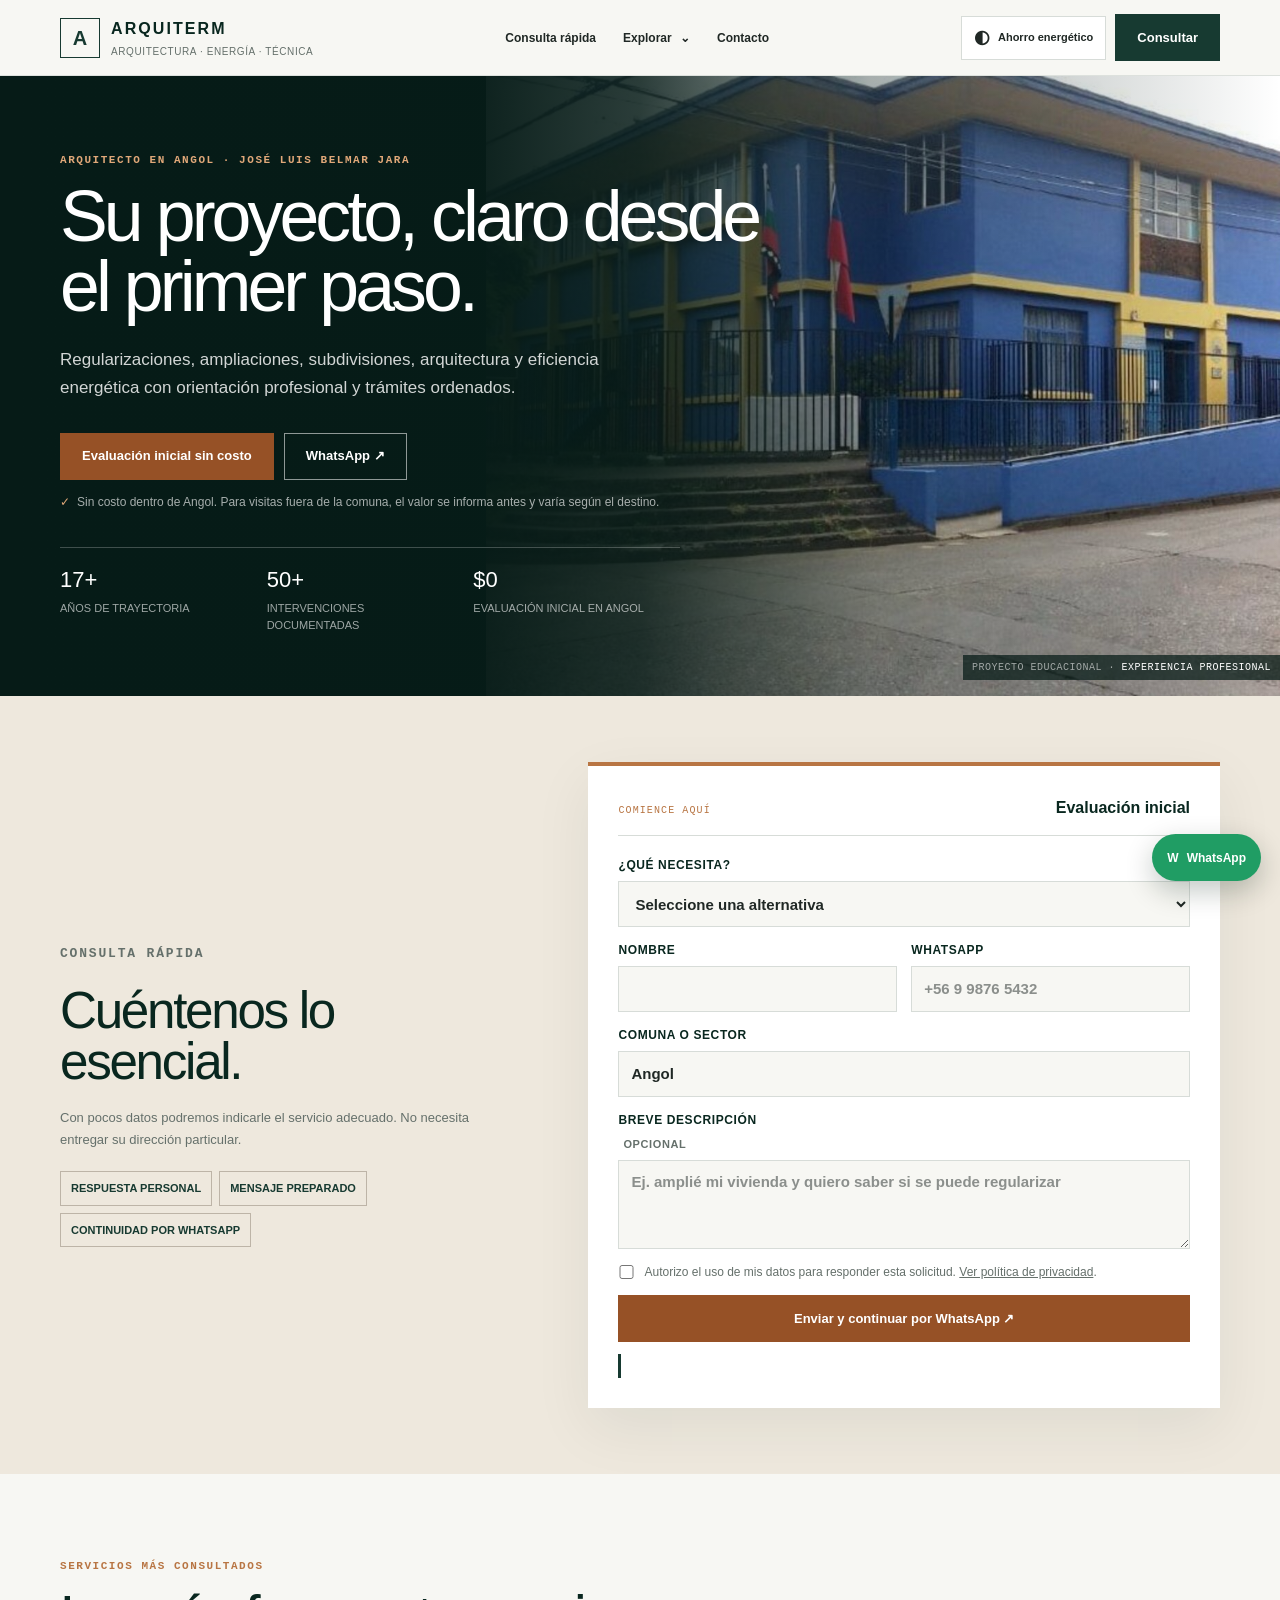
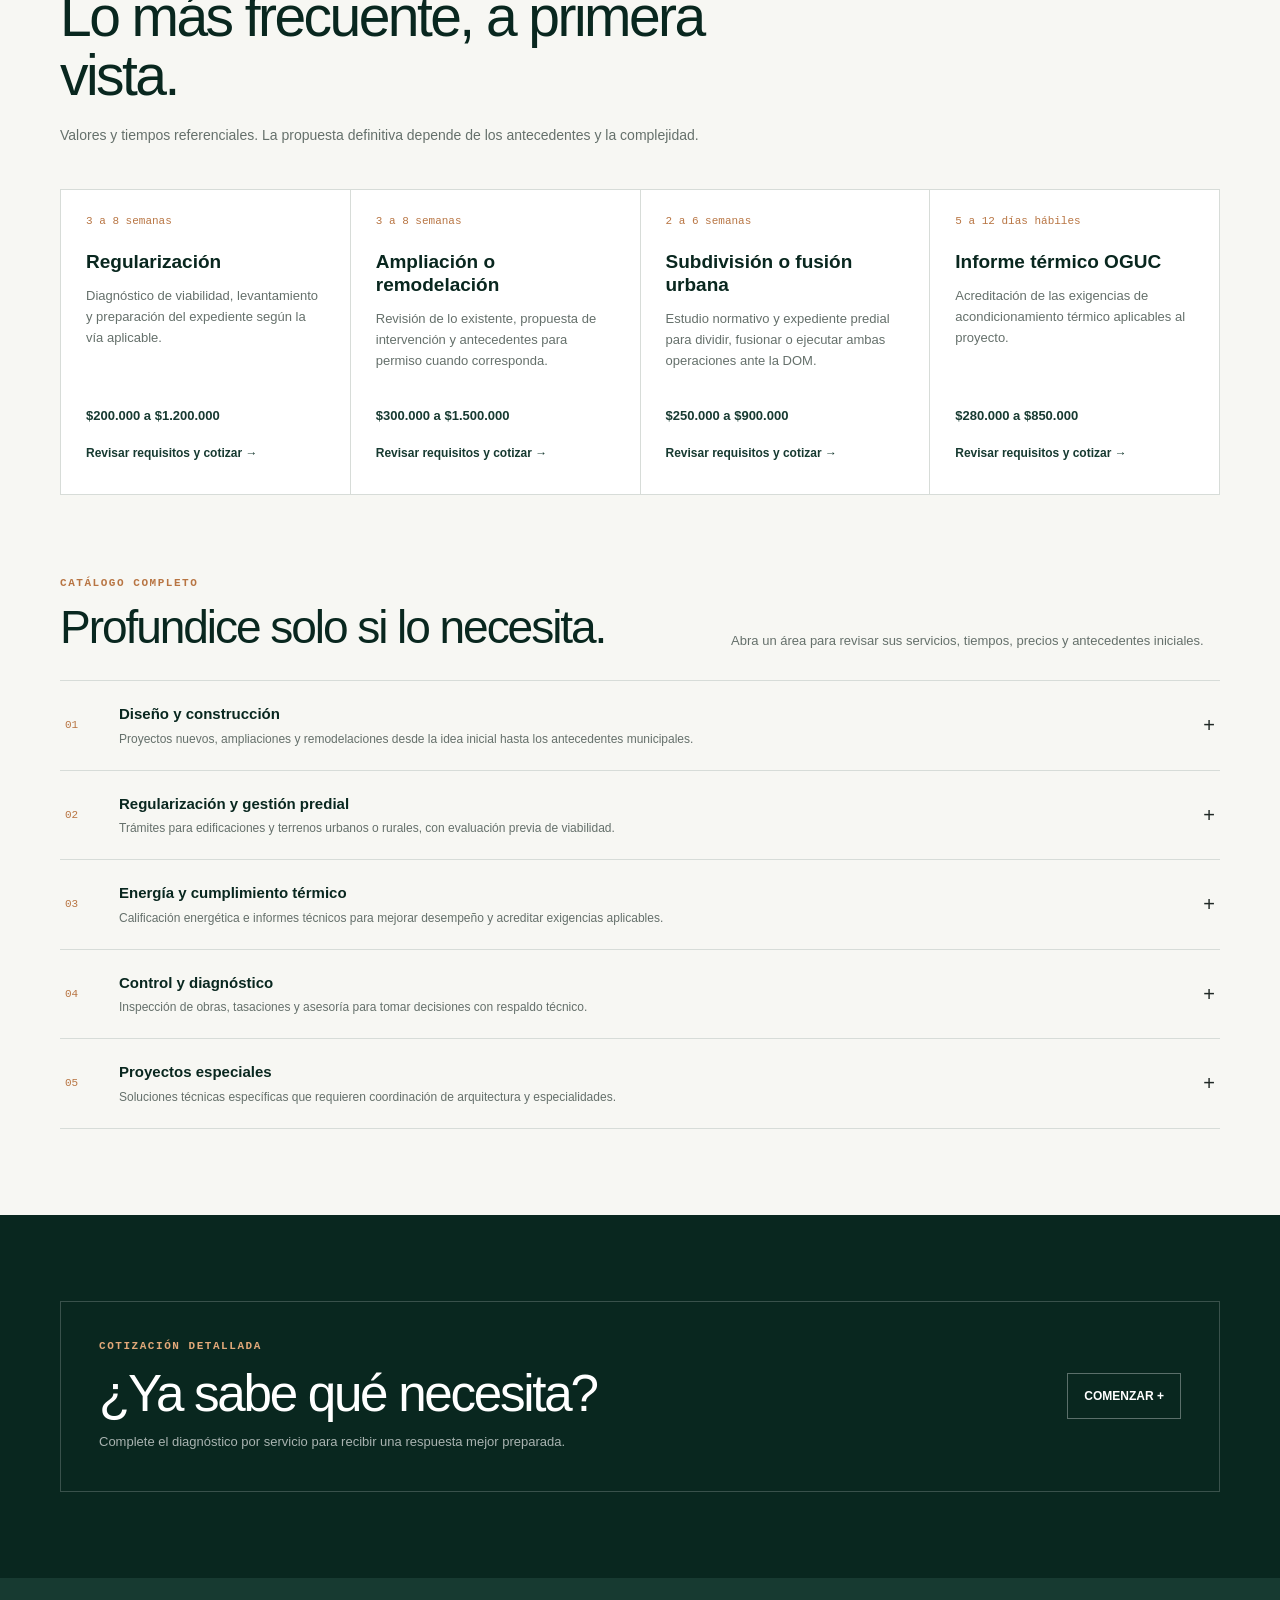
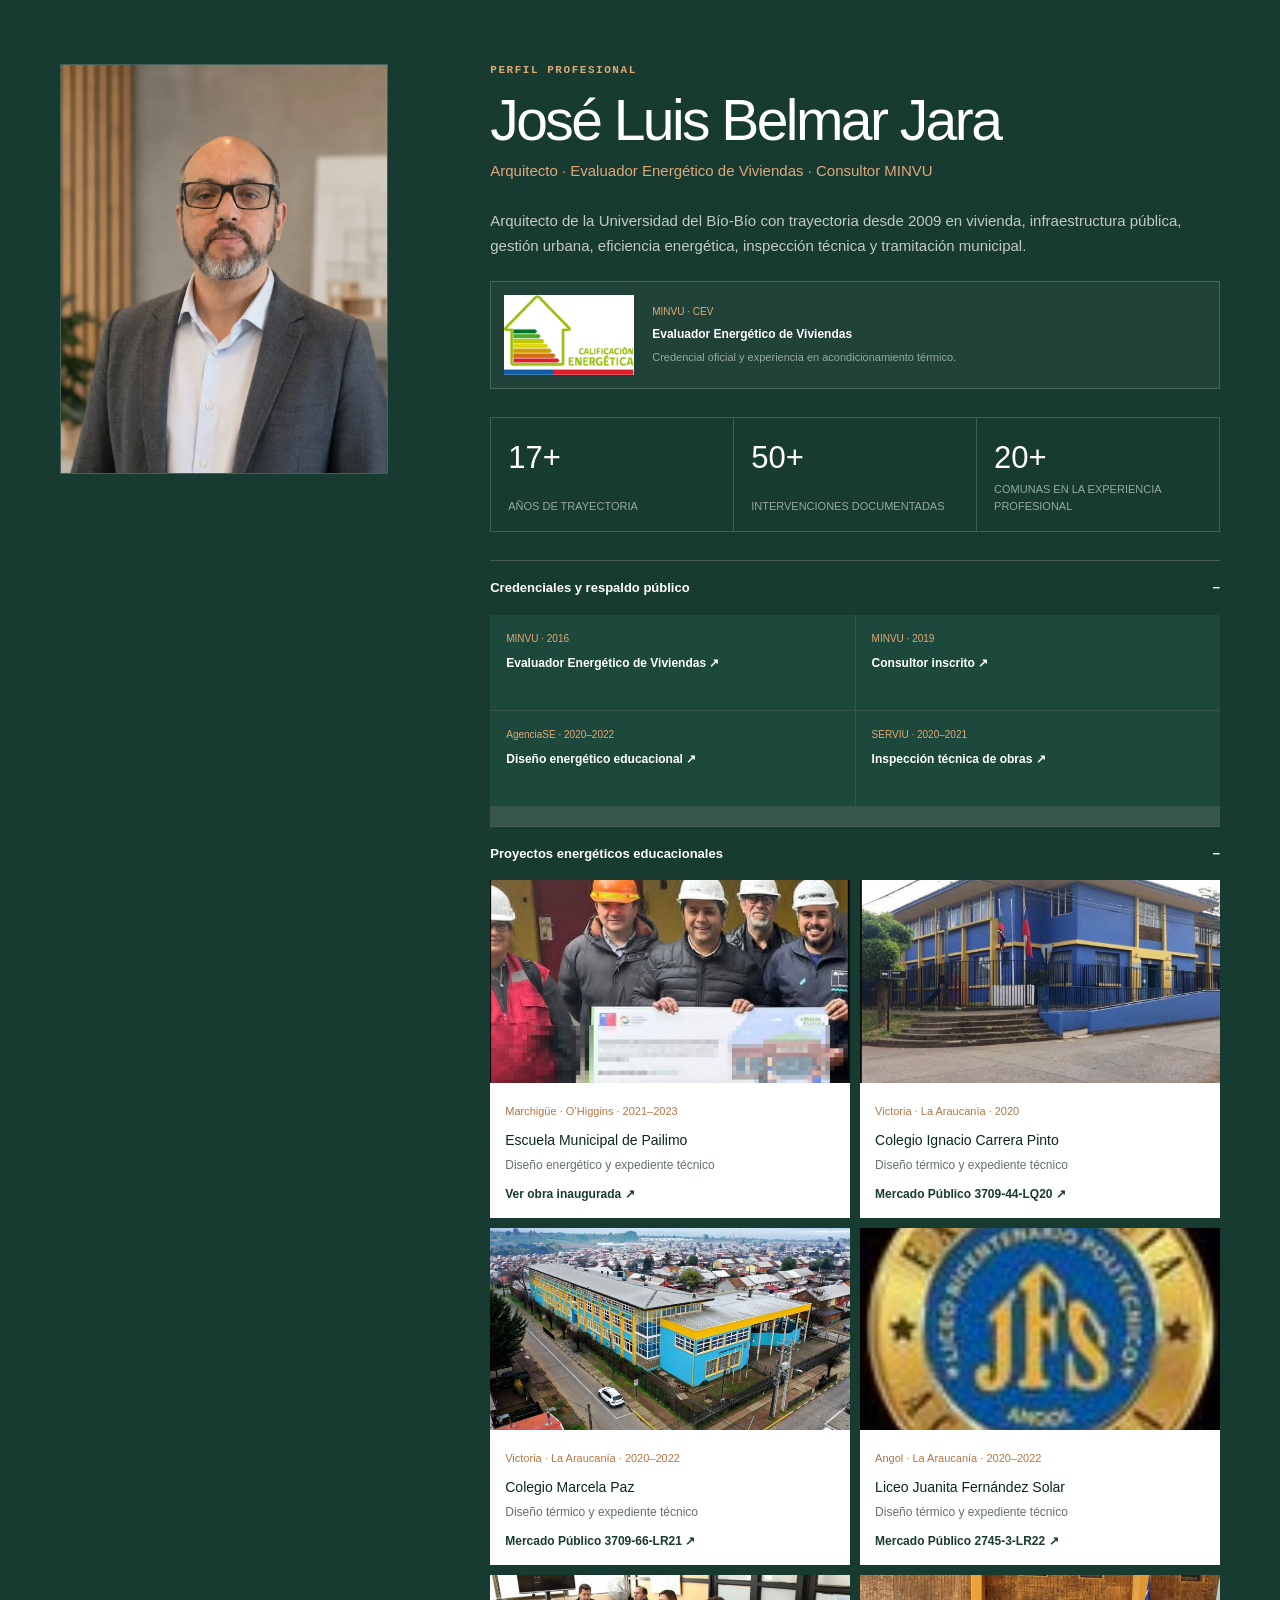
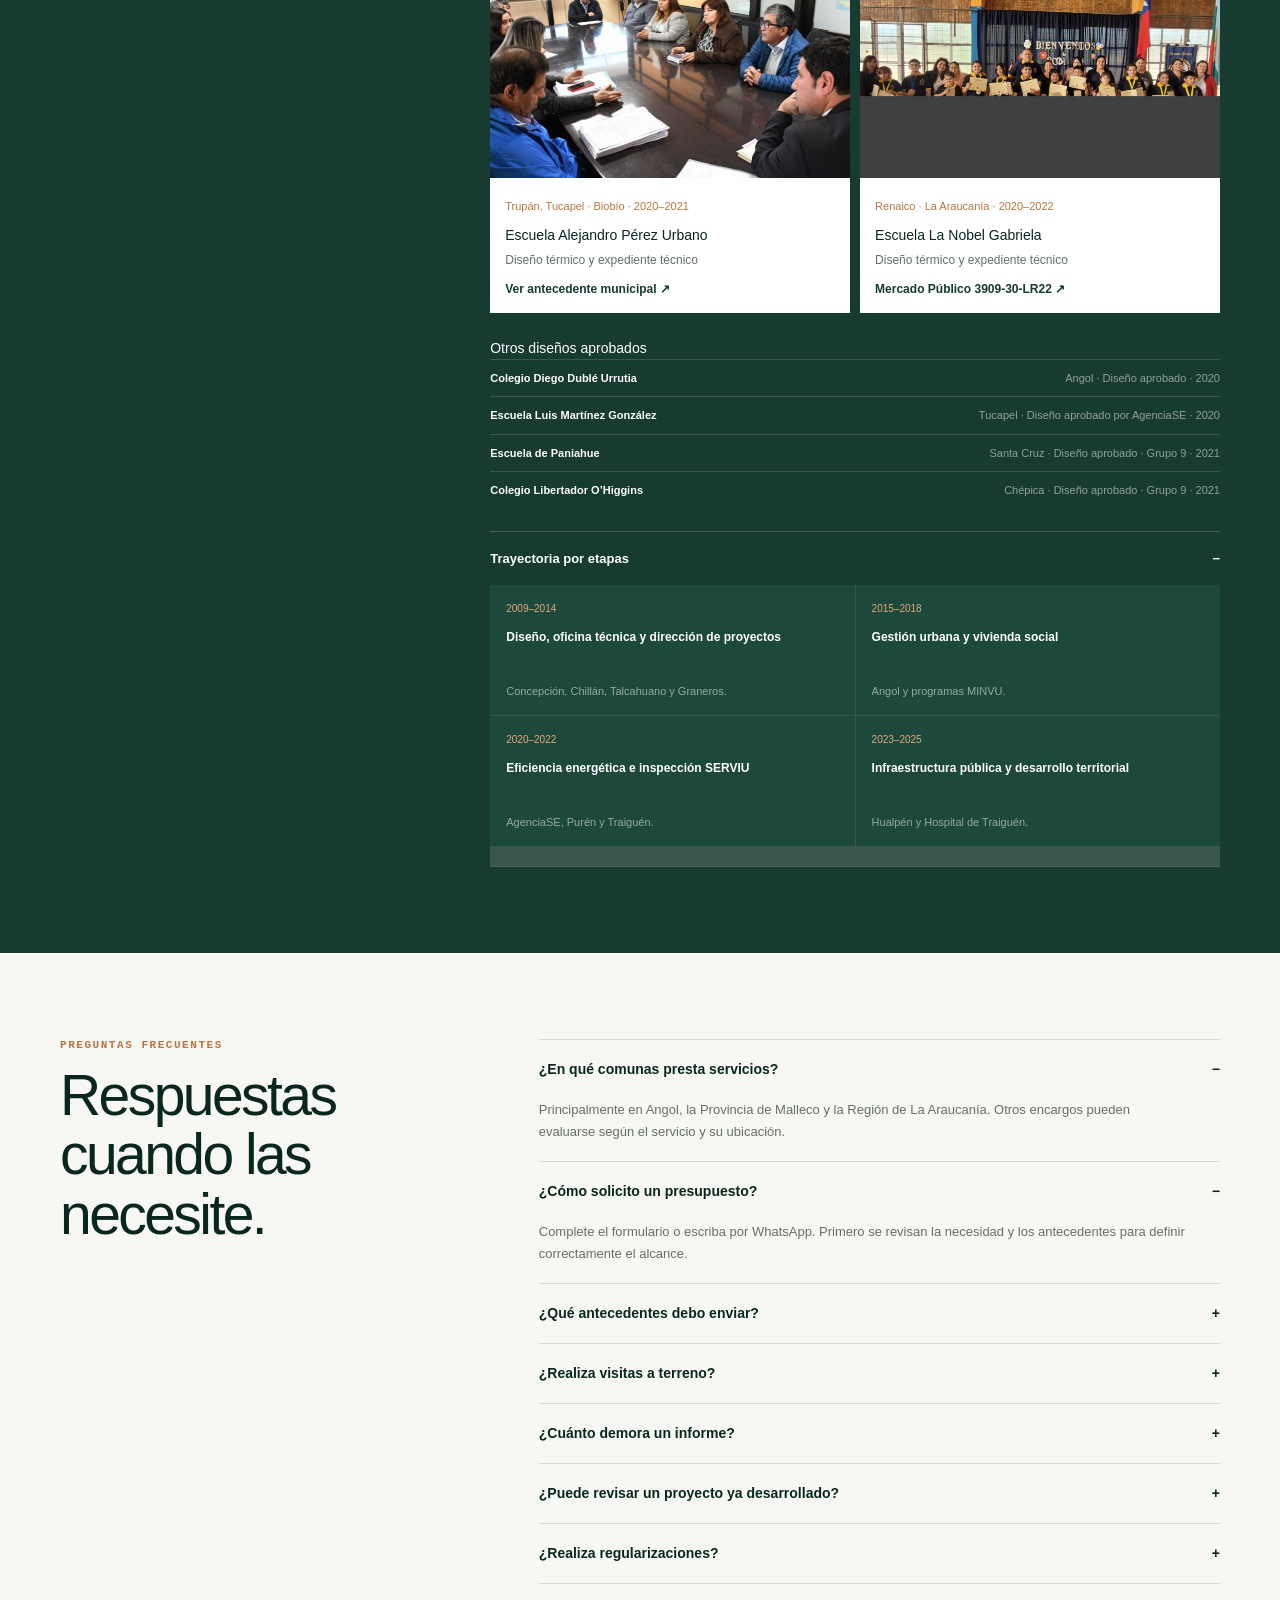
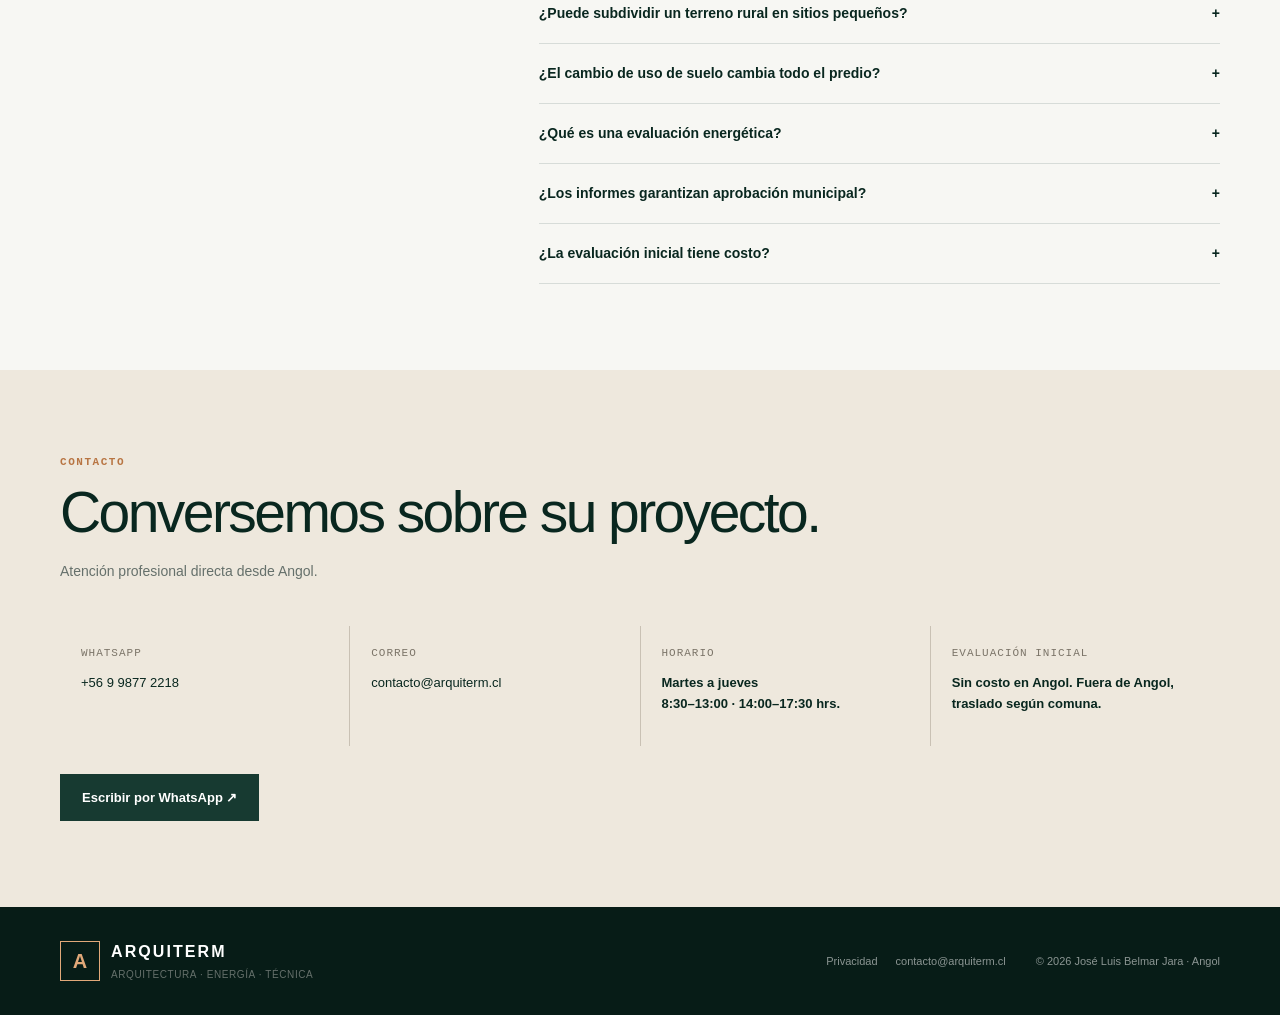
==== index.html @ e3097f20 "Subir nueva página Arquiterm" ====
<!DOCTYPE html>
<!DOCTYPE html>


<html data-theme="light" lang="es"><head><meta content="text/html; charset=utf-8" http-equiv="Content-Type"/><meta content="width=device-width, initial-scale=1" name="viewport"/><link href="assets/styles.css" rel="stylesheet"/><title>Arquiterm | Arquitecto en Angol — José Luis Belmar</title><meta content="Arquitecto en Angol para regularizaciones, ampliaciones, subdivisiones, arquitectura y eficiencia energética. Evaluación inicial sin costo en Angol." name="description"/><meta content="index, follow" name="robots"/><meta content="Arquiterm | Arquitectura, energía y técnica" property="og:title"/><meta content="Arquitectura, regularizaciones, evaluación energética e informes técnicos desde Angol." property="og:description"/><meta content="Arquiterm" property="og:site_name"/><meta content="website" property="og:type"/><meta content="es_CL" property="og:locale"/><meta content="summary_large_image" name="twitter:card"/><meta content="Arquiterm | Arquitecto en Angol" name="twitter:title"/><meta content="Orientación profesional para regularizaciones, ampliaciones, subdivisiones y proyectos de arquitectura." name="twitter:description"/><link href="assets/favicon.svg" rel="shortcut icon"/><link href="assets/favicon.svg" rel="icon"/><script type="application/ld+json">{"@context":"https://schema.org","@type":"ProfessionalService","name":"Arquiterm","telephone":"+56998772218","email":"contacto@arquiterm.cl","founder":{"@type":"Person","name":"José Luis Belmar Jara","jobTitle":"Arquitecto"},"address":{"@type":"PostalAddress","addressLocality":"Angol","addressRegion":"La Araucanía","addressCountry":"CL"},"areaServed":["Angol","Provincia de Malleco","Región de La Araucanía"],"openingHoursSpecification":[{"@type":"OpeningHoursSpecification","dayOfWeek":["Tuesday","Wednesday","Thursday"],"opens":"08:30","closes":"13:00"},{"@type":"OpeningHoursSpecification","dayOfWeek":["Tuesday","Wednesday","Thursday"],"opens":"14:00","closes":"17:30"}],"priceRange":"$$"}</script>












<meta content="#09271f" name="theme-color"/><meta content="strict-origin-when-cross-origin" name="referrer"/><script>try{const saved=localStorage.getItem("arquiterm-theme");const system=window.matchMedia("(prefers-color-scheme: dark)").matches;document.documentElement.dataset.theme=saved==="dark"||(!saved&&system)?"dark":"light"}catch{document.documentElement.dataset.theme="light"}</script></head><body class=""><main><a class="skip-link" href="#contenido">Saltar al contenido</a><header class="header"><a aria-label="Arquiterm, inicio" class="brand" href="#inicio"><b>A</b><span><strong>ARQUITERM</strong><small>Arquitectura · Energía · Técnica</small></span></a><button aria-expanded="false" aria-label="Abrir menú" class="menu" type="button"><i></i><i></i><i></i></button><nav aria-label="Navegación principal" class=""><a href="#consulta-rapida">Consulta rápida</a><details class="nav-dropdown"><summary>Explorar <span>⌄</span></summary><div><a href="#servicios">Servicios</a><a href="#diagnostico">Cotización detallada</a><a href="#experiencia">Experiencia</a><a href="#preguntas">Preguntas frecuentes</a></div></details><a href="#contacto">Contacto</a></nav><div class="header-actions"><button aria-pressed="false" class="theme-toggle" title="Cambiar modo de visualización" type="button"><span aria-hidden="true">◐</span><span>Ahorro energético</span></button><a class="btn header-btn" href="#consulta-rapida">Consultar</a></div></header><section class="hero" id="inicio"><div aria-hidden="true" class="hero-bg"></div><div aria-hidden="true" class="hero-shade"></div><div class="wrap hero-content" id="contenido"><p class="tag light">Arquitecto en Angol · José Luis Belmar Jara</p><h1>Su proyecto, claro desde el primer paso.</h1><p class="hero-lead">Regularizaciones, ampliaciones, subdivisiones, arquitectura y eficiencia energética con orientación profesional y trámites ordenados.</p><div class="actions"><a class="btn accent" href="#consulta-rapida">Evaluación inicial sin costo</a><a class="btn ghost" href="https://wa.me/56998772218?text=Hola%20Jos%C3%A9%20Luis%2C%20quisiera%20consultar%20por%20Arquiterm." rel="noopener noreferrer" target="_blank">WhatsApp ↗</a></div><p class="hero-reassurance">Sin costo dentro de Angol. Para visitas fuera de la comuna, el valor se informa antes y varía según el destino.</p><div class="hero-data"><div><strong>17+</strong><span>años de trayectoria</span></div><div><strong>50+</strong><span>intervenciones documentadas</span></div><div><strong>$0</strong><span>evaluación inicial en Angol</span></div></div></div><p class="hero-image-note">Proyecto educacional · <span>experiencia profesional</span></p></section><section class="quick-contact" id="consulta-rapida"><div class="wrap quick-contact-grid"><div class="quick-contact-copy"><p class="tag">Consulta rápida</p><h2>Cuéntenos lo esencial.</h2><p>Con pocos datos podremos indicarle el servicio adecuado. No necesita entregar su dirección particular.</p><ul><li>Respuesta personal</li><li>Mensaje preparado</li><li>Continuidad por WhatsApp</li></ul></div><form class="quick-form"><div class="quick-form-head"><small>COMIENCE AQUÍ</small><strong>Evaluación inicial</strong></div><label>¿Qué necesita?<select name="quickNeed" required=""><option disabled="" selected="" value="">Seleccione una alternativa</option><option>Regularizar o ampliar una vivienda</option><option>Subdividir, fusionar o lotear un terreno</option><option>Diseñar o modificar una construcción</option><option>Evaluación energética o informe térmico</option><option>Inspección técnica o tasación</option><option>No sé qué servicio necesito</option></select></label><div class="quick-fields"><label>Nombre<input autocomplete="name" name="quickName" required=""/></label><label>WhatsApp<input autocomplete="tel" inputmode="tel" name="quickPhone" placeholder="+56 9 9876 5432" required="" type="tel"/></label></div><label>Comuna o sector<input name="quickCity" required="" value="Angol"/></label><label>Breve descripción <em>Opcional</em><textarea name="quickDetails" placeholder="Ej. amplié mi vivienda y quiero saber si se puede regularizar" rows="3"></textarea></label><label aria-hidden="true" class="honeypot">Sitio web<input autocomplete="off" name="quickWebsite" tabindex="-1"/></label><label class="consent"><input name="consent" required="" type="checkbox" value="yes"/><span>Autorizo el uso de mis datos para responder esta solicitud. <a href="privacidad.html">Ver política de privacidad</a>.</span></label><button class="btn accent" type="submit">Enviar y continuar por WhatsApp ↗</button><p aria-live="polite" class="form-status" id="quickFormStatus"></p></form></div></section><section class="section wrap" id="servicios"><div class="heading"><p class="tag">Servicios más consultados</p><h2>Lo más frecuente, a primera vista.</h2><p>Valores y tiempos referenciales. La propuesta definitiva depende de los antecedentes y la complejidad.</p></div><div class="popular-grid"><article><small>3 a 8 semanas</small><h3>Regularización</h3><p>Diagnóstico de viabilidad, levantamiento y preparación del expediente según la vía aplicable.</p><strong>$200.000 a $1.200.000</strong><button class="quote-service" data-area="tramites" data-service="regularizacion" type="button">Revisar requisitos y cotizar →</button></article><article><small>3 a 8 semanas</small><h3>Ampliación o remodelación</h3><p>Revisión de lo existente, propuesta de intervención y antecedentes para permiso cuando corresponda.</p><strong>$300.000 a $1.500.000</strong><button class="quote-service" data-area="arquitectura" data-service="ampliacion" type="button">Revisar requisitos y cotizar →</button></article><article><small>2 a 6 semanas</small><h3>Subdivisión o fusión urbana</h3><p>Estudio normativo y expediente predial para dividir, fusionar o ejecutar ambas operaciones ante la DOM.</p><strong>$250.000 a $900.000</strong><button class="quote-service" data-area="tramites" data-service="predial_urbano" type="button">Revisar requisitos y cotizar →</button></article><article><small>5 a 12 días hábiles</small><h3>Informe térmico OGUC</h3><p>Acreditación de las exigencias de acondicionamiento térmico aplicables al proyecto.</p><strong>$280.000 a $850.000</strong><button class="quote-service" data-area="energia" data-service="informe_termico" type="button">Revisar requisitos y cotizar →</button></article></div><div class="all-services-head"><div><p class="tag">Catálogo completo</p><h2>Profundice solo si lo necesita.</h2></div><p>Abra un área para revisar sus servicios, tiempos, precios y antecedentes iniciales.</p></div><div class="service-accordion"><details><summary><span>01</span><div><strong>Diseño y construcción</strong><small>Proyectos nuevos, ampliaciones y remodelaciones desde la idea inicial hasta los antecedentes municipales.</small></div><b>+</b></summary><div class="service-detail-grid"><article><h3>Proyecto de arquitectura</h3><p>Diseño y expediente técnico para obra nueva, desde la factibilidad hasta el ingreso municipal.</p><dl><div><dt>Preparación</dt><dd>4 a 10 semanas</dd></div><div><dt>Honorario</dt><dd>$1.200.000 a $4.500.000</dd></div></dl><details><summary>Antecedentes principales</summary><ul><li>Dirección o rol de avalúo</li><li>Certificado de Informaciones Previas (si lo tiene)</li><li>Título o antecedente de dominio</li><li>Levantamiento topográfico cuando corresponda</li><li>Programa de recintos y superficie esperada</li></ul></details><button class="quote-service" data-area="arquitectura" data-service="proyecto_arquitectura" type="button">Cotizar este servicio →</button></article><article><h3>Ampliación o remodelación</h3><p>Revisión de lo existente, propuesta de intervención y antecedentes para permiso cuando corresponda.</p><dl><div><dt>Preparación</dt><dd>3 a 8 semanas</dd></div><div><dt>Honorario</dt><dd>$300.000 a $1.500.000</dd></div></dl><details><summary>Antecedentes principales</summary><ul><li>Permiso y recepción final existentes, si los hay</li><li>Planos anteriores</li><li>Certificado de Informaciones Previas</li><li>Rol de avalúo</li><li>Fotografías interiores y exteriores</li></ul></details><button class="quote-service" data-area="arquitectura" data-service="ampliacion" type="button">Cotizar este servicio →</button></article></div></details><details><summary><span>02</span><div><strong>Regularización y gestión predial</strong><small>Trámites para edificaciones y terrenos urbanos o rurales, con evaluación previa de viabilidad.</small></div><b>+</b></summary><div class="service-detail-grid"><article><h3>Regularización</h3><p>Diagnóstico de viabilidad, levantamiento y preparación del expediente según la vía aplicable.</p><dl><div><dt>Preparación</dt><dd>3 a 8 semanas</dd></div><div><dt>Honorario</dt><dd>$200.000 a $1.200.000</dd></div></dl><details><summary>Antecedentes principales</summary><ul><li>Escritura o título de dominio</li><li>Certificado de avalúo fiscal detallado</li><li>Rol y dirección de la propiedad</li><li>CIP y antecedentes municipales existentes</li><li>Permisos o recepciones anteriores</li></ul></details><button class="quote-service" data-area="tramites" data-service="regularizacion" type="button">Cotizar este servicio →</button></article><article><h3>Subdivisión o fusión urbana</h3><p>Estudio normativo y expediente predial para dividir, fusionar o ejecutar ambas operaciones ante la DOM.</p><dl><div><dt>Preparación</dt><dd>2 a 6 semanas</dd></div><div><dt>Honorario</dt><dd>$250.000 a $900.000</dd></div></dl><details><summary>Antecedentes principales</summary><ul><li>Escritura e inscripción de dominio vigente</li><li>Certificado de Informaciones Previas</li><li>Certificado de avalúo fiscal</li><li>Plano de loteo o subdivisión anterior</li><li>Levantamiento topográfico georreferenciado</li></ul></details><button class="quote-service" data-area="tramites" data-service="predial_urbano" type="button">Cotizar este servicio →</button></article><article><h3>Subdivisión o fusión rural</h3><p>Preparación y coordinación de antecedentes prediales rurales, incluida certificación SAG cuando corresponda.</p><dl><div><dt>Preparación</dt><dd>3 a 8 semanas</dd></div><div><dt>Honorario</dt><dd>$350.000 a $1.500.000</dd></div></dl><details><summary>Antecedentes principales</summary><ul><li>Inscripción de dominio vigente y escritura</li><li>Certificado de avalúo fiscal</li><li>Certificado de ruralidad o CIP</li><li>Plano predial inscrito o anterior</li><li>Levantamiento topográfico georreferenciado</li></ul></details><button class="quote-service" data-area="tramites" data-service="predial_rural" type="button">Cotizar este servicio →</button></article><article><h3>Loteo urbano o desarrollo predial rural</h3><p>Factibilidad y proyecto para dividir suelo cuando se requieren urbanizaciones, cesiones o pronunciamientos sectoriales.</p><dl><div><dt>Preparación</dt><dd>6 a 16 semanas</dd></div><div><dt>Honorario</dt><dd>$1.200.000 a $6.000.000</dd></div></dl><details><summary>Antecedentes principales</summary><ul><li>Título e inscripción de dominio</li><li>CIP o certificado de ruralidad</li><li>Levantamiento topográfico georreferenciado</li><li>Plano y cabida del predio</li><li>Factibilidades sanitaria y eléctrica</li></ul></details><button class="quote-service" data-area="tramites" data-service="loteo" type="button">Cotizar este servicio →</button></article><article><h3>Cambio de uso de suelo / IFC rural</h3><p>Expediente para solicitar el Informe de Factibilidad para Construcciones ajenas a la agricultura en área rural.</p><dl><div><dt>Preparación</dt><dd>4 a 10 semanas</dd></div><div><dt>Honorario</dt><dd>$600.000 a $2.500.000</dd></div></dl><details><summary>Antecedentes principales</summary><ul><li>Título e inscripción de dominio vigente</li><li>CIP rural o certificado de zonificación</li><li>Certificado de avalúo y rol</li><li>Plano georreferenciado del predio</li><li>Anteproyecto de arquitectura y emplazamiento</li></ul></details><button class="quote-service" data-area="tramites" data-service="ifc" type="button">Cotizar este servicio →</button></article></div></details><details><summary><span>03</span><div><strong>Energía y cumplimiento térmico</strong><small>Calificación energética e informes técnicos para mejorar desempeño y acreditar exigencias aplicables.</small></div><b>+</b></summary><div class="service-detail-grid"><article><h3>Calificación energética de vivienda (CEV)</h3><p>Precalificación o calificación oficial del desempeño energético de una vivienda.</p><dl><div><dt>Preparación</dt><dd>5 a 12 días hábiles</dd></div><div><dt>Honorario</dt><dd>$250.000 a $650.000</dd></div></dl><details><summary>Antecedentes principales</summary><ul><li>Solicitud y declaración del mandante</li><li>Permiso de edificación o CIP, según etapa</li><li>Recepción final para calificación, cuando corresponda</li><li>Planos de emplazamiento, plantas, cortes y elevaciones</li><li>Especificaciones técnicas y materialidades</li></ul></details><button class="quote-service" data-area="energia" data-service="cev" type="button">Cotizar este servicio →</button></article><article><h3>Informe térmico OGUC</h3><p>Acreditación de las exigencias de acondicionamiento térmico aplicables al proyecto.</p><dl><div><dt>Preparación</dt><dd>5 a 12 días hábiles</dd></div><div><dt>Honorario</dt><dd>$280.000 a $850.000</dd></div></dl><details><summary>Antecedentes principales</summary><ul><li>Ubicación exacta y emplazamiento</li><li>Plantas, cortes y elevaciones</li><li>Especificaciones técnicas</li><li>Escantillones y detalles de envolvente</li><li>Cuadro de ventanas y puertas</li></ul></details><button class="quote-service" data-area="energia" data-service="informe_termico" type="button">Cotizar este servicio →</button></article></div></details><details><summary><span>04</span><div><strong>Control y diagnóstico</strong><small>Inspección de obras, tasaciones y asesoría para tomar decisiones con respaldo técnico.</small></div><b>+</b></summary><div class="service-detail-grid"><article><h3>Inspección técnica de obra</h3><p>Control independiente de calidad, avance y concordancia con planos y especificaciones.</p><dl><div><dt>Preparación</dt><dd>Inicio en 3 a 7 días; seguimiento durante la obra</dd></div><div><dt>Honorario</dt><dd>$90.000 a $180.000 por visita</dd></div></dl><details><summary>Antecedentes principales</summary><ul><li>Permiso y planos aprobados</li><li>Especificaciones técnicas</li><li>Contrato y presupuesto de obra</li><li>Carta Gantt o programación</li><li>Proyectos de especialidades</li></ul></details><button class="quote-service" data-area="control" data-service="ito" type="button">Cotizar este servicio →</button></article><article><h3>Tasación inmobiliaria</h3><p>Opinión de valor fundada en características físicas, legales, urbanas y referencias de mercado.</p><dl><div><dt>Preparación</dt><dd>4 a 8 días hábiles</dd></div><div><dt>Honorario</dt><dd>$140.000 a $350.000</dd></div></dl><details><summary>Antecedentes principales</summary><ul><li>Dirección y rol de avalúo</li><li>Título o escritura disponible</li><li>Certificado de avalúo fiscal</li><li>Plano o croquis con superficies</li><li>Permiso y recepción final</li></ul></details><button class="quote-service" data-area="control" data-service="tasacion" type="button">Cotizar este servicio →</button></article><article><h3>Asesoría técnica</h3><p>Revisión profesional antes de comprar, construir, reparar o tomar una decisión técnica.</p><dl><div><dt>Preparación</dt><dd>2 a 7 días hábiles</dd></div><div><dt>Honorario</dt><dd>$80.000 a $280.000</dd></div></dl><details><summary>Antecedentes principales</summary><ul><li>Descripción clara del problema</li><li>Dirección o sector</li><li>Fotografías y videos</li><li>Planos o croquis disponibles</li><li>Documentos municipales relacionados</li></ul></details><button class="quote-service" data-area="control" data-service="asesoria" type="button">Cotizar este servicio →</button></article></div></details><details><summary><span>05</span><div><strong>Proyectos especiales</strong><small>Soluciones técnicas específicas que requieren coordinación de arquitectura y especialidades.</small></div><b>+</b></summary><div class="service-detail-grid"><article><h3>Proyecto de sala de basura para edificios</h3><p>Diseño, memoria y coordinación del sistema de acumulación y extracción de residuos del edificio.</p><dl><div><dt>Preparación</dt><dd>1 a 4 semanas</dd></div><div><dt>Honorario</dt><dd>$300.000 a $1.200.000</dd></div></dl><details><summary>Antecedentes principales</summary><ul><li>Planos de arquitectura del edificio</li><li>Cantidad de pisos y departamentos o locales</li><li>Emplazamiento y acceso del camión recolector</li><li>Sistema existente, si se trata de adecuación</li><li>Frecuencia municipal de retiro</li></ul></details><button class="quote-service" data-area="especiales" data-service="sala_basura" type="button">Cotizar este servicio →</button></article></div></details></div></section><section class="section quote"><div class="wrap"><details class="smart-disclosure" id="diagnostico"><summary><div><p class="tag light">Cotización detallada</p><h2>¿Ya sabe qué necesita?</h2><span>Complete el diagnóstico por servicio para recibir una respuesta mejor preparada.</span></div><b>Comenzar +</b></summary><form class="smart-form"><div class="form-choice"><label>Área<select id="serviceArea" name="serviceArea"><option value="arquitectura">Diseño y construcción</option><option selected="" value="tramites">Regularización y gestión predial</option><option value="energia">Energía y cumplimiento térmico</option><option value="control">Control y diagnóstico</option><option value="especiales">Proyectos especiales</option></select></label><label>Servicio<select id="serviceType" name="serviceType"><option selected="" value="regularizacion">Regularización</option><option value="predial_urbano">Subdivisión o fusión urbana</option><option value="predial_rural">Subdivisión o fusión rural</option><option value="loteo">Loteo urbano o desarrollo predial rural</option><option value="ifc">Cambio de uso de suelo / IFC rural</option></select></label></div><div class="guide-summary"><div><small>PREPARACIÓN PROFESIONAL</small><strong>3 a 8 semanas</strong></div><div><small>REVISIÓN EXTERNA</small><strong>Ley 20.898: hasta 90 días hábiles en DOM; vía general: plazo normativo de 30 días</strong></div><div><small>HONORARIO REFERENCIAL</small><strong>$200.000 a $1.200.000</strong></div></div><p class="fee-note">Desde $200.000 para casos simples, de baja superficie y con antecedentes suficientes. No incluye obras correctivas, cálculo estructural, especialidades, certificados ni derechos municipales.</p><p class="smart-alert"><b>Importante:</b> La regularización no puede garantizarse antes de revisar uso de suelo, riesgos, deslindes, superficie, antigüedad y condiciones de seguridad.</p><div class="form-block"><h3>Antecedentes del proyecto</h3><div class="fields">
<label>Año aproximado de construcción <em>Opcional</em><input inputmode="numeric" name="constructionDate" placeholder="Ej. 2014"/></label>
<label>Uso actual o proyectado<select name="use" required=""><option disabled="" selected="" value="">Seleccione</option><option>Vivienda</option><option>Comercio</option><option>Taller o bodega</option><option>Equipamiento</option><option>Uso mixto</option><option>Otro</option></select></label>
<label>Superficie aproximada (m²)<input min="0" name="area" placeholder="Ej. 105" required="" step="any" type="number"/></label>
<label>Superficie involucrada (m²) <em>Opcional</em><input min="0" name="scopeArea" placeholder="Ej. 35" step="any" type="number"/></label>
<label>Ubicación del proyecto<select name="locationType" required=""><option disabled="" selected="" value="">Seleccione</option><option>Angol urbano</option><option>Sector rural de Angol</option><option>Otra comuna o sector</option><option>No lo sé</option></select></label>
<label>¿Cuenta con planos, permiso o antecedentes previos?<select name="approved" required=""><option disabled="" selected="" value="">Seleccione</option><option>Sí</option><option>No</option><option>No lo sé</option><option>Solo una parte</option></select></label>
<label>Relación con el proyecto<select name="owner" required=""><option disabled="" selected="" value="">Seleccione</option><option>Propietario/a</option><option>Mandatario/a o autorizado/a</option><option>Sucesión o posesión efectiva</option><option>Profesional o empresa</option><option>Otra situación</option></select></label>
</div><label>Descripción del encargo<textarea name="description" placeholder="Qué quiere lograr, situación actual y fechas importantes." required="" rows="4"></textarea></label></div><details class="document-disclosure"><summary>Indicar documentos disponibles <span>+</span></summary><p>No necesita tenerlos todos. Marque solo los que ya posee.</p><div><label><input name="documents" type="checkbox" value="Escritura o título de dominio"/><span>Escritura o título de dominio</span></label><label><input name="documents" type="checkbox" value="Certificado de avalúo fiscal detallado"/><span>Certificado de avalúo fiscal detallado</span></label><label><input name="documents" type="checkbox" value="Rol y dirección de la propiedad"/><span>Rol y dirección de la propiedad</span></label><label><input name="documents" type="checkbox" value="CIP y antecedentes municipales existentes"/><span>CIP y antecedentes municipales existentes</span></label><label><input name="documents" type="checkbox" value="Permisos o recepciones anteriores"/><span>Permisos o recepciones anteriores</span></label><label><input name="documents" type="checkbox" value="Planos disponibles"/><span>Planos disponibles</span></label><label><input name="documents" type="checkbox" value="Fotografías de todas las fachadas e interiores"/><span>Fotografías de todas las fachadas e interiores</span></label><label><input name="documents" type="checkbox" value="Fecha aproximada de construcción"/><span>Fecha aproximada de construcción</span></label></div></details><div class="form-block"><h3>Contacto</h3><p>No solicitamos su domicilio particular. Si corresponde, basta con indicar el sector del proyecto.</p><div class="fields"><label>Nombre completo<input autocomplete="name" name="name" required=""/></label><label>WhatsApp o teléfono<input autocomplete="tel" name="phone" required="" type="tel"/></label><label>Correo electrónico <em>Opcional</em><input autocomplete="email" name="email" type="email"/></label><label>Comuna<input name="city" required="" value="Angol"/></label><label>Sector del proyecto <em>Opcional</em><input name="sector" placeholder="Ej. centro, Huequén, sector rural"/></label><label>Contacto preferido<select name="contact"><option selected="">WhatsApp</option><option>Teléfono</option><option>Correo electrónico</option></select></label></div></div><label aria-hidden="true" class="honeypot">Sitio web<input autocomplete="off" name="website" tabindex="-1"/></label><p class="attachment-note">Los archivos no se cargan en el sitio. Podrá enviar planos y fotografías directamente por WhatsApp.</p><label class="consent"><input name="consent" required="" type="checkbox" value="yes"/><span>Autorizo el almacenamiento y uso de estos datos para responder la solicitud. <a href="privacidad.html">Ver política de privacidad</a>.</span></label><div class="submit-row"><div><strong>Su mensaje se preparará en WhatsApp</strong><p>El sitio no almacena la consulta. Revise y envíe el mensaje desde WhatsApp.</p></div><button class="btn accent" type="submit">Guardar y continuar por WhatsApp ↗</button></div><p aria-live="polite" class="form-status" id="smartFormStatus"></p></form></details></div></section><section class="section about" id="experiencia"><div class="wrap about-grid"><div class="portrait"><img alt="José Luis Belmar Jara, arquitecto de Arquiterm" decoding="async" height="1200" loading="lazy" src="assets/images/jose-luis-belmar-profesional.webp" width="900"/></div><div class="about-copy"><p class="tag light">Perfil profesional</p><h2>José Luis Belmar Jara</h2><h3>Arquitecto · Evaluador Energético de Viviendas · Consultor MINVU</h3><p>Arquitecto de la Universidad del Bío-Bío con trayectoria desde 2009 en vivienda, infraestructura pública, gestión urbana, eficiencia energética, inspección técnica y tramitación municipal.</p><div class="cev-mark"><img alt="Calificación Energética de Viviendas de Chile" height="120" loading="lazy" src="assets/images/logo-cev-oficial.png" width="165"/><div><small>MINVU · CEV</small><strong>Evaluador Energético de Viviendas</strong><span>Credencial oficial y experiencia en acondicionamiento térmico.</span></div></div><div class="experience-stats"><div><strong>17+</strong><span>años de trayectoria</span></div><div><strong>50+</strong><span>intervenciones documentadas</span></div><div><strong>20+</strong><span>comunas en la experiencia profesional</span></div></div><div class="profile-disclosures"><details open=""><summary>Credenciales y respaldo público <span>+</span></summary><div class="credentials"><a href="https://www.calificacionenergetica.cl/media/Designa-evaluadores-7%C2%B0-llamado-Res.-Ex.-7860-7.12.16.pdf" rel="noopener noreferrer" target="_blank"><small>MINVU · 2016</small><b>Evaluador Energético de Viviendas ↗</b></a><a href="https://documentos.minvu.cl/regionIX/seremi/resoluciones_exentas/Documentos/RES%20EX%201281.pdf" rel="noopener noreferrer" target="_blank"><small>MINVU · 2019</small><b>Consultor inscrito ↗</b></a><a href="https://transparencia.agenciase.org/5_compras_adquisiciones/otras-compras/marzo_2022.html" rel="noopener noreferrer" target="_blank"><small>AgenciaSE · 2020–2022</small><b>Diseño energético educacional ↗</b></a><a href="https://www.mercadopublico.cl/fichaLicitacion.html?idLicitacion=712307-96-LP20" rel="noopener noreferrer" target="_blank"><small>SERVIU · 2020–2021</small><b>Inspección técnica de obras ↗</b></a></div></details><details open=""><summary>Proyectos energéticos educacionales <span>+</span></summary><div class="project-grid"><article><img alt="Visita municipal durante las obras de mejoramiento térmico de la Escuela de Pailimo" decoding="async" loading="lazy" src="assets/images/pailimo.jpg"/><div><small>Marchigüe · O’Higgins · 2021–2023</small><h3>Escuela Municipal de Pailimo</h3><p>Diseño energético y expediente técnico</p><a href="https://www.agenciase.org/2023/11/02/autoridades-y-comunidad-inauguran-obras-de-acondicionamiento-termico-en-la-escuela-de-pailimo-en-marchigue/" rel="noopener noreferrer" target="_blank">Ver obra inaugurada ↗</a></div></article><article><img alt="Fachada del Colegio Ignacio Carrera Pinto de Victoria" decoding="async" loading="lazy" src="assets/images/ignacio-carrera-pinto.jpg"/><div><small>Victoria · La Araucanía · 2020</small><h3>Colegio Ignacio Carrera Pinto</h3><p>Diseño térmico y expediente técnico</p><a href="https://www.mercadopublico.cl/fichaLicitacion.html?idLicitacion=3709-44-LQ20" rel="noopener noreferrer" target="_blank">Mercado Público 3709-44-LQ20 ↗</a></div></article><article><img alt="Vista aérea del Colegio Marcela Paz de Victoria" decoding="async" loading="lazy" src="assets/images/marcela-paz.jpg"/><div><small>Victoria · La Araucanía · 2020–2022</small><h3>Colegio Marcela Paz</h3><p>Diseño térmico y expediente técnico</p><a href="https://www.mercadopublico.cl/fichaLicitacion.html?idLicitacion=3709-66-LR21" rel="noopener noreferrer" target="_blank">Mercado Público 3709-66-LR21 ↗</a></div></article><article><img alt="Identidad institucional del Liceo Bicentenario Politécnico Juanita Fernández Solar de Angol" decoding="async" loading="lazy" src="assets/images/juanita-fernandez-solar.jpg"/><div><small>Angol · La Araucanía · 2020–2022</small><h3>Liceo Juanita Fernández Solar</h3><p>Diseño térmico y expediente técnico</p><a href="https://www.mercadopublico.cl/fichaLicitacion.html?idLicitacion=2745-3-LR22" rel="noopener noreferrer" target="_blank">Mercado Público 2745-3-LR22 ↗</a></div></article><article><img alt="Reunión institucional vinculada a la Escuela Alejandro Pérez Urbano de Trupán" decoding="async" loading="lazy" src="assets/images/alejandro-perez-urbano.jpg"/><div><small>Trupán, Tucapel · Biobío · 2020–2021</small><h3>Escuela Alejandro Pérez Urbano</h3><p>Diseño térmico y expediente técnico</p><a href="https://www.municipalidadtucapel.cl/filesglob/1623690546.pdf" rel="noopener noreferrer" target="_blank">Ver antecedente municipal ↗</a></div></article><article><img alt="Comunidad educativa de la Escuela La Nobel Gabriela de Renaico" decoding="async" loading="lazy" src="assets/images/la-nobel-gabriela.jpg"/><div><small>Renaico · La Araucanía · 2020–2022</small><h3>Escuela La Nobel Gabriela</h3><p>Diseño térmico y expediente técnico</p><a href="https://www.mercadopublico.cl/fichaLicitacion.html?idLicitacion=3909-30-LR22" rel="noopener noreferrer" target="_blank">Mercado Público 3909-30-LR22 ↗</a></div></article></div><div class="approved-list"><h3>Otros diseños aprobados</h3><p><b>Colegio Diego Dublé Urrutia</b><span>Angol · Diseño aprobado · 2020</span></p><p><b>Escuela Luis Martínez González</b><span>Tucapel · Diseño aprobado por AgenciaSE · 2020</span></p><p><b>Escuela de Paniahue</b><span>Santa Cruz · Diseño aprobado · Grupo 9 · 2021</span></p><p><b>Colegio Libertador O’Higgins</b><span>Chépica · Diseño aprobado · Grupo 9 · 2021</span></p></div></details><details open=""><summary>Trayectoria por etapas <span>+</span></summary><div class="timeline"><article><small>2009–2014</small><b>Diseño, oficina técnica y dirección de proyectos</b><p>Concepción, Chillán, Talcahuano y Graneros.</p></article><article><small>2015–2018</small><b>Gestión urbana y vivienda social</b><p>Angol y programas MINVU.</p></article><article><small>2020–2022</small><b>Eficiencia energética e inspección SERVIU</b><p>AgenciaSE, Purén y Traiguén.</p></article><article><small>2023–2025</small><b>Infraestructura pública y desarrollo territorial</b><p>Hualpén y Hospital de Traiguén.</p></article></div></details></div></div></div></section><section class="section wrap faq" id="preguntas"><div class="heading"><p class="tag">Preguntas frecuentes</p><h2>Respuestas cuando las necesite.</h2></div><div><details open=""><summary>¿En qué comunas presta servicios?<span>+</span></summary><p>Principalmente en Angol, la Provincia de Malleco y la Región de La Araucanía. Otros encargos pueden evaluarse según el servicio y su ubicación.</p></details><details open=""><summary>¿Cómo solicito un presupuesto?<span>+</span></summary><p>Complete el formulario o escriba por WhatsApp. Primero se revisan la necesidad y los antecedentes para definir correctamente el alcance.</p></details><details><summary>¿Qué antecedentes debo enviar?<span>+</span></summary><p>En general: ubicación, fotografías, planos disponibles, superficies, antecedentes municipales y una explicación de lo que necesita.</p></details><details><summary>¿Realiza visitas a terreno?<span>+</span></summary><p>Sí, cuando el servicio lo requiere. La disponibilidad, el alcance y el costo se definen previamente.</p></details><details><summary>¿Cuánto demora un informe?<span>+</span></summary><p>Depende de la complejidad, la calidad de los antecedentes y el alcance. El plazo se informa en la propuesta económica.</p></details><details><summary>¿Puede revisar un proyecto ya desarrollado?<span>+</span></summary><p>Sí. Se pueden revisar antecedentes existentes, detectar brechas y proponer ajustes dentro del alcance contratado.</p></details><details><summary>¿Realiza regularizaciones?<span>+</span></summary><p>Sí, previa revisión. La viabilidad depende de la situación real de la propiedad y de la normativa aplicable.</p></details><details><summary>¿Puede subdividir un terreno rural en sitios pequeños?<span>+</span></summary><p>Como regla general, una subdivisión rural certificada por el SAG debe generar lotes de al menos 0,5 hectáreas físicas y conservar el destino rural. Las excepciones y proyectos con urbanización requieren una evaluación específica.</p></details><details><summary>¿El cambio de uso de suelo cambia todo el predio?<span>+</span></summary><p>El trámite IFC evalúa construcciones ajenas a la agricultura en suelo rural; no cambia automáticamente la calidad agrícola del resto del predio ni crea nuevos lotes.</p></details><details><summary>¿Qué es una evaluación energética?<span>+</span></summary><p>Es un análisis del diseño, la envolvente, la orientación, el clima y los sistemas de una vivienda para conocer y eventualmente mejorar su comportamiento energético.</p></details><details><summary>¿Los informes garantizan aprobación municipal?<span>+</span></summary><p>No. Ningún profesional puede garantizar anticipadamente la aprobación de una institución pública; depende de la revisión del organismo competente.</p></details><details><summary>¿La evaluación inicial tiene costo?<span>+</span></summary><p>En Angol, la evaluación inicial es sin costo. Si el encargo requiere salir de Angol, el valor de la visita se informa previamente y varía según la comuna.</p></details></div></section><section class="section contact" id="contacto"><div class="wrap"><div class="heading"><p class="tag">Contacto</p><h2>Conversemos sobre su proyecto.</h2><p>Atención profesional directa desde Angol.</p></div><div class="contact-grid"><article><small>WHATSAPP</small><a href="tel:+56998772218">+56 9 9877 2218</a></article><article><small>CORREO</small><a href="mailto:contacto@arquiterm.cl">contacto@arquiterm.cl</a></article><article><small>HORARIO</small><strong>Martes a jueves<br/>8:30–13:00 · 14:00–17:30 hrs.</strong></article><article><small>EVALUACIÓN INICIAL</small><strong>Sin costo en Angol. Fuera de Angol, traslado según comuna.</strong></article></div><a class="btn dark-btn" href="https://wa.me/56998772218?text=Hola%20Jos%C3%A9%20Luis%2C%20quisiera%20hacer%20una%20consulta." rel="noopener noreferrer" target="_blank">Escribir por WhatsApp ↗</a></div></section><footer><div class="wrap"><a class="brand" href="#inicio"><b>A</b><span><strong>ARQUITERM</strong><small>Arquitectura · Energía · Técnica</small></span></a><div><a href="privacidad.html">Privacidad</a><a href="mailto:contacto@arquiterm.cl">contacto@arquiterm.cl</a></div><p>© 2026 José Luis Belmar Jara · Angol</p></div></footer><a aria-label="Contactar por WhatsApp" class="wa-float" href="https://wa.me/56998772218?text=Hola%20Jos%C3%A9%20Luis%2C%20quisiera%20consultar%20por%20Arquiterm." rel="noopener noreferrer" target="_blank">W <span>WhatsApp</span></a><nav aria-label="Acciones de contacto" class="mobile-contact-bar"><a href="#consulta-rapida">Consulta rápida</a><a href="https://wa.me/56998772218?text=Hola%20Jos%C3%A9%20Luis%2C%20quisiera%20consultar%20por%20Arquiterm." rel="noopener noreferrer" target="_blank">WhatsApp</a></nav></main><script defer="" src="assets/script.js"></script></body></html>
---- assets/styles.css ----
/*! tailwindcss v4.2.1 | MIT License | https://tailwindcss.com */
@layer theme{:root,:host{--font-sans:ui-sans-serif, system-ui, sans-serif, "Apple Color Emoji", "Segoe UI Emoji", "Segoe UI Symbol", "Noto Color Emoji";--font-mono:ui-monospace, SFMono-Regular, Menlo, Monaco, Consolas, "Liberation Mono", "Courier New", monospace;--spacing:.25rem;--default-font-family:var(--font-sans);--default-mono-font-family:var(--font-mono)}}@layer base{*,:after,:before,::backdrop{box-sizing:border-box;border:0 solid;margin:0;padding:0}::file-selector-button{box-sizing:border-box;border:0 solid;margin:0;padding:0}html,:host{-webkit-text-size-adjust:100%;tab-size:4;line-height:1.5;font-family:var(--default-font-family,ui-sans-serif, system-ui, sans-serif, "Apple Color Emoji", "Segoe UI Emoji", "Segoe UI Symbol", "Noto Color Emoji");font-feature-settings:var(--default-font-feature-settings,normal);font-variation-settings:var(--default-font-variation-settings,normal);-webkit-tap-highlight-color:transparent}hr{height:0;color:inherit;border-top-width:1px}abbr:where([title]){-webkit-text-decoration:underline dotted;text-decoration:underline dotted}h1,h2,h3,h4,h5,h6{font-size:inherit;font-weight:inherit}a{color:inherit;-webkit-text-decoration:inherit;-webkit-text-decoration:inherit;-webkit-text-decoration:inherit;-webkit-text-decoration:inherit;text-decoration:inherit}b,strong{font-weight:bolder}code,kbd,samp,pre{font-family:var(--default-mono-font-family,ui-monospace, SFMono-Regular, Menlo, Monaco, Consolas, "Liberation Mono", "Courier New", monospace);font-feature-settings:var(--default-mono-font-feature-settings,normal);font-variation-settings:var(--default-mono-font-variation-settings,normal);font-size:1em}small{font-size:80%}sub,sup{vertical-align:baseline;font-size:75%;line-height:0;position:relative}sub{bottom:-.25em}sup{top:-.5em}table{text-indent:0;border-color:inherit;border-collapse:collapse}:-moz-focusring{outline:auto}progress{vertical-align:baseline}summary{display:list-item}ol,ul,menu{list-style:none}img,svg,video,canvas,audio,iframe,embed,object{vertical-align:middle;display:block}img,video{max-width:100%;height:auto}button,input,select,optgroup,textarea{font:inherit;font-feature-settings:inherit;font-variation-settings:inherit;letter-spacing:inherit;color:inherit;opacity:1;background-color:#0000;border-radius:0}::file-selector-button{font:inherit;font-feature-settings:inherit;font-variation-settings:inherit;letter-spacing:inherit;color:inherit;opacity:1;background-color:#0000;border-radius:0}:where(select:is([multiple],[size])) optgroup{font-weight:bolder}:where(select:is([multiple],[size])) optgroup option{padding-inline-start:20px}::file-selector-button{margin-inline-end:4px}::placeholder{opacity:1}@supports (not ((-webkit-appearance:-apple-pay-button))) or (contain-intrinsic-size:1px){::placeholder{color:currentColor}@supports (color:color-mix(in lab, red, red)){::placeholder{color:color-mix(in oklab, currentcolor 50%, transparent)}}}textarea{resize:vertical}::-webkit-search-decoration{-webkit-appearance:none}::-webkit-date-and-time-value{min-height:1lh;text-align:inherit}::-webkit-datetime-edit{display:inline-flex}::-webkit-datetime-edit-fields-wrapper{padding:0}::-webkit-datetime-edit{padding-block:0}::-webkit-datetime-edit-year-field{padding-block:0}::-webkit-datetime-edit-month-field{padding-block:0}::-webkit-datetime-edit-day-field{padding-block:0}::-webkit-datetime-edit-hour-field{padding-block:0}::-webkit-datetime-edit-minute-field{padding-block:0}::-webkit-datetime-edit-second-field{padding-block:0}::-webkit-datetime-edit-millisecond-field{padding-block:0}::-webkit-datetime-edit-meridiem-field{padding-block:0}::-webkit-calendar-picker-indicator{line-height:1}:-moz-ui-invalid{box-shadow:none}button,input:where([type=button],[type=reset],[type=submit]){appearance:button}::file-selector-button{appearance:button}::-webkit-inner-spin-button{height:auto}::-webkit-outer-spin-button{height:auto}[hidden]:where(:not([hidden=until-found])){display:none!important}}@layer components;@layer utilities{.visible{visibility:visible}.relative{position:relative}.start{inset-inline-start:var(--spacing)}.table{display:table}}:root{--lightningcss-light:initial;--lightningcss-dark: ;color-scheme:light;--forest:#173a31;--deep:#09271f;--wood:#b87543;--wood-action:#965126;--focus:#8a461f;--ink:#202825;--muted:#65706b;--line:#d7dcd8;--paper:#f7f7f3;--sand:#eee8dd;--white:#fff;--success:#e7f2eb;--error:#faece8}*{box-sizing:border-box}html{scroll-behavior:smooth;scroll-padding-top:82px}body{background:var(--paper);color:var(--ink);font-family:var(--font-geist-sans),Arial,sans-serif;-webkit-font-smoothing:antialiased;margin:0}a{color:inherit;text-decoration:none}button,input,select,textarea{font:inherit}button{color:inherit}.wrap{width:min(1160px,100% - 48px);margin:auto}.section{padding:86px 0}.tag{color:var(--wood);font:700 10px var(--font-geist-mono),monospace;letter-spacing:.14em;text-transform:uppercase;margin:0 0 15px}.light{color:#e1a879}.skip-link{z-index:100;color:#111;background:#fff;padding:12px;position:fixed;top:8px;left:8px;transform:translateY(-150%)}.skip-link:focus{transform:none}.header{z-index:60;-webkit-backdrop-filter:blur(14px);backdrop-filter:blur(14px);background:#f7f7f3f2;border-bottom:1px solid #173a311c;grid-template-columns:auto 1fr auto;align-items:center;min-height:76px;padding:8px max(24px,50vw - 580px);display:grid;position:sticky;top:0}.brand{align-items:center;gap:11px;min-width:max-content;display:flex}.brand>b{border:1px solid var(--forest);width:40px;height:40px;color:var(--forest);place-items:center;font-size:20px;display:grid}.brand>span{flex-direction:column;display:flex}.brand strong{color:var(--deep);letter-spacing:.13em;font-size:16px}.brand small{color:var(--muted);letter-spacing:.06em;text-transform:uppercase;margin-top:3px;font-size:8px}.header nav{justify-content:center;align-items:center;gap:27px;display:flex}.header nav>a,.nav-dropdown>summary{cursor:pointer;font-size:12px;font-weight:650}.header nav>a:hover,.nav-dropdown>summary:hover{color:var(--wood)}.nav-dropdown{position:relative}.nav-dropdown>summary{list-style:none}.nav-dropdown>summary::-webkit-details-marker{display:none}.nav-dropdown>summary span{margin-left:5px}.nav-dropdown>div{border:1px solid var(--line);background:var(--white);width:220px;padding:8px;display:grid;position:absolute;top:30px;left:50%;transform:translate(-50%);box-shadow:0 18px 45px #112a2126}.nav-dropdown>div a{border-bottom:1px solid var(--line);padding:12px;font-size:11px}.nav-dropdown>div a:last-child{border:0}.header-actions{align-items:center;gap:9px;display:flex}.theme-toggle{border:1px solid var(--line);background:var(--white);cursor:pointer;align-items:center;gap:8px;min-height:44px;padding:0 12px;font-size:9px;font-weight:700;display:flex}.theme-toggle>span:first-child{font-size:18px}.menu{background:0 0;border:0;display:none}.menu i{background:var(--deep);width:21px;height:2px;margin:4px;display:block}.btn{cursor:pointer;border:1px solid #0000;justify-content:center;align-items:center;min-height:47px;padding:0 21px;font-size:12px;font-weight:700;transition:all .18s;display:inline-flex}.btn:hover{transform:translateY(-2px)}.header-btn,.dark-btn{background:var(--forest);color:#fff}.accent{background:var(--wood-action);color:#fff}.ghost{color:#fff;border-color:#ffffff8c}.hero{background:var(--deep);color:#fff;min-height:620px;position:relative;overflow:hidden}.hero-bg,.hero-shade{position:absolute;inset:0}.hero-bg{background:url("./images/ignacio-carrera-pinto.jpg") 50%/cover no-repeat;left:38%}.hero-shade{background:linear-gradient(90deg,#061b17 0%,#061b17f8 37%,#061b17d9 50%,#061b175a 68%,#0000 100%)}.hero-content{flex-direction:column;justify-content:center;min-height:620px;padding:55px 0 40px;display:flex;position:relative}.hero h1{letter-spacing:-.055em;max-width:700px;margin:0;font-size:clamp(49px,5.6vw,78px);font-weight:420;line-height:.98}.hero-lead{color:#ffffffd1;max-width:610px;margin:25px 0 0;font-size:17px;line-height:1.65}.actions{flex-wrap:wrap;gap:10px;margin-top:30px;display:flex}.hero-reassurance{color:#ffffffa4;max-width:620px;margin:13px 0 0;font-size:11px;line-height:1.55}.hero-reassurance:before{color:#e1a879;content:"✓";margin-right:7px}.hero-data{border-top:1px solid #ffffff3a;width:min(620px,100%);margin-top:36px;display:flex}.hero-data>div{flex-direction:column;flex:1;gap:4px;padding:15px 15px 0 0;display:flex}.hero-data strong{font-size:22px;font-weight:500}.hero-data span{color:#ffffff9c;text-transform:uppercase;font-size:9px}.hero-image-note{color:#ffffff91;font:8px var(--font-geist-mono);letter-spacing:.05em;text-transform:uppercase;background:#061b17b8;margin:0;padding:7px 9px;position:absolute;bottom:16px;right:0}.hero-image-note span{color:#fff}.quick-contact{background:var(--sand);padding:66px 0}.quick-contact-grid{grid-template-columns:.82fr 1.18fr;align-items:center;gap:clamp(42px,7vw,90px);display:grid}.quick-contact-copy h2{max-width:480px;color:var(--deep);letter-spacing:-.045em;margin:0;font-size:clamp(37px,4vw,54px);font-weight:430;line-height:1}.quick-contact-copy>p{color:var(--muted);margin:20px 0;font-size:13px;line-height:1.7}.quick-contact-copy ul{flex-wrap:wrap;gap:7px;margin:0;padding:0;list-style:none;display:flex}.quick-contact-copy li{color:var(--forest);text-transform:uppercase;border:1px solid #bdb4a7;padding:8px 10px;font-size:8px;font-weight:750}.quick-form{border-top:4px solid var(--wood);background:var(--white);padding:30px;box-shadow:0 20px 55px #102f2712}.quick-form-head{border-bottom:1px solid var(--line);justify-content:space-between;align-items:baseline;gap:15px;margin-bottom:20px;padding-bottom:15px;display:flex}.quick-form-head small{color:var(--wood);font:8px var(--font-geist-mono);letter-spacing:.11em}.quick-form-head strong{color:var(--deep);font-size:16px;font-weight:560}.quick-fields,.fields{grid-template-columns:1fr 1fr;gap:14px;display:grid}.quick-form label,.smart-form label{color:var(--deep);letter-spacing:.05em;text-transform:uppercase;flex-direction:column;gap:7px;margin-bottom:14px;font-size:9px;font-weight:700;display:flex}.quick-form label em,.smart-form label em{color:var(--muted);margin-left:5px;font-size:8px;font-style:normal}.quick-form input,.quick-form select,.quick-form textarea,.smart-form input,.smart-form select,.smart-form textarea{border:1px solid var(--line);background:var(--paper);width:100%;min-height:46px;color:var(--ink);letter-spacing:0;text-transform:none;outline:none;padding:10px 12px;font-size:12px}.quick-form textarea,.smart-form textarea{resize:vertical;min-height:82px}.quick-form input:focus,.quick-form select:focus,.quick-form textarea:focus,.smart-form input:focus,.smart-form select:focus,.smart-form textarea:focus{border-color:var(--forest);box-shadow:0 0 0 3px #173a3118}.quick-form>.btn{border:0;width:100%}.honeypot{width:1px!important;height:1px!important;position:absolute!important;left:-10000px!important;overflow:hidden!important}.consent{text-transform:none!important;grid-template-columns:17px 1fr!important;gap:9px!important;display:grid!important}.consent input{accent-color:var(--forest);min-height:0!important;margin:2px 0!important}.consent span{color:var(--muted);letter-spacing:0;font-size:9px;font-weight:500;line-height:1.5}.consent a{text-decoration:underline}.form-status{border-left:3px solid var(--forest);margin:13px 0 0;padding:12px;font-size:10px;line-height:1.5}.success{background:var(--success);color:var(--deep)}.error{background:var(--error);color:#702d24;border-color:#a54b3d}.heading{max-width:760px;margin-bottom:42px}.heading h2,.all-services-head h2,.smart-disclosure>summary h2,.about h2{color:var(--deep);letter-spacing:-.045em;margin:0;font-size:clamp(37px,4.5vw,57px);font-weight:430;line-height:1.04}.heading>p:last-child{max-width:660px;color:var(--muted);margin:18px 0 0;font-size:14px;line-height:1.7}.popular-grid{border-top:1px solid var(--line);border-left:1px solid var(--line);grid-template-columns:repeat(4,1fr);display:grid}.popular-grid article{border-right:1px solid var(--line);border-bottom:1px solid var(--line);background:var(--white);flex-direction:column;min-height:305px;padding:25px;display:flex}.popular-grid small{color:var(--wood);font:9px var(--font-geist-mono)}.popular-grid h3{color:var(--deep);margin:24px 0 12px;font-size:19px;font-weight:560;line-height:1.2}.popular-grid p{color:var(--muted);margin:0;font-size:11px;line-height:1.6}.popular-grid strong{color:var(--forest);margin-top:auto;padding-top:20px;font-size:12px}.popular-grid button,.service-detail-grid button{color:var(--forest);cursor:pointer;text-align:left;background:0 0;border:0;padding:12px 0 0;font-size:10px;font-weight:750}.all-services-head{grid-template-columns:1fr .8fr;align-items:end;gap:60px;margin:82px 0 28px;display:grid}.all-services-head h2{font-size:clamp(32px,3.6vw,47px)}.all-services-head>p{color:var(--muted);margin:0;font-size:12px;line-height:1.7}.service-accordion{border-top:1px solid var(--line)}.service-accordion>details{border-bottom:1px solid var(--line)}.service-accordion>details>summary{cursor:pointer;grid-template-columns:36px 1fr auto;align-items:center;gap:18px;padding:22px 5px;list-style:none;display:grid}.service-accordion>details>summary::-webkit-details-marker{display:none}.service-accordion>details>summary>span{color:var(--wood);font:9px var(--font-geist-mono)}.service-accordion>details>summary div{flex-direction:column;gap:4px;display:flex}.service-accordion>details>summary strong{color:var(--deep);font-size:15px}.service-accordion>details>summary small{color:var(--muted);font-size:10px}.service-accordion>details>summary>b{font-size:20px;font-weight:400;transition:all .18s}.service-accordion>details[open]>summary>b{transform:rotate(45deg)}.service-detail-grid{background:var(--line);grid-template-columns:repeat(2,1fr);gap:1px;padding:0 0 25px 54px;display:grid}.service-detail-grid>article{background:var(--white);padding:23px}.service-detail-grid h3{color:var(--deep);margin:0 0 9px;font-size:16px}.service-detail-grid p{color:var(--muted);margin:0;font-size:10px;line-height:1.55}.service-detail-grid dl{border-top:1px solid var(--line);grid-template-columns:1fr 1fr;margin:17px 0 0;display:grid}.service-detail-grid dl>div{padding:12px 8px 0 0}.service-detail-grid dt{color:var(--muted);text-transform:uppercase;font-size:8px}.service-detail-grid dd{color:var(--forest);margin:5px 0 0;font-size:10px;font-weight:700}.service-detail-grid details{margin-top:16px}.service-detail-grid details summary{color:var(--deep);cursor:pointer;font-size:9px;font-weight:700}.service-detail-grid ul{color:var(--muted);margin:10px 0 0;padding-left:17px;font-size:9px;line-height:1.6}.quote{background:var(--deep);color:#fff}.smart-disclosure{border:1px solid #ffffff32}.smart-disclosure>summary{cursor:pointer;justify-content:space-between;align-items:center;gap:35px;padding:38px;list-style:none;display:flex}.smart-disclosure>summary::-webkit-details-marker{display:none}.smart-disclosure>summary h2{color:#fff;font-size:clamp(35px,4vw,52px)}.smart-disclosure>summary span{color:#ffffffa6;max-width:660px;margin-top:12px;font-size:12px;line-height:1.6;display:block}.smart-disclosure>summary>b{text-transform:uppercase;border:1px solid #fff5;min-width:max-content;padding:13px 16px;font-size:10px}.smart-disclosure[open]>summary{border-bottom:1px solid #ffffff32}.smart-form{background:var(--white);color:var(--ink);padding:35px}.form-choice{grid-template-columns:1fr 1fr;gap:14px;display:grid}.guide-summary{border-top:1px solid var(--line);border-left:1px solid var(--line);grid-template-columns:1fr 1fr 1fr;margin:10px 0 0;display:grid}.guide-summary>div{border-right:1px solid var(--line);border-bottom:1px solid var(--line);background:var(--paper);min-height:92px;padding:17px}.guide-summary small{color:var(--muted);font:8px var(--font-geist-mono);letter-spacing:.06em;margin-bottom:10px;display:block}.guide-summary strong{color:var(--forest);font-size:12px;line-height:1.45}.fee-note{color:var(--muted);margin:12px 0 0;font-size:10px;line-height:1.55}.smart-alert{border-left:3px solid var(--wood);background:var(--sand);color:var(--muted);margin:15px 0 0;padding:14px;font-size:10px;line-height:1.6}.form-block{border-top:1px solid var(--line);margin-top:32px;padding-top:26px}.form-block h3{color:var(--deep);margin:0 0 16px;font-size:20px;font-weight:550}.form-block>p{color:var(--muted);margin:-8px 0 18px;font-size:10px}.document-disclosure{border:1px solid var(--line);background:var(--paper);margin-top:25px;padding:18px}.document-disclosure>summary{cursor:pointer;color:var(--deep);justify-content:space-between;font-size:11px;font-weight:700;display:flex}.document-disclosure>p{color:var(--muted);font-size:10px}.document-disclosure>div{grid-template-columns:1fr 1fr;gap:0 20px;display:grid}.document-disclosure label{border-top:1px solid var(--line);text-transform:none;grid-template-columns:17px 1fr;gap:8px;margin:0;padding:10px 0;display:grid}.document-disclosure input{min-height:0;accent-color:var(--forest);margin:1px 0}.document-disclosure span{letter-spacing:0;font-size:9px;font-weight:500;line-height:1.4}.attachment-note{color:var(--muted);margin:18px 0;font-size:10px}.submit-row{border-top:1px solid var(--line);grid-template-columns:1fr auto;align-items:center;gap:25px;margin-top:22px;padding-top:22px;display:grid}.submit-row strong{color:var(--deep);font-size:11px}.submit-row p{color:var(--muted);margin:5px 0 0;font-size:9px}.submit-row .btn{border:0;min-width:270px}.about{background:var(--forest);color:#fff}.about-grid{grid-template-columns:.62fr 1.38fr;align-items:start;gap:clamp(50px,8vw,105px);display:grid}.portrait{aspect-ratio:4/5;border:1px solid #ffffff31;overflow:hidden}.portrait img{object-fit:cover;object-position:center top;width:100%;height:100%;display:block}.about h2{color:#fff}.about-copy>h3{color:#e1a879;margin:10px 0 25px;font-size:13px}.about-copy>p:not(.tag){color:#fffb;font-size:14px;line-height:1.7}.experience-stats{border-top:1px solid #ffffff2d;border-left:1px solid #ffffff2d;grid-template-columns:repeat(3,1fr);margin:28px 0;display:grid}.experience-stats>div{border-bottom:1px solid #ffffff2d;border-right:1px solid #ffffff2d;flex-direction:column;justify-content:space-between;min-height:105px;padding:17px;display:flex}.experience-stats strong{font-size:31px;font-weight:450}.experience-stats span{color:#ffffff8d;text-transform:uppercase;font-size:8px}.profile-disclosures{border-top:1px solid #ffffff30}.profile-disclosures>details{border-bottom:1px solid #ffffff30}.profile-disclosures>details>summary{cursor:pointer;justify-content:space-between;padding:17px 0;font-size:11px;font-weight:650;display:flex}.credentials{background:#ffffff23;grid-template-columns:1fr 1fr;gap:1px;padding:0 0 20px;display:grid}.credentials a{background:#1d483c;flex-direction:column;gap:8px;min-height:95px;padding:16px;display:flex}.credentials small{color:#e1a879;font-size:8px}.credentials b{font-size:10px;line-height:1.5}.project-grid{grid-template-columns:1fr 1fr;gap:10px;padding:0 0 20px;display:grid}.project-grid article{color:var(--ink);background:#fff;overflow:hidden}.project-grid img{aspect-ratio:16/9;object-fit:cover;width:100%;display:block}.project-grid article>div{padding:15px}.project-grid small{color:var(--wood);font-size:8px}.project-grid h3{color:var(--deep);margin:8px 0 5px;font-size:14px}.project-grid p{color:var(--muted);margin:0;font-size:9px}.project-grid a{color:var(--forest);margin-top:11px;font-size:9px;font-weight:750;display:block}.approved-list{padding:5px 0 22px}.approved-list h3{font-size:14px}.approved-list p{border-top:1px solid #ffffff25;justify-content:space-between;gap:15px;margin:0;padding:10px 0;font-size:9px;display:flex}.approved-list p span{color:#ffffff85}.timeline{background:#ffffff24;grid-template-columns:1fr 1fr;gap:1px;padding-bottom:20px;display:grid}.timeline article{background:#1d483c;flex-direction:column;min-height:130px;padding:16px;display:flex}.timeline small{color:#e1a879;font-size:8px}.timeline b{margin-top:12px;font-size:10px;line-height:1.5}.timeline p{color:#ffffff87;margin-top:auto;font-size:9px}.faq{grid-template-columns:.75fr 1.25fr;gap:70px;display:grid}.faq .heading{margin:0}.faq>div:last-child{border-top:1px solid var(--line)}.faq details{border-bottom:1px solid var(--line)}.faq summary{cursor:pointer;color:var(--deep);justify-content:space-between;gap:25px;padding:19px 0;font-size:12px;font-weight:650;list-style:none;display:flex}.faq summary::-webkit-details-marker{display:none}.faq details p{color:var(--muted);margin:0;padding:0 35px 19px 0;font-size:11px;line-height:1.65}.contact{background:var(--sand)}.contact-grid{background:#c9c1b4;grid-template-columns:repeat(4,1fr);gap:1px;margin-bottom:28px;display:grid}.contact-grid article{background:var(--sand);flex-direction:column;gap:14px;min-height:120px;padding:21px;display:flex}.contact-grid small{color:#7b7468;font:8px var(--font-geist-mono);letter-spacing:.09em}.contact-grid a,.contact-grid strong{color:var(--deep);font-size:11px;line-height:1.6}footer{color:#fff8;background:#071c17;padding:33px 0}footer>.wrap{grid-template-columns:1fr auto auto;align-items:center;gap:30px;display:grid}footer .brand>b{color:#e1a879;border-color:#e1a879}footer .brand strong{color:#fff}footer>div>div{gap:18px;display:flex}.wa-float{z-index:50;color:#fff;background:#209d64;border-radius:28px;align-items:center;gap:8px;min-height:47px;padding:7px 15px;font-size:11px;font-weight:750;display:flex;position:fixed;bottom:19px;right:19px;box-shadow:0 10px 28px #031c123d}.mobile-contact-bar{display:none}.admin-shell,.policy-shell{background:var(--paper);min-height:100vh;padding:55px max(24px,50vw - 540px)}.admin-header,.policy-header{border-bottom:1px solid var(--line);justify-content:space-between;align-items:flex-end;gap:30px;margin-bottom:35px;padding-bottom:22px;display:flex}.admin-header h1,.policy-header h1{color:var(--deep);letter-spacing:-.04em;margin:0;font-size:clamp(37px,5vw,58px);font-weight:430}.admin-header p,.policy-header p{color:var(--muted);font-size:11px}.admin-empty,.policy-content{border:1px solid var(--line);background:var(--white);max-width:760px;padding:35px}.admin-empty h1,.admin-empty h2,.policy-content h2{color:var(--deep)}.admin-empty p,.policy-content p,.policy-content li{color:var(--muted);font-size:11px;line-height:1.7}.admin-empty a,.policy-content a{color:var(--forest);font-weight:700}.metrics-grid{grid-template-columns:repeat(5,1fr);gap:8px;margin-bottom:28px;display:grid}.metric-card{border:1px solid var(--line);background:var(--white);padding:18px}.metric-card small{color:var(--muted);text-transform:uppercase;font-size:8px}.metric-card strong{color:var(--deep);margin-top:10px;font-size:26px;font-weight:500;display:block}.consultation-list{gap:13px;display:grid}.consultation-card{border:1px solid var(--line);background:var(--white);padding:25px}.consultation-top{justify-content:space-between;align-items:flex-start;gap:22px;display:flex}.consultation-top>div{grid-template-columns:auto auto;gap:7px 10px;display:grid}.consultation-top h2,.consultation-top p{grid-column:1/-1;margin:7px 0 0}.consultation-top h2{color:var(--deep);font-size:21px}.consultation-top p{color:var(--wood);font-size:10px}.consultation-top small,.consultation-top time{color:var(--muted);font-size:8px}.status-new{background:var(--success);color:var(--forest);text-transform:uppercase;padding:5px 7px;font-size:7px}.consultation-contact{border-top:1px solid var(--line);border-bottom:1px solid var(--line);flex-wrap:wrap;gap:8px 15px;margin:18px 0;padding:12px 0;display:flex}.consultation-description{line-height:1.7}.consultation-card details{margin-top:16px}.consultation-detail{background:var(--paper);margin-top:12px;padding:17px}.consultation-detail dl>div{border-top:1px solid var(--line);grid-template-columns:.7fr 1fr;padding:7px 0;font-size:9px;display:grid}.consultation-detail dd{margin:0}html[data-theme=dark]{--lightningcss-light: ;--lightningcss-dark:initial;color-scheme:dark;--forest:#58a78c;--deep:#edf5f1;--wood:#d99561;--wood-action:#965126;--focus:#efad7c;--ink:#e7efeb;--muted:#a6b5ae;--line:#2b443b;--paper:#091510;--sand:#12241e;--white:#10231c;--success:#153126;--error:#3a211d}html[data-theme=dark] .header{background:#091510f2}html[data-theme=dark] .hero{--deep:#09271f}html[data-theme=dark] .quote{background:#061b17}html[data-theme=dark] .about{background:#102f27}html[data-theme=dark] .quick-contact-copy li{border-color:#496157}html[data-theme=dark] .contact-grid{background:#2c443a}html[data-theme=dark] .contact-grid small{color:#9cafaa}html[data-theme=dark] .credentials a,html[data-theme=dark] .timeline article{background:#173a31}html[data-theme=dark] .project-grid article{color:var(--ink);background:#10231c}@media (width<=1050px){.header{grid-template-columns:1fr auto auto}.menu{display:block}.header nav{border-bottom:1px solid var(--line);background:var(--paper);flex-direction:column;align-items:stretch;gap:0;padding:8px 24px 18px;display:none;position:absolute;top:100%;left:0;right:0}.header nav.open{display:flex}.header nav>a,.nav-dropdown>summary{border-bottom:1px solid var(--line);padding:12px 0}.nav-dropdown>div{width:auto;box-shadow:none;background:0 0;border:0;padding:3px 0 3px 20px;position:static;transform:none}.popular-grid{grid-template-columns:1fr 1fr}.metrics-grid{grid-template-columns:repeat(3,1fr)}}@media (width<=760px){.wrap{width:min(100% - 34px,650px)}.section{padding:68px 0}.hero-bg{background-position:62%;left:0}.hero-shade{background:linear-gradient(#061b1710 0%,#061b1770 22%,#061b17e8 48%,#061b17fc 100%)}.hero,.hero-content{min-height:690px}.hero-content{justify-content:flex-end}.quick-contact-grid,.all-services-head,.about-grid,.faq{grid-template-columns:1fr}.quick-contact-grid{gap:35px}.all-services-head{gap:15px}.portrait{width:min(380px,100%)}.service-detail-grid{padding-left:0}.smart-disclosure>summary{flex-direction:column;align-items:flex-start}.contact-grid{grid-template-columns:1fr 1fr}footer>.wrap{grid-template-columns:1fr;gap:18px}.guide-summary{grid-template-columns:1fr 1fr}.guide-summary>div:last-child{grid-column:1/-1}.submit-row{grid-template-columns:1fr}.submit-row .btn{width:100%}.admin-header,.policy-header{flex-direction:column;align-items:flex-start}.metrics-grid{grid-template-columns:1fr 1fr}}@media (width<=540px){body{padding-bottom:60px}.wrap{width:calc(100% - 28px)}.header{min-height:66px;padding:7px 14px}.brand>b{width:37px;height:37px}.brand strong{font-size:14px}.brand small,.header-btn,.theme-toggle>span:last-child{display:none}.theme-toggle{justify-content:center;width:42px;padding:0}.hero,.hero-content{min-height:700px}.hero h1{font-size:43px}.hero-lead{font-size:14px}.actions,.actions .btn{width:100%}.hero-data>div:nth-child(2){display:none}.hero-image-note{top:12px;bottom:auto;right:0}.quick-contact{padding:52px 0}.quick-form{padding:22px 17px}.quick-fields,.fields,.form-choice,.document-disclosure>div,.popular-grid,.service-detail-grid,.project-grid,.timeline,.credentials,.contact-grid{grid-template-columns:1fr}.popular-grid article{min-height:250px}.service-detail-grid dl{grid-template-columns:1fr}.service-accordion>details>summary{grid-template-columns:27px 1fr auto;gap:10px}.service-accordion>details>summary small{display:none}.smart-disclosure>summary,.smart-form{padding:24px 18px}.guide-summary{grid-template-columns:1fr}.guide-summary>div:last-child{grid-column:auto}.experience-stats{grid-template-columns:1fr}.experience-stats>div{min-height:78px}.approved-list p{flex-direction:column;align-items:flex-start}.faq details p{padding-right:0}.wa-float{display:none}.mobile-contact-bar{z-index:55;background:#071c17;grid-template-columns:1fr 1fr;min-height:58px;padding:6px;display:grid;position:fixed;bottom:0;left:0;right:0;box-shadow:0 -8px 24px #071c1738}.mobile-contact-bar a{color:#fff;place-items:center;font-size:10px;font-weight:750;display:grid}.mobile-contact-bar a:first-child{background:var(--wood)}.mobile-contact-bar a:last-child{background:#209d64}.metrics-grid{grid-template-columns:1fr}.consultation-top{flex-direction:column}.consultation-detail dl>div{grid-template-columns:1fr}}@media (prefers-reduced-motion:reduce){html{scroll-behavior:auto}*{transition-duration:.01ms!important;animation-duration:.01ms!important}}.cev-mark{background:#ffffff0a;border:1px solid #ffffff2d;grid-template-columns:130px 1fr;align-items:center;gap:18px;margin-top:22px;padding:13px;display:grid}.cev-mark img{background:#fff;width:130px;height:auto;display:block}.cev-mark div{flex-direction:column;gap:6px;display:flex}.cev-mark small{color:#e1a879;font-size:8px}.cev-mark span{color:#ffffff8b;font-size:9px;line-height:1.5}@media (width<=540px){.cev-mark{grid-template-columns:105px 1fr}.cev-mark img{width:105px}}:where(a,button,input,select,textarea,summary):focus-visible{outline:3px solid var(--focus);outline-offset:3px}.tag{font-size:11px}.brand small{font-size:10px}.nav-dropdown>div a{font-size:13px}.theme-toggle{font-size:11px}.btn{font-size:13px}.hero-reassurance{font-size:12px}.hero-data span{font-size:11px}.hero-image-note{font-size:10px}.quick-contact-copy li{font-size:11px}.quick-form-head small{font-size:10px}.quick-form label,.smart-form label{font-size:12px}.quick-form label em,.smart-form label em{font-size:11px}.quick-form input,.quick-form select,.quick-form textarea,.smart-form input,.smart-form select,.smart-form textarea{font-size:15px}.consent span,.form-status{font-size:12px}.popular-grid small{font-size:11px}.popular-grid p,.popular-grid strong{font-size:13px}.popular-grid button,.service-detail-grid button{min-height:44px;font-size:12px}.all-services-head>p{font-size:13px}.service-accordion>details>summary{min-height:58px}.service-accordion>details>summary>span{font-size:11px}.service-accordion>details>summary small{font-size:12px}.service-detail-grid p{font-size:13px}.service-detail-grid dt{font-size:11px}.service-detail-grid dd{font-size:12px}.service-detail-grid details summary{min-height:44px;font-size:12px}.service-detail-grid ul{font-size:12px}.smart-disclosure>summary span{font-size:13px}.smart-disclosure>summary>b{font-size:12px}.guide-summary small{font-size:11px}.guide-summary strong{font-size:13px}.fee-note,.smart-alert,.form-block>p,.document-disclosure>p,.attachment-note,.submit-row p{font-size:12px}.document-disclosure>summary{align-items:center;min-height:44px;font-size:13px}.document-disclosure span{font-size:12px}.submit-row strong{font-size:13px}.about-copy>h3,.about-copy>p:not(.tag){font-size:15px}.experience-stats span{font-size:11px}.profile-disclosures>details>summary{align-items:center;min-height:50px;font-size:13px}.credentials small{font-size:10px}.credentials b{font-size:12px}.project-grid small{font-size:11px}.project-grid p,.project-grid a{font-size:12px}.approved-list p{font-size:11px}.timeline small{font-size:10px}.timeline b{font-size:12px}.timeline p{font-size:11px}.faq summary{align-items:center;min-height:52px;font-size:14px}.faq details p{font-size:13px}.contact-grid small{font-size:11px}.contact-grid a,.contact-grid strong{font-size:13px}footer a,footer p{font-size:11px}.wa-float{font-size:12px}.cev-mark small{font-size:10px}.cev-mark strong{font-size:12px}.cev-mark span{font-size:11px}.policy-content p,.policy-content li{font-size:13px}.metric-card small,.consultation-top small,.consultation-top time{font-size:10px}.status-new{font-size:9px}.consultation-contact a,.consultation-contact span,.consultation-description{font-size:12px}.consultation-detail dl>div{font-size:11px}@media (width<=540px){.mobile-contact-bar a{font-size:12px}.mobile-contact-bar a:first-child{background:var(--wood-action)}.hero-data span{font-size:10px}.hero-image-note{font-size:9px}}


/* Ajustes para la versión estática independiente */
:root {
  --font-geist-sans: Arial, Helvetica, sans-serif;
  --font-geist-mono: "Courier New", Courier, monospace;
}
.hero-bg {
  background-position: 55% center;
}
.form-status {
  margin: 12px 0 0;
  min-height: 1.4em;
  color: var(--forest);
  font-size: 12px;
  line-height: 1.5;
}
.form-status.error { color: #9a3528; }
.static-note {
  margin-top: 12px;
  color: var(--muted);
  font-size: 11px;
  line-height: 1.55;
}
.policy-page .brand { margin-bottom: 28px; }
.policy-content h2 { margin: 28px 0 8px; font-size: 20px; font-weight: 600; }
.policy-content ul { padding-left: 20px; list-style: disc; }
.policy-content li { margin: 7px 0; }
.policy-content .btn { margin-top: 22px; }
@media (max-width: 540px) {
  .hero-bg { background-position: 58% center; }
}
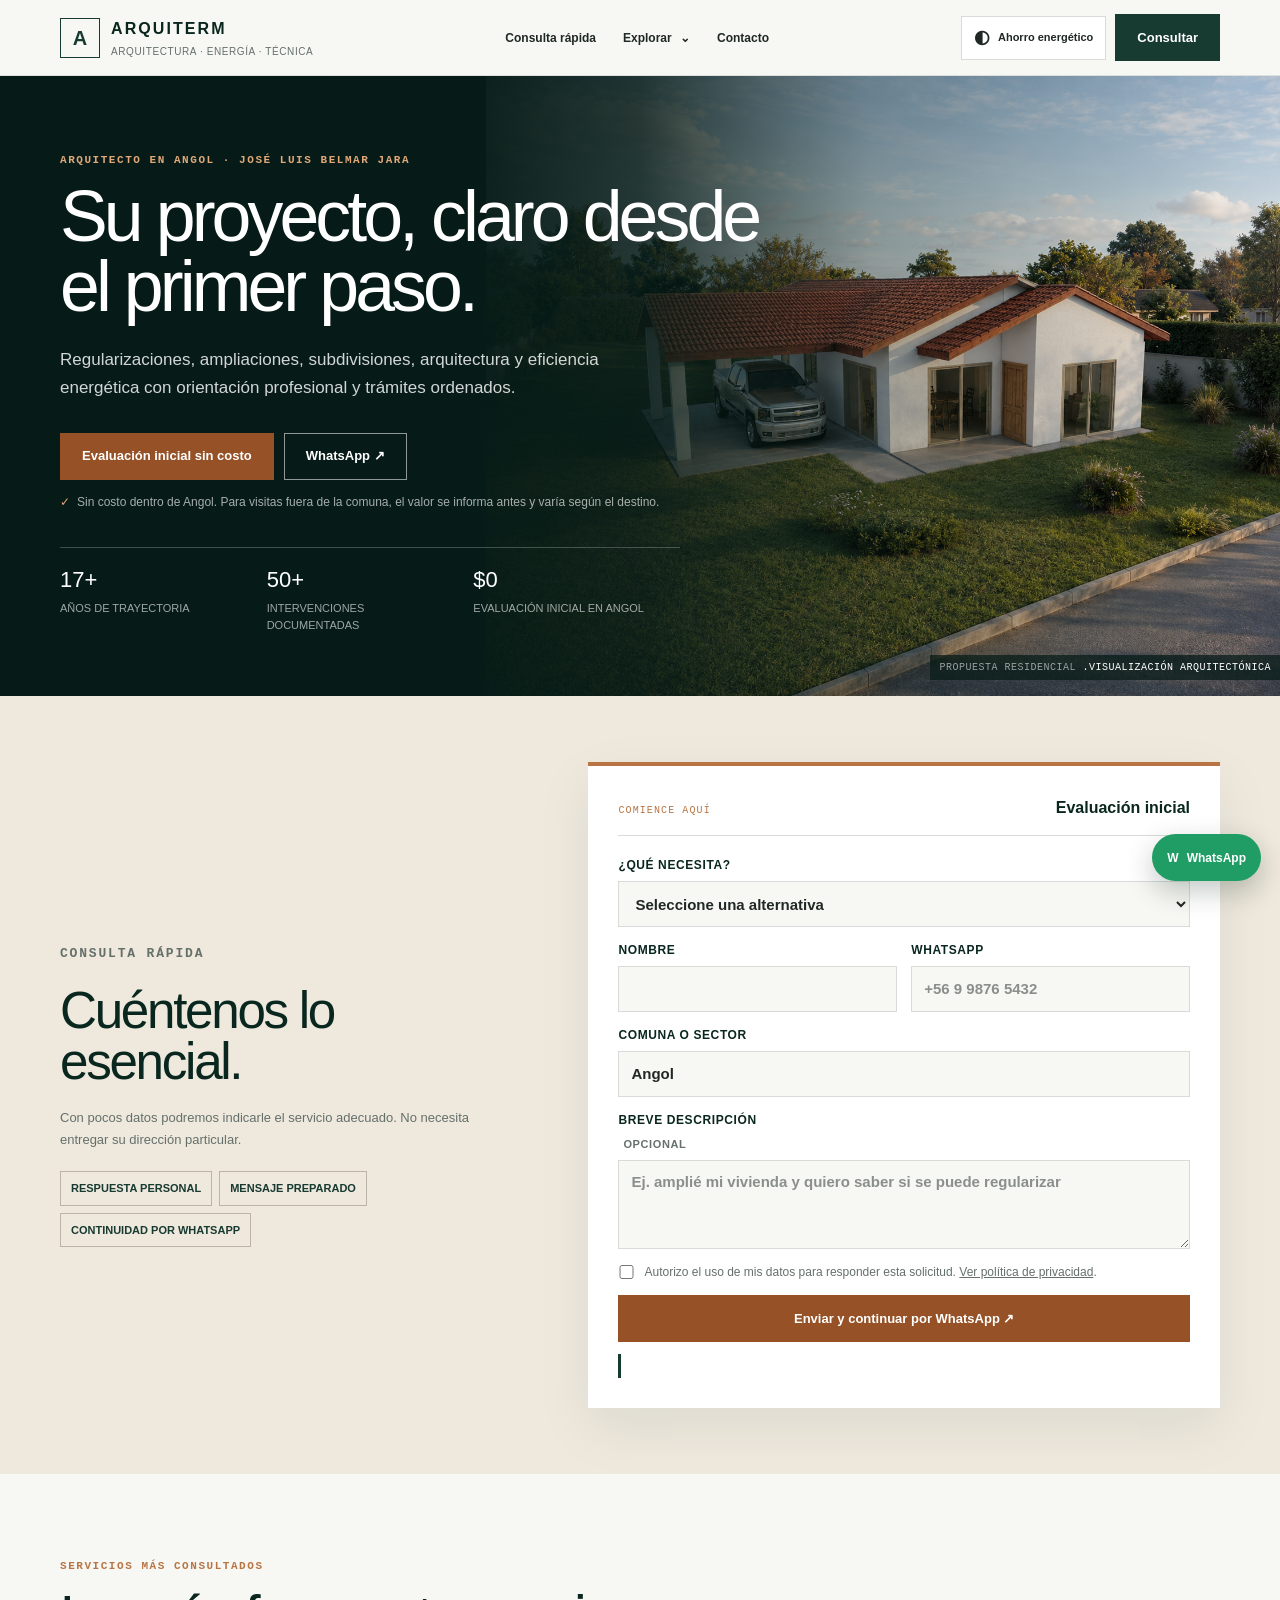
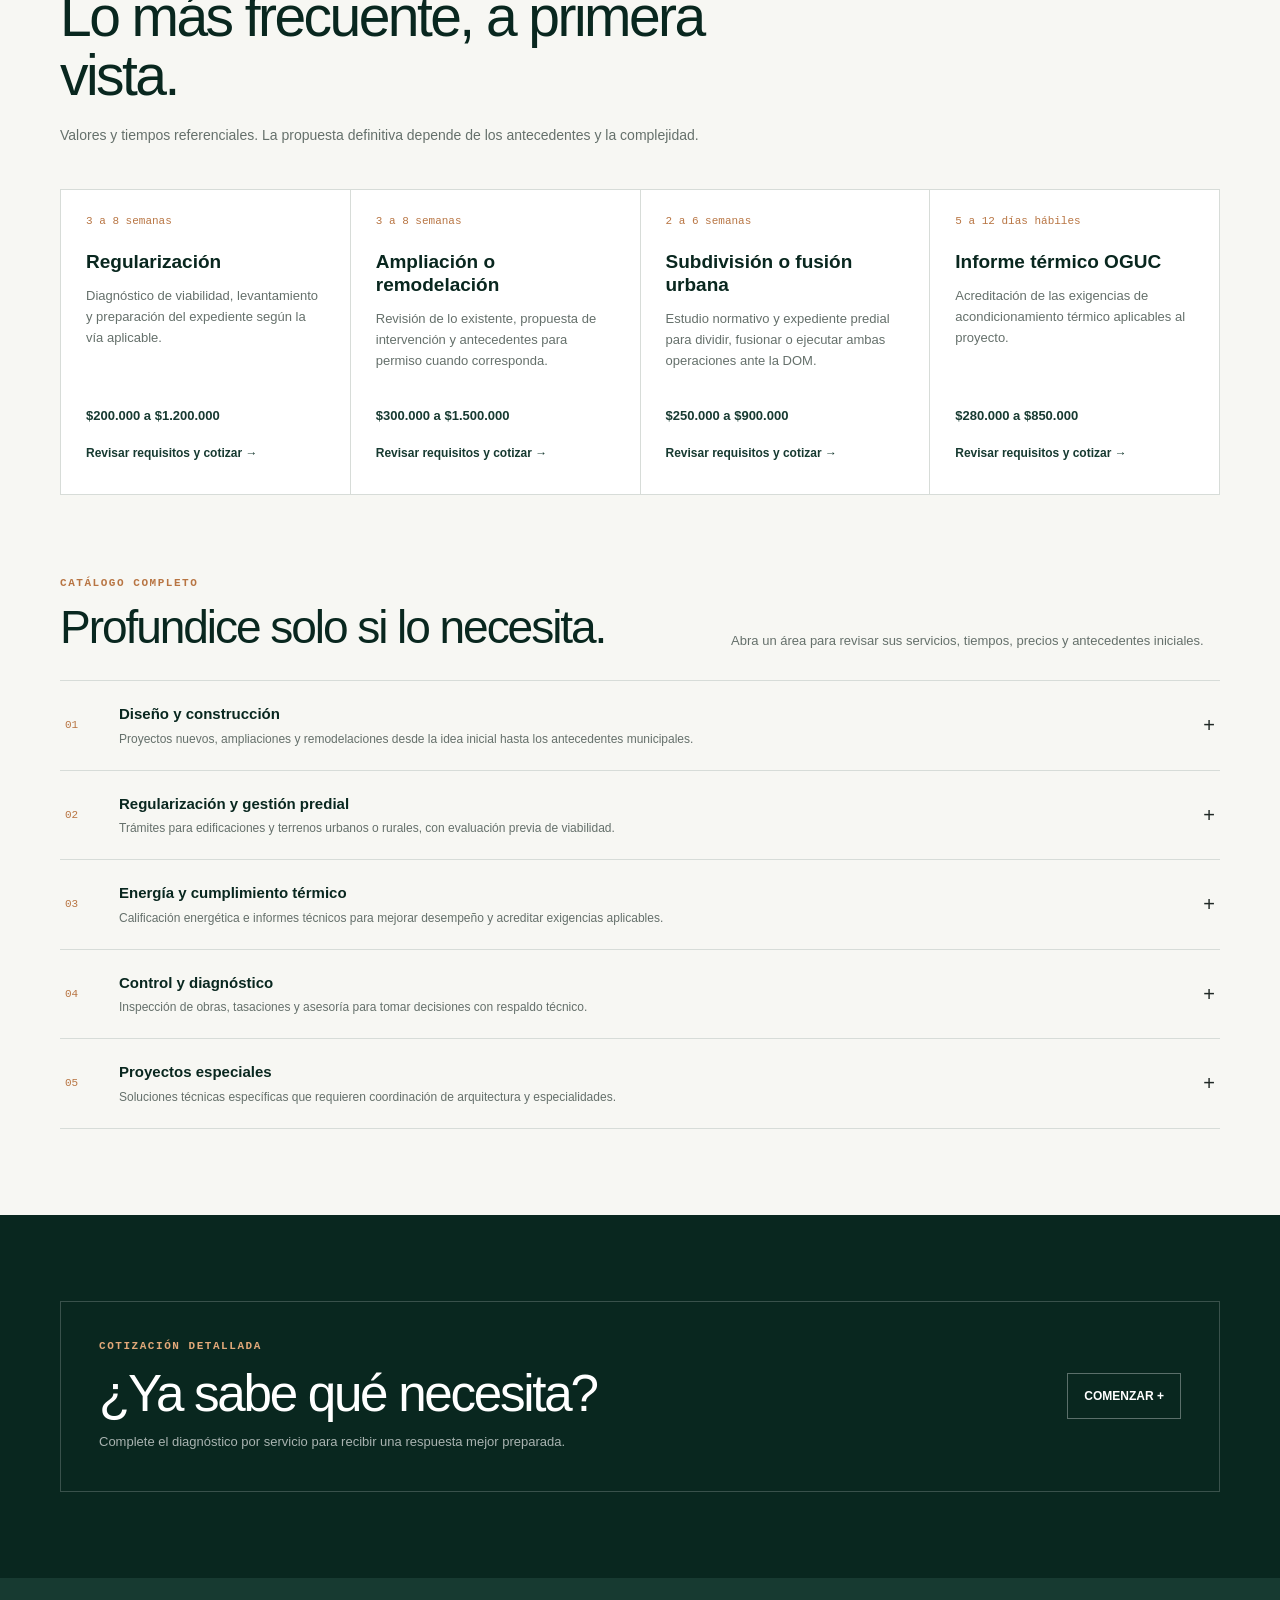
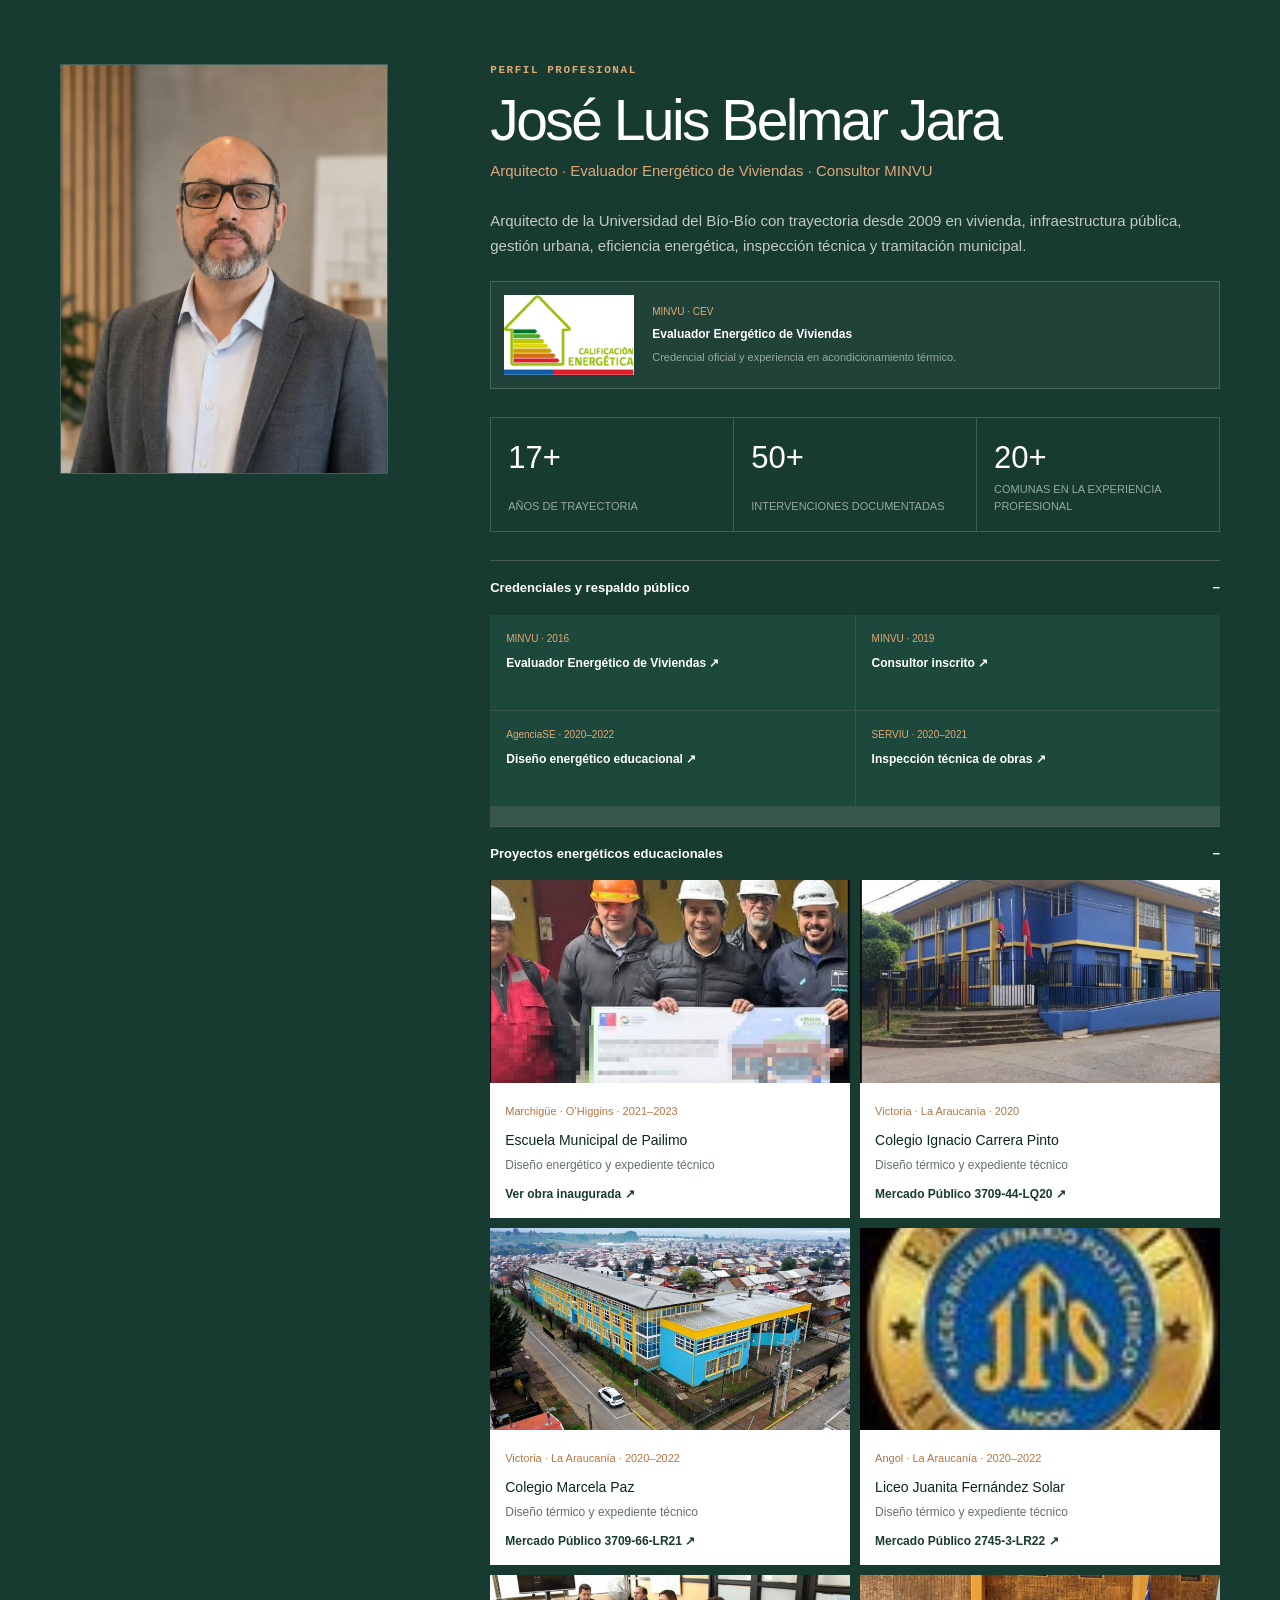
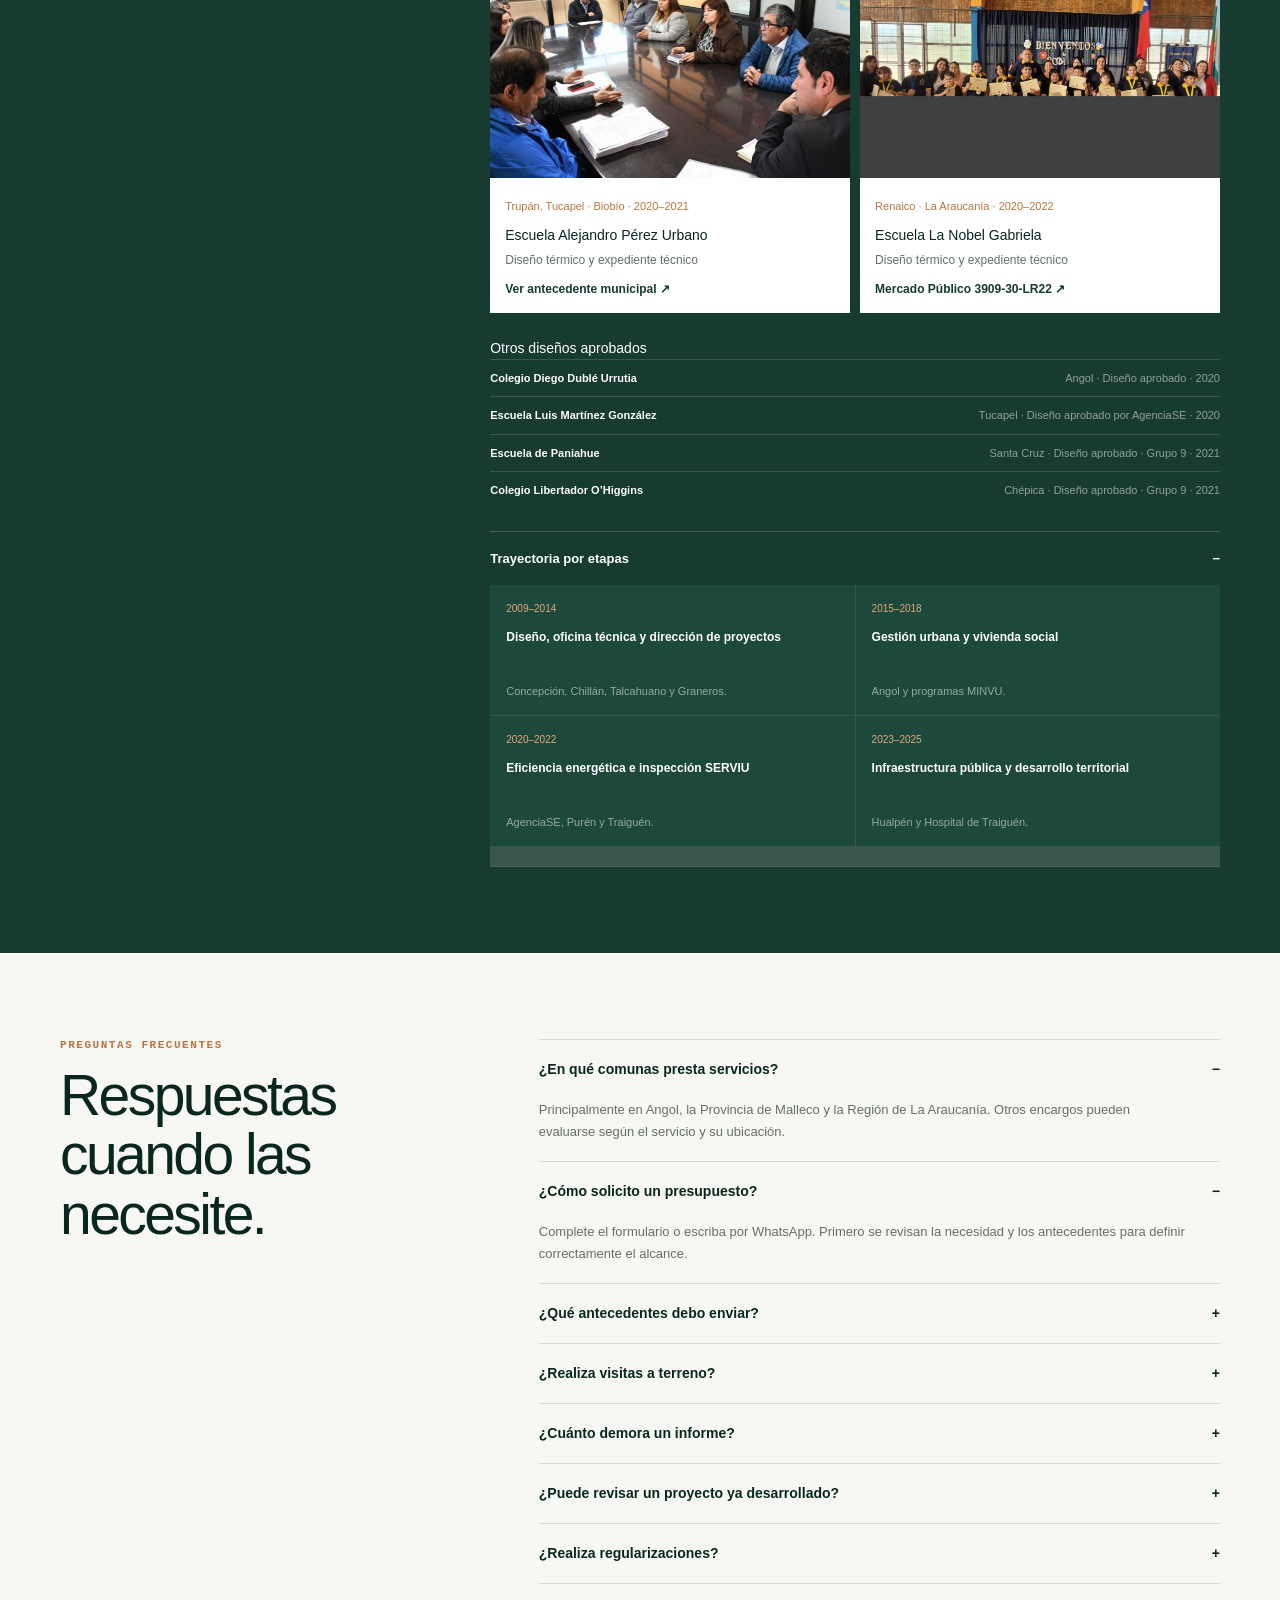
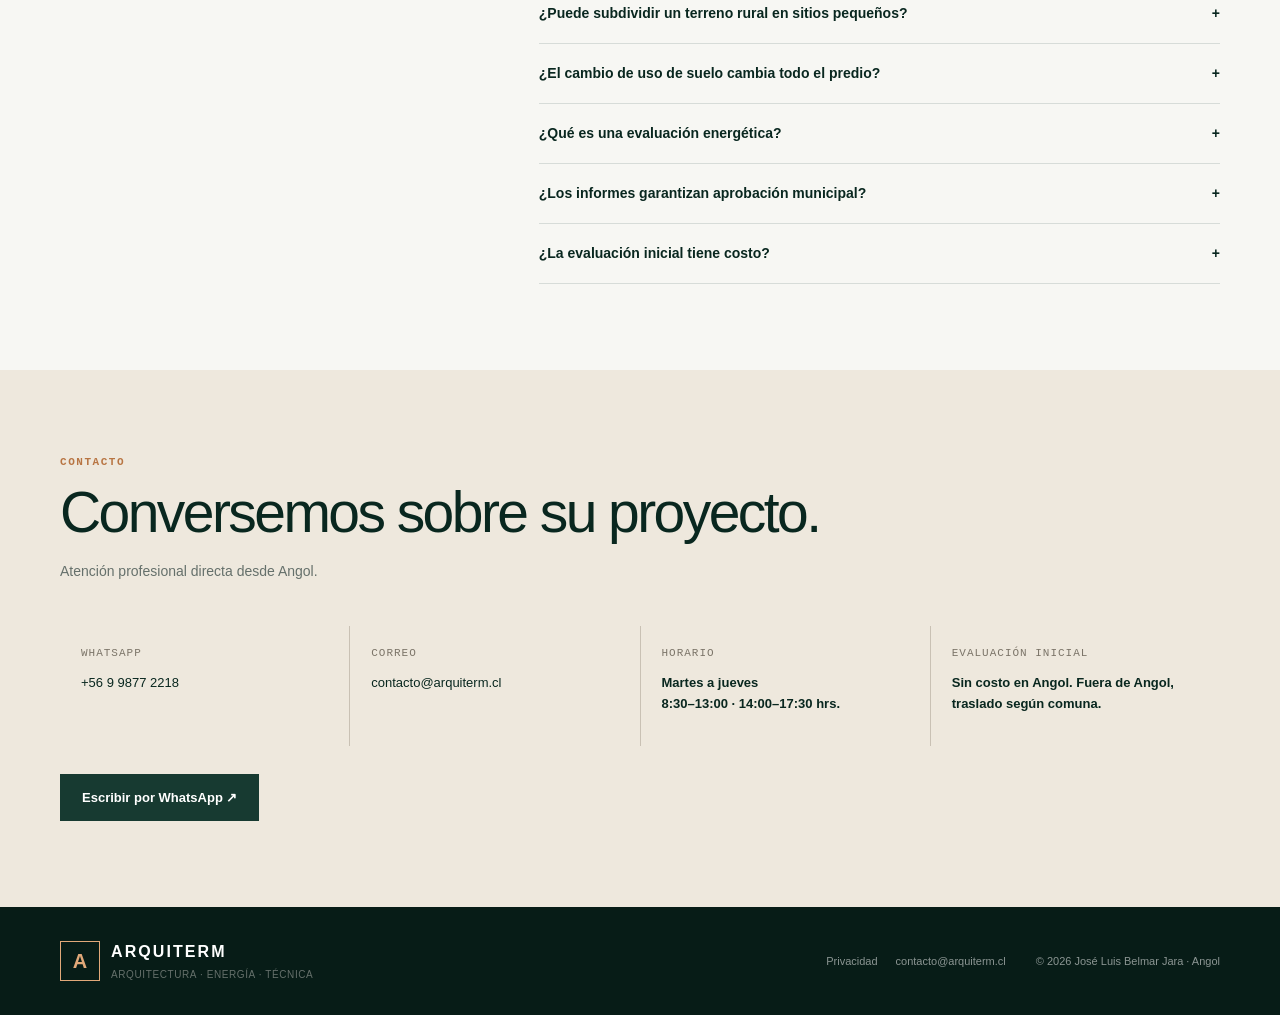
==== commit f3154955: "Actualizar descripción y limpiar HTML" ====
--- a/index.html
+++ b/index.html
@@ -1,4 +1,3 @@
-<!DOCTYPE html>
 <!DOCTYPE html>
 
 
@@ -15,7 +14,7 @@
 
 
 
-<meta content="#09271f" name="theme-color"/><meta content="strict-origin-when-cross-origin" name="referrer"/><script>try{const saved=localStorage.getItem("arquiterm-theme");const system=window.matchMedia("(prefers-color-scheme: dark)").matches;document.documentElement.dataset.theme=saved==="dark"||(!saved&&system)?"dark":"light"}catch{document.documentElement.dataset.theme="light"}</script></head><body class=""><main><a class="skip-link" href="#contenido">Saltar al contenido</a><header class="header"><a aria-label="Arquiterm, inicio" class="brand" href="#inicio"><b>A</b><span><strong>ARQUITERM</strong><small>Arquitectura · Energía · Técnica</small></span></a><button aria-expanded="false" aria-label="Abrir menú" class="menu" type="button"><i></i><i></i><i></i></button><nav aria-label="Navegación principal" class=""><a href="#consulta-rapida">Consulta rápida</a><details class="nav-dropdown"><summary>Explorar <span>⌄</span></summary><div><a href="#servicios">Servicios</a><a href="#diagnostico">Cotización detallada</a><a href="#experiencia">Experiencia</a><a href="#preguntas">Preguntas frecuentes</a></div></details><a href="#contacto">Contacto</a></nav><div class="header-actions"><button aria-pressed="false" class="theme-toggle" title="Cambiar modo de visualización" type="button"><span aria-hidden="true">◐</span><span>Ahorro energético</span></button><a class="btn header-btn" href="#consulta-rapida">Consultar</a></div></header><section class="hero" id="inicio"><div aria-hidden="true" class="hero-bg"></div><div aria-hidden="true" class="hero-shade"></div><div class="wrap hero-content" id="contenido"><p class="tag light">Arquitecto en Angol · José Luis Belmar Jara</p><h1>Su proyecto, claro desde el primer paso.</h1><p class="hero-lead">Regularizaciones, ampliaciones, subdivisiones, arquitectura y eficiencia energética con orientación profesional y trámites ordenados.</p><div class="actions"><a class="btn accent" href="#consulta-rapida">Evaluación inicial sin costo</a><a class="btn ghost" href="https://wa.me/56998772218?text=Hola%20Jos%C3%A9%20Luis%2C%20quisiera%20consultar%20por%20Arquiterm." rel="noopener noreferrer" target="_blank">WhatsApp ↗</a></div><p class="hero-reassurance">Sin costo dentro de Angol. Para visitas fuera de la comuna, el valor se informa antes y varía según el destino.</p><div class="hero-data"><div><strong>17+</strong><span>años de trayectoria</span></div><div><strong>50+</strong><span>intervenciones documentadas</span></div><div><strong>$0</strong><span>evaluación inicial en Angol</span></div></div></div><p class="hero-image-note">Proyecto educacional · <span>experiencia profesional</span></p></section><section class="quick-contact" id="consulta-rapida"><div class="wrap quick-contact-grid"><div class="quick-contact-copy"><p class="tag">Consulta rápida</p><h2>Cuéntenos lo esencial.</h2><p>Con pocos datos podremos indicarle el servicio adecuado. No necesita entregar su dirección particular.</p><ul><li>Respuesta personal</li><li>Mensaje preparado</li><li>Continuidad por WhatsApp</li></ul></div><form class="quick-form"><div class="quick-form-head"><small>COMIENCE AQUÍ</small><strong>Evaluación inicial</strong></div><label>¿Qué necesita?<select name="quickNeed" required=""><option disabled="" selected="" value="">Seleccione una alternativa</option><option>Regularizar o ampliar una vivienda</option><option>Subdividir, fusionar o lotear un terreno</option><option>Diseñar o modificar una construcción</option><option>Evaluación energética o informe térmico</option><option>Inspección técnica o tasación</option><option>No sé qué servicio necesito</option></select></label><div class="quick-fields"><label>Nombre<input autocomplete="name" name="quickName" required=""/></label><label>WhatsApp<input autocomplete="tel" inputmode="tel" name="quickPhone" placeholder="+56 9 9876 5432" required="" type="tel"/></label></div><label>Comuna o sector<input name="quickCity" required="" value="Angol"/></label><label>Breve descripción <em>Opcional</em><textarea name="quickDetails" placeholder="Ej. amplié mi vivienda y quiero saber si se puede regularizar" rows="3"></textarea></label><label aria-hidden="true" class="honeypot">Sitio web<input autocomplete="off" name="quickWebsite" tabindex="-1"/></label><label class="consent"><input name="consent" required="" type="checkbox" value="yes"/><span>Autorizo el uso de mis datos para responder esta solicitud. <a href="privacidad.html">Ver política de privacidad</a>.</span></label><button class="btn accent" type="submit">Enviar y continuar por WhatsApp ↗</button><p aria-live="polite" class="form-status" id="quickFormStatus"></p></form></div></section><section class="section wrap" id="servicios"><div class="heading"><p class="tag">Servicios más consultados</p><h2>Lo más frecuente, a primera vista.</h2><p>Valores y tiempos referenciales. La propuesta definitiva depende de los antecedentes y la complejidad.</p></div><div class="popular-grid"><article><small>3 a 8 semanas</small><h3>Regularización</h3><p>Diagnóstico de viabilidad, levantamiento y preparación del expediente según la vía aplicable.</p><strong>$200.000 a $1.200.000</strong><button class="quote-service" data-area="tramites" data-service="regularizacion" type="button">Revisar requisitos y cotizar →</button></article><article><small>3 a 8 semanas</small><h3>Ampliación o remodelación</h3><p>Revisión de lo existente, propuesta de intervención y antecedentes para permiso cuando corresponda.</p><strong>$300.000 a $1.500.000</strong><button class="quote-service" data-area="arquitectura" data-service="ampliacion" type="button">Revisar requisitos y cotizar →</button></article><article><small>2 a 6 semanas</small><h3>Subdivisión o fusión urbana</h3><p>Estudio normativo y expediente predial para dividir, fusionar o ejecutar ambas operaciones ante la DOM.</p><strong>$250.000 a $900.000</strong><button class="quote-service" data-area="tramites" data-service="predial_urbano" type="button">Revisar requisitos y cotizar →</button></article><article><small>5 a 12 días hábiles</small><h3>Informe térmico OGUC</h3><p>Acreditación de las exigencias de acondicionamiento térmico aplicables al proyecto.</p><strong>$280.000 a $850.000</strong><button class="quote-service" data-area="energia" data-service="informe_termico" type="button">Revisar requisitos y cotizar →</button></article></div><div class="all-services-head"><div><p class="tag">Catálogo completo</p><h2>Profundice solo si lo necesita.</h2></div><p>Abra un área para revisar sus servicios, tiempos, precios y antecedentes iniciales.</p></div><div class="service-accordion"><details><summary><span>01</span><div><strong>Diseño y construcción</strong><small>Proyectos nuevos, ampliaciones y remodelaciones desde la idea inicial hasta los antecedentes municipales.</small></div><b>+</b></summary><div class="service-detail-grid"><article><h3>Proyecto de arquitectura</h3><p>Diseño y expediente técnico para obra nueva, desde la factibilidad hasta el ingreso municipal.</p><dl><div><dt>Preparación</dt><dd>4 a 10 semanas</dd></div><div><dt>Honorario</dt><dd>$1.200.000 a $4.500.000</dd></div></dl><details><summary>Antecedentes principales</summary><ul><li>Dirección o rol de avalúo</li><li>Certificado de Informaciones Previas (si lo tiene)</li><li>Título o antecedente de dominio</li><li>Levantamiento topográfico cuando corresponda</li><li>Programa de recintos y superficie esperada</li></ul></details><button class="quote-service" data-area="arquitectura" data-service="proyecto_arquitectura" type="button">Cotizar este servicio →</button></article><article><h3>Ampliación o remodelación</h3><p>Revisión de lo existente, propuesta de intervención y antecedentes para permiso cuando corresponda.</p><dl><div><dt>Preparación</dt><dd>3 a 8 semanas</dd></div><div><dt>Honorario</dt><dd>$300.000 a $1.500.000</dd></div></dl><details><summary>Antecedentes principales</summary><ul><li>Permiso y recepción final existentes, si los hay</li><li>Planos anteriores</li><li>Certificado de Informaciones Previas</li><li>Rol de avalúo</li><li>Fotografías interiores y exteriores</li></ul></details><button class="quote-service" data-area="arquitectura" data-service="ampliacion" type="button">Cotizar este servicio →</button></article></div></details><details><summary><span>02</span><div><strong>Regularización y gestión predial</strong><small>Trámites para edificaciones y terrenos urbanos o rurales, con evaluación previa de viabilidad.</small></div><b>+</b></summary><div class="service-detail-grid"><article><h3>Regularización</h3><p>Diagnóstico de viabilidad, levantamiento y preparación del expediente según la vía aplicable.</p><dl><div><dt>Preparación</dt><dd>3 a 8 semanas</dd></div><div><dt>Honorario</dt><dd>$200.000 a $1.200.000</dd></div></dl><details><summary>Antecedentes principales</summary><ul><li>Escritura o título de dominio</li><li>Certificado de avalúo fiscal detallado</li><li>Rol y dirección de la propiedad</li><li>CIP y antecedentes municipales existentes</li><li>Permisos o recepciones anteriores</li></ul></details><button class="quote-service" data-area="tramites" data-service="regularizacion" type="button">Cotizar este servicio →</button></article><article><h3>Subdivisión o fusión urbana</h3><p>Estudio normativo y expediente predial para dividir, fusionar o ejecutar ambas operaciones ante la DOM.</p><dl><div><dt>Preparación</dt><dd>2 a 6 semanas</dd></div><div><dt>Honorario</dt><dd>$250.000 a $900.000</dd></div></dl><details><summary>Antecedentes principales</summary><ul><li>Escritura e inscripción de dominio vigente</li><li>Certificado de Informaciones Previas</li><li>Certificado de avalúo fiscal</li><li>Plano de loteo o subdivisión anterior</li><li>Levantamiento topográfico georreferenciado</li></ul></details><button class="quote-service" data-area="tramites" data-service="predial_urbano" type="button">Cotizar este servicio →</button></article><article><h3>Subdivisión o fusión rural</h3><p>Preparación y coordinación de antecedentes prediales rurales, incluida certificación SAG cuando corresponda.</p><dl><div><dt>Preparación</dt><dd>3 a 8 semanas</dd></div><div><dt>Honorario</dt><dd>$350.000 a $1.500.000</dd></div></dl><details><summary>Antecedentes principales</summary><ul><li>Inscripción de dominio vigente y escritura</li><li>Certificado de avalúo fiscal</li><li>Certificado de ruralidad o CIP</li><li>Plano predial inscrito o anterior</li><li>Levantamiento topográfico georreferenciado</li></ul></details><button class="quote-service" data-area="tramites" data-service="predial_rural" type="button">Cotizar este servicio →</button></article><article><h3>Loteo urbano o desarrollo predial rural</h3><p>Factibilidad y proyecto para dividir suelo cuando se requieren urbanizaciones, cesiones o pronunciamientos sectoriales.</p><dl><div><dt>Preparación</dt><dd>6 a 16 semanas</dd></div><div><dt>Honorario</dt><dd>$1.200.000 a $6.000.000</dd></div></dl><details><summary>Antecedentes principales</summary><ul><li>Título e inscripción de dominio</li><li>CIP o certificado de ruralidad</li><li>Levantamiento topográfico georreferenciado</li><li>Plano y cabida del predio</li><li>Factibilidades sanitaria y eléctrica</li></ul></details><button class="quote-service" data-area="tramites" data-service="loteo" type="button">Cotizar este servicio →</button></article><article><h3>Cambio de uso de suelo / IFC rural</h3><p>Expediente para solicitar el Informe de Factibilidad para Construcciones ajenas a la agricultura en área rural.</p><dl><div><dt>Preparación</dt><dd>4 a 10 semanas</dd></div><div><dt>Honorario</dt><dd>$600.000 a $2.500.000</dd></div></dl><details><summary>Antecedentes principales</summary><ul><li>Título e inscripción de dominio vigente</li><li>CIP rural o certificado de zonificación</li><li>Certificado de avalúo y rol</li><li>Plano georreferenciado del predio</li><li>Anteproyecto de arquitectura y emplazamiento</li></ul></details><button class="quote-service" data-area="tramites" data-service="ifc" type="button">Cotizar este servicio →</button></article></div></details><details><summary><span>03</span><div><strong>Energía y cumplimiento térmico</strong><small>Calificación energética e informes técnicos para mejorar desempeño y acreditar exigencias aplicables.</small></div><b>+</b></summary><div class="service-detail-grid"><article><h3>Calificación energética de vivienda (CEV)</h3><p>Precalificación o calificación oficial del desempeño energético de una vivienda.</p><dl><div><dt>Preparación</dt><dd>5 a 12 días hábiles</dd></div><div><dt>Honorario</dt><dd>$250.000 a $650.000</dd></div></dl><details><summary>Antecedentes principales</summary><ul><li>Solicitud y declaración del mandante</li><li>Permiso de edificación o CIP, según etapa</li><li>Recepción final para calificación, cuando corresponda</li><li>Planos de emplazamiento, plantas, cortes y elevaciones</li><li>Especificaciones técnicas y materialidades</li></ul></details><button class="quote-service" data-area="energia" data-service="cev" type="button">Cotizar este servicio →</button></article><article><h3>Informe térmico OGUC</h3><p>Acreditación de las exigencias de acondicionamiento térmico aplicables al proyecto.</p><dl><div><dt>Preparación</dt><dd>5 a 12 días hábiles</dd></div><div><dt>Honorario</dt><dd>$280.000 a $850.000</dd></div></dl><details><summary>Antecedentes principales</summary><ul><li>Ubicación exacta y emplazamiento</li><li>Plantas, cortes y elevaciones</li><li>Especificaciones técnicas</li><li>Escantillones y detalles de envolvente</li><li>Cuadro de ventanas y puertas</li></ul></details><button class="quote-service" data-area="energia" data-service="informe_termico" type="button">Cotizar este servicio →</button></article></div></details><details><summary><span>04</span><div><strong>Control y diagnóstico</strong><small>Inspección de obras, tasaciones y asesoría para tomar decisiones con respaldo técnico.</small></div><b>+</b></summary><div class="service-detail-grid"><article><h3>Inspección técnica de obra</h3><p>Control independiente de calidad, avance y concordancia con planos y especificaciones.</p><dl><div><dt>Preparación</dt><dd>Inicio en 3 a 7 días; seguimiento durante la obra</dd></div><div><dt>Honorario</dt><dd>$90.000 a $180.000 por visita</dd></div></dl><details><summary>Antecedentes principales</summary><ul><li>Permiso y planos aprobados</li><li>Especificaciones técnicas</li><li>Contrato y presupuesto de obra</li><li>Carta Gantt o programación</li><li>Proyectos de especialidades</li></ul></details><button class="quote-service" data-area="control" data-service="ito" type="button">Cotizar este servicio →</button></article><article><h3>Tasación inmobiliaria</h3><p>Opinión de valor fundada en características físicas, legales, urbanas y referencias de mercado.</p><dl><div><dt>Preparación</dt><dd>4 a 8 días hábiles</dd></div><div><dt>Honorario</dt><dd>$140.000 a $350.000</dd></div></dl><details><summary>Antecedentes principales</summary><ul><li>Dirección y rol de avalúo</li><li>Título o escritura disponible</li><li>Certificado de avalúo fiscal</li><li>Plano o croquis con superficies</li><li>Permiso y recepción final</li></ul></details><button class="quote-service" data-area="control" data-service="tasacion" type="button">Cotizar este servicio →</button></article><article><h3>Asesoría técnica</h3><p>Revisión profesional antes de comprar, construir, reparar o tomar una decisión técnica.</p><dl><div><dt>Preparación</dt><dd>2 a 7 días hábiles</dd></div><div><dt>Honorario</dt><dd>$80.000 a $280.000</dd></div></dl><details><summary>Antecedentes principales</summary><ul><li>Descripción clara del problema</li><li>Dirección o sector</li><li>Fotografías y videos</li><li>Planos o croquis disponibles</li><li>Documentos municipales relacionados</li></ul></details><button class="quote-service" data-area="control" data-service="asesoria" type="button">Cotizar este servicio →</button></article></div></details><details><summary><span>05</span><div><strong>Proyectos especiales</strong><small>Soluciones técnicas específicas que requieren coordinación de arquitectura y especialidades.</small></div><b>+</b></summary><div class="service-detail-grid"><article><h3>Proyecto de sala de basura para edificios</h3><p>Diseño, memoria y coordinación del sistema de acumulación y extracción de residuos del edificio.</p><dl><div><dt>Preparación</dt><dd>1 a 4 semanas</dd></div><div><dt>Honorario</dt><dd>$300.000 a $1.200.000</dd></div></dl><details><summary>Antecedentes principales</summary><ul><li>Planos de arquitectura del edificio</li><li>Cantidad de pisos y departamentos o locales</li><li>Emplazamiento y acceso del camión recolector</li><li>Sistema existente, si se trata de adecuación</li><li>Frecuencia municipal de retiro</li></ul></details><button class="quote-service" data-area="especiales" data-service="sala_basura" type="button">Cotizar este servicio →</button></article></div></details></div></section><section class="section quote"><div class="wrap"><details class="smart-disclosure" id="diagnostico"><summary><div><p class="tag light">Cotización detallada</p><h2>¿Ya sabe qué necesita?</h2><span>Complete el diagnóstico por servicio para recibir una respuesta mejor preparada.</span></div><b>Comenzar +</b></summary><form class="smart-form"><div class="form-choice"><label>Área<select id="serviceArea" name="serviceArea"><option value="arquitectura">Diseño y construcción</option><option selected="" value="tramites">Regularización y gestión predial</option><option value="energia">Energía y cumplimiento térmico</option><option value="control">Control y diagnóstico</option><option value="especiales">Proyectos especiales</option></select></label><label>Servicio<select id="serviceType" name="serviceType"><option selected="" value="regularizacion">Regularización</option><option value="predial_urbano">Subdivisión o fusión urbana</option><option value="predial_rural">Subdivisión o fusión rural</option><option value="loteo">Loteo urbano o desarrollo predial rural</option><option value="ifc">Cambio de uso de suelo / IFC rural</option></select></label></div><div class="guide-summary"><div><small>PREPARACIÓN PROFESIONAL</small><strong>3 a 8 semanas</strong></div><div><small>REVISIÓN EXTERNA</small><strong>Ley 20.898: hasta 90 días hábiles en DOM; vía general: plazo normativo de 30 días</strong></div><div><small>HONORARIO REFERENCIAL</small><strong>$200.000 a $1.200.000</strong></div></div><p class="fee-note">Desde $200.000 para casos simples, de baja superficie y con antecedentes suficientes. No incluye obras correctivas, cálculo estructural, especialidades, certificados ni derechos municipales.</p><p class="smart-alert"><b>Importante:</b> La regularización no puede garantizarse antes de revisar uso de suelo, riesgos, deslindes, superficie, antigüedad y condiciones de seguridad.</p><div class="form-block"><h3>Antecedentes del proyecto</h3><div class="fields">
+<meta content="#09271f" name="theme-color"/><meta content="strict-origin-when-cross-origin" name="referrer"/><script>try{const saved=localStorage.getItem("arquiterm-theme");const system=window.matchMedia("(prefers-color-scheme: dark)").matches;document.documentElement.dataset.theme=saved==="dark"||(!saved&&system)?"dark":"light"}catch{document.documentElement.dataset.theme="light"}</script></head><body class=""><main><a class="skip-link" href="#contenido">Saltar al contenido</a><header class="header"><a aria-label="Arquiterm, inicio" class="brand" href="#inicio"><b>A</b><span><strong>ARQUITERM</strong><small>Arquitectura · Energía · Técnica</small></span></a><button aria-expanded="false" aria-label="Abrir menú" class="menu" type="button"><i></i><i></i><i></i></button><nav aria-label="Navegación principal" class=""><a href="#consulta-rapida">Consulta rápida</a><details class="nav-dropdown"><summary>Explorar <span>⌄</span></summary><div><a href="#servicios">Servicios</a><a href="#diagnostico">Cotización detallada</a><a href="#experiencia">Experiencia</a><a href="#preguntas">Preguntas frecuentes</a></div></details><a href="#contacto">Contacto</a></nav><div class="header-actions"><button aria-pressed="false" class="theme-toggle" title="Cambiar modo de visualización" type="button"><span aria-hidden="true">◐</span><span>Ahorro energético</span></button><a class="btn header-btn" href="#consulta-rapida">Consultar</a></div></header><section class="hero" id="inicio"><div aria-hidden="true" class="hero-bg"></div><div aria-hidden="true" class="hero-shade"></div><div class="wrap hero-content" id="contenido"><p class="tag light">Arquitecto en Angol · José Luis Belmar Jara</p><h1>Su proyecto, claro desde el primer paso.</h1><p class="hero-lead">Regularizaciones, ampliaciones, subdivisiones, arquitectura y eficiencia energética con orientación profesional y trámites ordenados.</p><div class="actions"><a class="btn accent" href="#consulta-rapida">Evaluación inicial sin costo</a><a class="btn ghost" href="https://wa.me/56998772218?text=Hola%20Jos%C3%A9%20Luis%2C%20quisiera%20consultar%20por%20Arquiterm." rel="noopener noreferrer" target="_blank">WhatsApp ↗</a></div><p class="hero-reassurance">Sin costo dentro de Angol. Para visitas fuera de la comuna, el valor se informa antes y varía según el destino.</p><div class="hero-data"><div><strong>17+</strong><span>años de trayectoria</span></div><div><strong>50+</strong><span>intervenciones documentadas</span></div><div><strong>$0</strong><span>evaluación inicial en Angol</span></div></div></div><p class="hero-image-note"> PROPUESTA RESIDENCIAL <span> .VISUALIZACIÓN ARQUITECTÓNICA </span></p></section><section class="quick-contact" id="consulta-rapida"><div class="wrap quick-contact-grid"><div class="quick-contact-copy"><p class="tag">Consulta rápida</p><h2>Cuéntenos lo esencial.</h2><p>Con pocos datos podremos indicarle el servicio adecuado. No necesita entregar su dirección particular.</p><ul><li>Respuesta personal</li><li>Mensaje preparado</li><li>Continuidad por WhatsApp</li></ul></div><form class="quick-form"><div class="quick-form-head"><small>COMIENCE AQUÍ</small><strong>Evaluación inicial</strong></div><label>¿Qué necesita?<select name="quickNeed" required=""><option disabled="" selected="" value="">Seleccione una alternativa</option><option>Regularizar o ampliar una vivienda</option><option>Subdividir, fusionar o lotear un terreno</option><option>Diseñar o modificar una construcción</option><option>Evaluación energética o informe térmico</option><option>Inspección técnica o tasación</option><option>No sé qué servicio necesito</option></select></label><div class="quick-fields"><label>Nombre<input autocomplete="name" name="quickName" required=""/></label><label>WhatsApp<input autocomplete="tel" inputmode="tel" name="quickPhone" placeholder="+56 9 9876 5432" required="" type="tel"/></label></div><label>Comuna o sector<input name="quickCity" required="" value="Angol"/></label><label>Breve descripción <em>Opcional</em><textarea name="quickDetails" placeholder="Ej. amplié mi vivienda y quiero saber si se puede regularizar" rows="3"></textarea></label><label aria-hidden="true" class="honeypot">Sitio web<input autocomplete="off" name="quickWebsite" tabindex="-1"/></label><label class="consent"><input name="consent" required="" type="checkbox" value="yes"/><span>Autorizo el uso de mis datos para responder esta solicitud. <a href="privacidad.html">Ver política de privacidad</a>.</span></label><button class="btn accent" type="submit">Enviar y continuar por WhatsApp ↗</button><p aria-live="polite" class="form-status" id="quickFormStatus"></p></form></div></section><section class="section wrap" id="servicios"><div class="heading"><p class="tag">Servicios más consultados</p><h2>Lo más frecuente, a primera vista.</h2><p>Valores y tiempos referenciales. La propuesta definitiva depende de los antecedentes y la complejidad.</p></div><div class="popular-grid"><article><small>3 a 8 semanas</small><h3>Regularización</h3><p>Diagnóstico de viabilidad, levantamiento y preparación del expediente según la vía aplicable.</p><strong>$200.000 a $1.200.000</strong><button class="quote-service" data-area="tramites" data-service="regularizacion" type="button">Revisar requisitos y cotizar →</button></article><article><small>3 a 8 semanas</small><h3>Ampliación o remodelación</h3><p>Revisión de lo existente, propuesta de intervención y antecedentes para permiso cuando corresponda.</p><strong>$300.000 a $1.500.000</strong><button class="quote-service" data-area="arquitectura" data-service="ampliacion" type="button">Revisar requisitos y cotizar →</button></article><article><small>2 a 6 semanas</small><h3>Subdivisión o fusión urbana</h3><p>Estudio normativo y expediente predial para dividir, fusionar o ejecutar ambas operaciones ante la DOM.</p><strong>$250.000 a $900.000</strong><button class="quote-service" data-area="tramites" data-service="predial_urbano" type="button">Revisar requisitos y cotizar →</button></article><article><small>5 a 12 días hábiles</small><h3>Informe térmico OGUC</h3><p>Acreditación de las exigencias de acondicionamiento térmico aplicables al proyecto.</p><strong>$280.000 a $850.000</strong><button class="quote-service" data-area="energia" data-service="informe_termico" type="button">Revisar requisitos y cotizar →</button></article></div><div class="all-services-head"><div><p class="tag">Catálogo completo</p><h2>Profundice solo si lo necesita.</h2></div><p>Abra un área para revisar sus servicios, tiempos, precios y antecedentes iniciales.</p></div><div class="service-accordion"><details><summary><span>01</span><div><strong>Diseño y construcción</strong><small>Proyectos nuevos, ampliaciones y remodelaciones desde la idea inicial hasta los antecedentes municipales.</small></div><b>+</b></summary><div class="service-detail-grid"><article><h3>Proyecto de arquitectura</h3><p>Diseño y expediente técnico para obra nueva, desde la factibilidad hasta el ingreso municipal.</p><dl><div><dt>Preparación</dt><dd>4 a 10 semanas</dd></div><div><dt>Honorario</dt><dd>$1.200.000 a $4.500.000</dd></div></dl><details><summary>Antecedentes principales</summary><ul><li>Dirección o rol de avalúo</li><li>Certificado de Informaciones Previas (si lo tiene)</li><li>Título o antecedente de dominio</li><li>Levantamiento topográfico cuando corresponda</li><li>Programa de recintos y superficie esperada</li></ul></details><button class="quote-service" data-area="arquitectura" data-service="proyecto_arquitectura" type="button">Cotizar este servicio →</button></article><article><h3>Ampliación o remodelación</h3><p>Revisión de lo existente, propuesta de intervención y antecedentes para permiso cuando corresponda.</p><dl><div><dt>Preparación</dt><dd>3 a 8 semanas</dd></div><div><dt>Honorario</dt><dd>$300.000 a $1.500.000</dd></div></dl><details><summary>Antecedentes principales</summary><ul><li>Permiso y recepción final existentes, si los hay</li><li>Planos anteriores</li><li>Certificado de Informaciones Previas</li><li>Rol de avalúo</li><li>Fotografías interiores y exteriores</li></ul></details><button class="quote-service" data-area="arquitectura" data-service="ampliacion" type="button">Cotizar este servicio →</button></article></div></details><details><summary><span>02</span><div><strong>Regularización y gestión predial</strong><small>Trámites para edificaciones y terrenos urbanos o rurales, con evaluación previa de viabilidad.</small></div><b>+</b></summary><div class="service-detail-grid"><article><h3>Regularización</h3><p>Diagnóstico de viabilidad, levantamiento y preparación del expediente según la vía aplicable.</p><dl><div><dt>Preparación</dt><dd>3 a 8 semanas</dd></div><div><dt>Honorario</dt><dd>$200.000 a $1.200.000</dd></div></dl><details><summary>Antecedentes principales</summary><ul><li>Escritura o título de dominio</li><li>Certificado de avalúo fiscal detallado</li><li>Rol y dirección de la propiedad</li><li>CIP y antecedentes municipales existentes</li><li>Permisos o recepciones anteriores</li></ul></details><button class="quote-service" data-area="tramites" data-service="regularizacion" type="button">Cotizar este servicio →</button></article><article><h3>Subdivisión o fusión urbana</h3><p>Estudio normativo y expediente predial para dividir, fusionar o ejecutar ambas operaciones ante la DOM.</p><dl><div><dt>Preparación</dt><dd>2 a 6 semanas</dd></div><div><dt>Honorario</dt><dd>$250.000 a $900.000</dd></div></dl><details><summary>Antecedentes principales</summary><ul><li>Escritura e inscripción de dominio vigente</li><li>Certificado de Informaciones Previas</li><li>Certificado de avalúo fiscal</li><li>Plano de loteo o subdivisión anterior</li><li>Levantamiento topográfico georreferenciado</li></ul></details><button class="quote-service" data-area="tramites" data-service="predial_urbano" type="button">Cotizar este servicio →</button></article><article><h3>Subdivisión o fusión rural</h3><p>Preparación y coordinación de antecedentes prediales rurales, incluida certificación SAG cuando corresponda.</p><dl><div><dt>Preparación</dt><dd>3 a 8 semanas</dd></div><div><dt>Honorario</dt><dd>$350.000 a $1.500.000</dd></div></dl><details><summary>Antecedentes principales</summary><ul><li>Inscripción de dominio vigente y escritura</li><li>Certificado de avalúo fiscal</li><li>Certificado de ruralidad o CIP</li><li>Plano predial inscrito o anterior</li><li>Levantamiento topográfico georreferenciado</li></ul></details><button class="quote-service" data-area="tramites" data-service="predial_rural" type="button">Cotizar este servicio →</button></article><article><h3>Loteo urbano o desarrollo predial rural</h3><p>Factibilidad y proyecto para dividir suelo cuando se requieren urbanizaciones, cesiones o pronunciamientos sectoriales.</p><dl><div><dt>Preparación</dt><dd>6 a 16 semanas</dd></div><div><dt>Honorario</dt><dd>$1.200.000 a $6.000.000</dd></div></dl><details><summary>Antecedentes principales</summary><ul><li>Título e inscripción de dominio</li><li>CIP o certificado de ruralidad</li><li>Levantamiento topográfico georreferenciado</li><li>Plano y cabida del predio</li><li>Factibilidades sanitaria y eléctrica</li></ul></details><button class="quote-service" data-area="tramites" data-service="loteo" type="button">Cotizar este servicio →</button></article><article><h3>Cambio de uso de suelo / IFC rural</h3><p>Expediente para solicitar el Informe de Factibilidad para Construcciones ajenas a la agricultura en área rural.</p><dl><div><dt>Preparación</dt><dd>4 a 10 semanas</dd></div><div><dt>Honorario</dt><dd>$600.000 a $2.500.000</dd></div></dl><details><summary>Antecedentes principales</summary><ul><li>Título e inscripción de dominio vigente</li><li>CIP rural o certificado de zonificación</li><li>Certificado de avalúo y rol</li><li>Plano georreferenciado del predio</li><li>Anteproyecto de arquitectura y emplazamiento</li></ul></details><button class="quote-service" data-area="tramites" data-service="ifc" type="button">Cotizar este servicio →</button></article></div></details><details><summary><span>03</span><div><strong>Energía y cumplimiento térmico</strong><small>Calificación energética e informes técnicos para mejorar desempeño y acreditar exigencias aplicables.</small></div><b>+</b></summary><div class="service-detail-grid"><article><h3>Calificación energética de vivienda (CEV)</h3><p>Precalificación o calificación oficial del desempeño energético de una vivienda.</p><dl><div><dt>Preparación</dt><dd>5 a 12 días hábiles</dd></div><div><dt>Honorario</dt><dd>$250.000 a $650.000</dd></div></dl><details><summary>Antecedentes principales</summary><ul><li>Solicitud y declaración del mandante</li><li>Permiso de edificación o CIP, según etapa</li><li>Recepción final para calificación, cuando corresponda</li><li>Planos de emplazamiento, plantas, cortes y elevaciones</li><li>Especificaciones técnicas y materialidades</li></ul></details><button class="quote-service" data-area="energia" data-service="cev" type="button">Cotizar este servicio →</button></article><article><h3>Informe térmico OGUC</h3><p>Acreditación de las exigencias de acondicionamiento térmico aplicables al proyecto.</p><dl><div><dt>Preparación</dt><dd>5 a 12 días hábiles</dd></div><div><dt>Honorario</dt><dd>$280.000 a $850.000</dd></div></dl><details><summary>Antecedentes principales</summary><ul><li>Ubicación exacta y emplazamiento</li><li>Plantas, cortes y elevaciones</li><li>Especificaciones técnicas</li><li>Escantillones y detalles de envolvente</li><li>Cuadro de ventanas y puertas</li></ul></details><button class="quote-service" data-area="energia" data-service="informe_termico" type="button">Cotizar este servicio →</button></article></div></details><details><summary><span>04</span><div><strong>Control y diagnóstico</strong><small>Inspección de obras, tasaciones y asesoría para tomar decisiones con respaldo técnico.</small></div><b>+</b></summary><div class="service-detail-grid"><article><h3>Inspección técnica de obra</h3><p>Control independiente de calidad, avance y concordancia con planos y especificaciones.</p><dl><div><dt>Preparación</dt><dd>Inicio en 3 a 7 días; seguimiento durante la obra</dd></div><div><dt>Honorario</dt><dd>$90.000 a $180.000 por visita</dd></div></dl><details><summary>Antecedentes principales</summary><ul><li>Permiso y planos aprobados</li><li>Especificaciones técnicas</li><li>Contrato y presupuesto de obra</li><li>Carta Gantt o programación</li><li>Proyectos de especialidades</li></ul></details><button class="quote-service" data-area="control" data-service="ito" type="button">Cotizar este servicio →</button></article><article><h3>Tasación inmobiliaria</h3><p>Opinión de valor fundada en características físicas, legales, urbanas y referencias de mercado.</p><dl><div><dt>Preparación</dt><dd>4 a 8 días hábiles</dd></div><div><dt>Honorario</dt><dd>$140.000 a $350.000</dd></div></dl><details><summary>Antecedentes principales</summary><ul><li>Dirección y rol de avalúo</li><li>Título o escritura disponible</li><li>Certificado de avalúo fiscal</li><li>Plano o croquis con superficies</li><li>Permiso y recepción final</li></ul></details><button class="quote-service" data-area="control" data-service="tasacion" type="button">Cotizar este servicio →</button></article><article><h3>Asesoría técnica</h3><p>Revisión profesional antes de comprar, construir, reparar o tomar una decisión técnica.</p><dl><div><dt>Preparación</dt><dd>2 a 7 días hábiles</dd></div><div><dt>Honorario</dt><dd>$80.000 a $280.000</dd></div></dl><details><summary>Antecedentes principales</summary><ul><li>Descripción clara del problema</li><li>Dirección o sector</li><li>Fotografías y videos</li><li>Planos o croquis disponibles</li><li>Documentos municipales relacionados</li></ul></details><button class="quote-service" data-area="control" data-service="asesoria" type="button">Cotizar este servicio →</button></article></div></details><details><summary><span>05</span><div><strong>Proyectos especiales</strong><small>Soluciones técnicas específicas que requieren coordinación de arquitectura y especialidades.</small></div><b>+</b></summary><div class="service-detail-grid"><article><h3>Proyecto de sala de basura para edificios</h3><p>Diseño, memoria y coordinación del sistema de acumulación y extracción de residuos del edificio.</p><dl><div><dt>Preparación</dt><dd>1 a 4 semanas</dd></div><div><dt>Honorario</dt><dd>$300.000 a $1.200.000</dd></div></dl><details><summary>Antecedentes principales</summary><ul><li>Planos de arquitectura del edificio</li><li>Cantidad de pisos y departamentos o locales</li><li>Emplazamiento y acceso del camión recolector</li><li>Sistema existente, si se trata de adecuación</li><li>Frecuencia municipal de retiro</li></ul></details><button class="quote-service" data-area="especiales" data-service="sala_basura" type="button">Cotizar este servicio →</button></article></div></details></div></section><section class="section quote"><div class="wrap"><details class="smart-disclosure" id="diagnostico"><summary><div><p class="tag light">Cotización detallada</p><h2>¿Ya sabe qué necesita?</h2><span>Complete el diagnóstico por servicio para recibir una respuesta mejor preparada.</span></div><b>Comenzar +</b></summary><form class="smart-form"><div class="form-choice"><label>Área<select id="serviceArea" name="serviceArea"><option value="arquitectura">Diseño y construcción</option><option selected="" value="tramites">Regularización y gestión predial</option><option value="energia">Energía y cumplimiento térmico</option><option value="control">Control y diagnóstico</option><option value="especiales">Proyectos especiales</option></select></label><label>Servicio<select id="serviceType" name="serviceType"><option selected="" value="regularizacion">Regularización</option><option value="predial_urbano">Subdivisión o fusión urbana</option><option value="predial_rural">Subdivisión o fusión rural</option><option value="loteo">Loteo urbano o desarrollo predial rural</option><option value="ifc">Cambio de uso de suelo / IFC rural</option></select></label></div><div class="guide-summary"><div><small>PREPARACIÓN PROFESIONAL</small><strong>3 a 8 semanas</strong></div><div><small>REVISIÓN EXTERNA</small><strong>Ley 20.898: hasta 90 días hábiles en DOM; vía general: plazo normativo de 30 días</strong></div><div><small>HONORARIO REFERENCIAL</small><strong>$200.000 a $1.200.000</strong></div></div><p class="fee-note">Desde $200.000 para casos simples, de baja superficie y con antecedentes suficientes. No incluye obras correctivas, cálculo estructural, especialidades, certificados ni derechos municipales.</p><p class="smart-alert"><b>Importante:</b> La regularización no puede garantizarse antes de revisar uso de suelo, riesgos, deslindes, superficie, antigüedad y condiciones de seguridad.</p><div class="form-block"><h3>Antecedentes del proyecto</h3><div class="fields">
 <label>Año aproximado de construcción <em>Opcional</em><input inputmode="numeric" name="constructionDate" placeholder="Ej. 2014"/></label>
 <label>Uso actual o proyectado<select name="use" required=""><option disabled="" selected="" value="">Seleccione</option><option>Vivienda</option><option>Comercio</option><option>Taller o bodega</option><option>Equipamiento</option><option>Uso mixto</option><option>Otro</option></select></label>
 <label>Superficie aproximada (m²)<input min="0" name="area" placeholder="Ej. 105" required="" step="any" type="number"/></label>
@@ -23,4 +22,4 @@
 <label>Ubicación del proyecto<select name="locationType" required=""><option disabled="" selected="" value="">Seleccione</option><option>Angol urbano</option><option>Sector rural de Angol</option><option>Otra comuna o sector</option><option>No lo sé</option></select></label>
 <label>¿Cuenta con planos, permiso o antecedentes previos?<select name="approved" required=""><option disabled="" selected="" value="">Seleccione</option><option>Sí</option><option>No</option><option>No lo sé</option><option>Solo una parte</option></select></label>
 <label>Relación con el proyecto<select name="owner" required=""><option disabled="" selected="" value="">Seleccione</option><option>Propietario/a</option><option>Mandatario/a o autorizado/a</option><option>Sucesión o posesión efectiva</option><option>Profesional o empresa</option><option>Otra situación</option></select></label>
-</div><label>Descripción del encargo<textarea name="description" placeholder="Qué quiere lograr, situación actual y fechas importantes." required="" rows="4"></textarea></label></div><details class="document-disclosure"><summary>Indicar documentos disponibles <span>+</span></summary><p>No necesita tenerlos todos. Marque solo los que ya posee.</p><div><label><input name="documents" type="checkbox" value="Escritura o título de dominio"/><span>Escritura o título de dominio</span></label><label><input name="documents" type="checkbox" value="Certificado de avalúo fiscal detallado"/><span>Certificado de avalúo fiscal detallado</span></label><label><input name="documents" type="checkbox" value="Rol y dirección de la propiedad"/><span>Rol y dirección de la propiedad</span></label><label><input name="documents" type="checkbox" value="CIP y antecedentes municipales existentes"/><span>CIP y antecedentes municipales existentes</span></label><label><input name="documents" type="checkbox" value="Permisos o recepciones anteriores"/><span>Permisos o recepciones anteriores</span></label><label><input name="documents" type="checkbox" value="Planos disponibles"/><span>Planos disponibles</span></label><label><input name="documents" type="checkbox" value="Fotografías de todas las fachadas e interiores"/><span>Fotografías de todas las fachadas e interiores</span></label><label><input name="documents" type="checkbox" value="Fecha aproximada de construcción"/><span>Fecha aproximada de construcción</span></label></div></details><div class="form-block"><h3>Contacto</h3><p>No solicitamos su domicilio particular. Si corresponde, basta con indicar el sector del proyecto.</p><div class="fields"><label>Nombre completo<input autocomplete="name" name="name" required=""/></label><label>WhatsApp o teléfono<input autocomplete="tel" name="phone" required="" type="tel"/></label><label>Correo electrónico <em>Opcional</em><input autocomplete="email" name="email" type="email"/></label><label>Comuna<input name="city" required="" value="Angol"/></label><label>Sector del proyecto <em>Opcional</em><input name="sector" placeholder="Ej. centro, Huequén, sector rural"/></label><label>Contacto preferido<select name="contact"><option selected="">WhatsApp</option><option>Teléfono</option><option>Correo electrónico</option></select></label></div></div><label aria-hidden="true" class="honeypot">Sitio web<input autocomplete="off" name="website" tabindex="-1"/></label><p class="attachment-note">Los archivos no se cargan en el sitio. Podrá enviar planos y fotografías directamente por WhatsApp.</p><label class="consent"><input name="consent" required="" type="checkbox" value="yes"/><span>Autorizo el almacenamiento y uso de estos datos para responder la solicitud. <a href="privacidad.html">Ver política de privacidad</a>.</span></label><div class="submit-row"><div><strong>Su mensaje se preparará en WhatsApp</strong><p>El sitio no almacena la consulta. Revise y envíe el mensaje desde WhatsApp.</p></div><button class="btn accent" type="submit">Guardar y continuar por WhatsApp ↗</button></div><p aria-live="polite" class="form-status" id="smartFormStatus"></p></form></details></div></section><section class="section about" id="experiencia"><div class="wrap about-grid"><div class="portrait"><img alt="José Luis Belmar Jara, arquitecto de Arquiterm" decoding="async" height="1200" loading="lazy" src="assets/images/jose-luis-belmar-profesional.webp" width="900"/></div><div class="about-copy"><p class="tag light">Perfil profesional</p><h2>José Luis Belmar Jara</h2><h3>Arquitecto · Evaluador Energético de Viviendas · Consultor MINVU</h3><p>Arquitecto de la Universidad del Bío-Bío con trayectoria desde 2009 en vivienda, infraestructura pública, gestión urbana, eficiencia energética, inspección técnica y tramitación municipal.</p><div class="cev-mark"><img alt="Calificación Energética de Viviendas de Chile" height="120" loading="lazy" src="assets/images/logo-cev-oficial.png" width="165"/><div><small>MINVU · CEV</small><strong>Evaluador Energético de Viviendas</strong><span>Credencial oficial y experiencia en acondicionamiento térmico.</span></div></div><div class="experience-stats"><div><strong>17+</strong><span>años de trayectoria</span></div><div><strong>50+</strong><span>intervenciones documentadas</span></div><div><strong>20+</strong><span>comunas en la experiencia profesional</span></div></div><div class="profile-disclosures"><details open=""><summary>Credenciales y respaldo público <span>+</span></summary><div class="credentials"><a href="https://www.calificacionenergetica.cl/media/Designa-evaluadores-7%C2%B0-llamado-Res.-Ex.-7860-7.12.16.pdf" rel="noopener noreferrer" target="_blank"><small>MINVU · 2016</small><b>Evaluador Energético de Viviendas ↗</b></a><a href="https://documentos.minvu.cl/regionIX/seremi/resoluciones_exentas/Documentos/RES%20EX%201281.pdf" rel="noopener noreferrer" target="_blank"><small>MINVU · 2019</small><b>Consultor inscrito ↗</b></a><a href="https://transparencia.agenciase.org/5_compras_adquisiciones/otras-compras/marzo_2022.html" rel="noopener noreferrer" target="_blank"><small>AgenciaSE · 2020–2022</small><b>Diseño energético educacional ↗</b></a><a href="https://www.mercadopublico.cl/fichaLicitacion.html?idLicitacion=712307-96-LP20" rel="noopener noreferrer" target="_blank"><small>SERVIU · 2020–2021</small><b>Inspección técnica de obras ↗</b></a></div></details><details open=""><summary>Proyectos energéticos educacionales <span>+</span></summary><div class="project-grid"><article><img alt="Visita municipal durante las obras de mejoramiento térmico de la Escuela de Pailimo" decoding="async" loading="lazy" src="assets/images/pailimo.jpg"/><div><small>Marchigüe · O’Higgins · 2021–2023</small><h3>Escuela Municipal de Pailimo</h3><p>Diseño energético y expediente técnico</p><a href="https://www.agenciase.org/2023/11/02/autoridades-y-comunidad-inauguran-obras-de-acondicionamiento-termico-en-la-escuela-de-pailimo-en-marchigue/" rel="noopener noreferrer" target="_blank">Ver obra inaugurada ↗</a></div></article><article><img alt="Fachada del Colegio Ignacio Carrera Pinto de Victoria" decoding="async" loading="lazy" src="assets/images/ignacio-carrera-pinto.jpg"/><div><small>Victoria · La Araucanía · 2020</small><h3>Colegio Ignacio Carrera Pinto</h3><p>Diseño térmico y expediente técnico</p><a href="https://www.mercadopublico.cl/fichaLicitacion.html?idLicitacion=3709-44-LQ20" rel="noopener noreferrer" target="_blank">Mercado Público 3709-44-LQ20 ↗</a></div></article><article><img alt="Vista aérea del Colegio Marcela Paz de Victoria" decoding="async" loading="lazy" src="assets/images/marcela-paz.jpg"/><div><small>Victoria · La Araucanía · 2020–2022</small><h3>Colegio Marcela Paz</h3><p>Diseño térmico y expediente técnico</p><a href="https://www.mercadopublico.cl/fichaLicitacion.html?idLicitacion=3709-66-LR21" rel="noopener noreferrer" target="_blank">Mercado Público 3709-66-LR21 ↗</a></div></article><article><img alt="Identidad institucional del Liceo Bicentenario Politécnico Juanita Fernández Solar de Angol" decoding="async" loading="lazy" src="assets/images/juanita-fernandez-solar.jpg"/><div><small>Angol · La Araucanía · 2020–2022</small><h3>Liceo Juanita Fernández Solar</h3><p>Diseño térmico y expediente técnico</p><a href="https://www.mercadopublico.cl/fichaLicitacion.html?idLicitacion=2745-3-LR22" rel="noopener noreferrer" target="_blank">Mercado Público 2745-3-LR22 ↗</a></div></article><article><img alt="Reunión institucional vinculada a la Escuela Alejandro Pérez Urbano de Trupán" decoding="async" loading="lazy" src="assets/images/alejandro-perez-urbano.jpg"/><div><small>Trupán, Tucapel · Biobío · 2020–2021</small><h3>Escuela Alejandro Pérez Urbano</h3><p>Diseño térmico y expediente técnico</p><a href="https://www.municipalidadtucapel.cl/filesglob/1623690546.pdf" rel="noopener noreferrer" target="_blank">Ver antecedente municipal ↗</a></div></article><article><img alt="Comunidad educativa de la Escuela La Nobel Gabriela de Renaico" decoding="async" loading="lazy" src="assets/images/la-nobel-gabriela.jpg"/><div><small>Renaico · La Araucanía · 2020–2022</small><h3>Escuela La Nobel Gabriela</h3><p>Diseño térmico y expediente técnico</p><a href="https://www.mercadopublico.cl/fichaLicitacion.html?idLicitacion=3909-30-LR22" rel="noopener noreferrer" target="_blank">Mercado Público 3909-30-LR22 ↗</a></div></article></div><div class="approved-list"><h3>Otros diseños aprobados</h3><p><b>Colegio Diego Dublé Urrutia</b><span>Angol · Diseño aprobado · 2020</span></p><p><b>Escuela Luis Martínez González</b><span>Tucapel · Diseño aprobado por AgenciaSE · 2020</span></p><p><b>Escuela de Paniahue</b><span>Santa Cruz · Diseño aprobado · Grupo 9 · 2021</span></p><p><b>Colegio Libertador O’Higgins</b><span>Chépica · Diseño aprobado · Grupo 9 · 2021</span></p></div></details><details open=""><summary>Trayectoria por etapas <span>+</span></summary><div class="timeline"><article><small>2009–2014</small><b>Diseño, oficina técnica y dirección de proyectos</b><p>Concepción, Chillán, Talcahuano y Graneros.</p></article><article><small>2015–2018</small><b>Gestión urbana y vivienda social</b><p>Angol y programas MINVU.</p></article><article><small>2020–2022</small><b>Eficiencia energética e inspección SERVIU</b><p>AgenciaSE, Purén y Traiguén.</p></article><article><small>2023–2025</small><b>Infraestructura pública y desarrollo territorial</b><p>Hualpén y Hospital de Traiguén.</p></article></div></details></div></div></div></section><section class="section wrap faq" id="preguntas"><div class="heading"><p class="tag">Preguntas frecuentes</p><h2>Respuestas cuando las necesite.</h2></div><div><details open=""><summary>¿En qué comunas presta servicios?<span>+</span></summary><p>Principalmente en Angol, la Provincia de Malleco y la Región de La Araucanía. Otros encargos pueden evaluarse según el servicio y su ubicación.</p></details><details open=""><summary>¿Cómo solicito un presupuesto?<span>+</span></summary><p>Complete el formulario o escriba por WhatsApp. Primero se revisan la necesidad y los antecedentes para definir correctamente el alcance.</p></details><details><summary>¿Qué antecedentes debo enviar?<span>+</span></summary><p>En general: ubicación, fotografías, planos disponibles, superficies, antecedentes municipales y una explicación de lo que necesita.</p></details><details><summary>¿Realiza visitas a terreno?<span>+</span></summary><p>Sí, cuando el servicio lo requiere. La disponibilidad, el alcance y el costo se definen previamente.</p></details><details><summary>¿Cuánto demora un informe?<span>+</span></summary><p>Depende de la complejidad, la calidad de los antecedentes y el alcance. El plazo se informa en la propuesta económica.</p></details><details><summary>¿Puede revisar un proyecto ya desarrollado?<span>+</span></summary><p>Sí. Se pueden revisar antecedentes existentes, detectar brechas y proponer ajustes dentro del alcance contratado.</p></details><details><summary>¿Realiza regularizaciones?<span>+</span></summary><p>Sí, previa revisión. La viabilidad depende de la situación real de la propiedad y de la normativa aplicable.</p></details><details><summary>¿Puede subdividir un terreno rural en sitios pequeños?<span>+</span></summary><p>Como regla general, una subdivisión rural certificada por el SAG debe generar lotes de al menos 0,5 hectáreas físicas y conservar el destino rural. Las excepciones y proyectos con urbanización requieren una evaluación específica.</p></details><details><summary>¿El cambio de uso de suelo cambia todo el predio?<span>+</span></summary><p>El trámite IFC evalúa construcciones ajenas a la agricultura en suelo rural; no cambia automáticamente la calidad agrícola del resto del predio ni crea nuevos lotes.</p></details><details><summary>¿Qué es una evaluación energética?<span>+</span></summary><p>Es un análisis del diseño, la envolvente, la orientación, el clima y los sistemas de una vivienda para conocer y eventualmente mejorar su comportamiento energético.</p></details><details><summary>¿Los informes garantizan aprobación municipal?<span>+</span></summary><p>No. Ningún profesional puede garantizar anticipadamente la aprobación de una institución pública; depende de la revisión del organismo competente.</p></details><details><summary>¿La evaluación inicial tiene costo?<span>+</span></summary><p>En Angol, la evaluación inicial es sin costo. Si el encargo requiere salir de Angol, el valor de la visita se informa previamente y varía según la comuna.</p></details></div></section><section class="section contact" id="contacto"><div class="wrap"><div class="heading"><p class="tag">Contacto</p><h2>Conversemos sobre su proyecto.</h2><p>Atención profesional directa desde Angol.</p></div><div class="contact-grid"><article><small>WHATSAPP</small><a href="tel:+56998772218">+56 9 9877 2218</a></article><article><small>CORREO</small><a href="mailto:contacto@arquiterm.cl">contacto@arquiterm.cl</a></article><article><small>HORARIO</small><strong>Martes a jueves<br/>8:30–13:00 · 14:00–17:30 hrs.</strong></article><article><small>EVALUACIÓN INICIAL</small><strong>Sin costo en Angol. Fuera de Angol, traslado según comuna.</strong></article></div><a class="btn dark-btn" href="https://wa.me/56998772218?text=Hola%20Jos%C3%A9%20Luis%2C%20quisiera%20hacer%20una%20consulta." rel="noopener noreferrer" target="_blank">Escribir por WhatsApp ↗</a></div></section><footer><div class="wrap"><a class="brand" href="#inicio"><b>A</b><span><strong>ARQUITERM</strong><small>Arquitectura · Energía · Técnica</small></span></a><div><a href="privacidad.html">Privacidad</a><a href="mailto:contacto@arquiterm.cl">contacto@arquiterm.cl</a></div><p>© 2026 José Luis Belmar Jara · Angol</p></div></footer><a aria-label="Contactar por WhatsApp" class="wa-float" href="https://wa.me/56998772218?text=Hola%20Jos%C3%A9%20Luis%2C%20quisiera%20consultar%20por%20Arquiterm." rel="noopener noreferrer" target="_blank">W <span>WhatsApp</span></a><nav aria-label="Acciones de contacto" class="mobile-contact-bar"><a href="#consulta-rapida">Consulta rápida</a><a href="https://wa.me/56998772218?text=Hola%20Jos%C3%A9%20Luis%2C%20quisiera%20consultar%20por%20Arquiterm." rel="noopener noreferrer" target="_blank">WhatsApp</a></nav></main><script defer="" src="assets/script.js"></script></body></html>+</div><label>Descripción del encargo<textarea name="description" placeholder="Qué quiere lograr, situación actual y fechas importantes." required="" rows="4"></textarea></label></div><details class="document-disclosure"><summary>Indicar documentos disponibles <span>+</span></summary><p>No necesita tenerlos todos. Marque solo los que ya posee.</p><div><label><input name="documents" type="checkbox" value="Escritura o título de dominio"/><span>Escritura o título de dominio</span></label><label><input name="documents" type="checkbox" value="Certificado de avalúo fiscal detallado"/><span>Certificado de avalúo fiscal detallado</span></label><label><input name="documents" type="checkbox" value="Rol y dirección de la propiedad"/><span>Rol y dirección de la propiedad</span></label><label><input name="documents" type="checkbox" value="CIP y antecedentes municipales existentes"/><span>CIP y antecedentes municipales existentes</span></label><label><input name="documents" type="checkbox" value="Permisos o recepciones anteriores"/><span>Permisos o recepciones anteriores</span></label><label><input name="documents" type="checkbox" value="Planos disponibles"/><span>Planos disponibles</span></label><label><input name="documents" type="checkbox" value="Fotografías de todas las fachadas e interiores"/><span>Fotografías de todas las fachadas e interiores</span></label><label><input name="documents" type="checkbox" value="Fecha aproximada de construcción"/><span>Fecha aproximada de construcción</span></label></div></details><div class="form-block"><h3>Contacto</h3><p>No solicitamos su domicilio particular. Si corresponde, basta con indicar el sector del proyecto.</p><div class="fields"><label>Nombre completo<input autocomplete="name" name="name" required=""/></label><label>WhatsApp o teléfono<input autocomplete="tel" name="phone" required="" type="tel"/></label><label>Correo electrónico <em>Opcional</em><input autocomplete="email" name="email" type="email"/></label><label>Comuna<input name="city" required="" value="Angol"/></label><label>Sector del proyecto <em>Opcional</em><input name="sector" placeholder="Ej. centro, Huequén, sector rural"/></label><label>Contacto preferido<select name="contact"><option selected="">WhatsApp</option><option>Teléfono</option><option>Correo electrónico</option></select></label></div></div><label aria-hidden="true" class="honeypot">Sitio web<input autocomplete="off" name="website" tabindex="-1"/></label><p class="attachment-note">Los archivos no se cargan en el sitio. Podrá enviar planos y fotografías directamente por WhatsApp.</p><label class="consent"><input name="consent" required="" type="checkbox" value="yes"/><span>Autorizo el almacenamiento y uso de estos datos para responder la solicitud. <a href="privacidad.html">Ver política de privacidad</a>.</span></label><div class="submit-row"><div><strong>Su mensaje se preparará en WhatsApp</strong><p>El sitio no almacena la consulta. Revise y envíe el mensaje desde WhatsApp.</p></div><button class="btn accent" type="submit">Guardar y continuar por WhatsApp ↗</button></div><p aria-live="polite" class="form-status" id="smartFormStatus"></p></form></details></div></section><section class="section about" id="experiencia"><div class="wrap about-grid"><div class="portrait"><img alt="José Luis Belmar Jara, arquitecto de Arquiterm" decoding="async" height="1200" loading="lazy" src="assets/images/jose-luis-belmar-profesional.webp" width="900"/></div><div class="about-copy"><p class="tag light">Perfil profesional</p><h2>José Luis Belmar Jara</h2><h3>Arquitecto · Evaluador Energético de Viviendas · Consultor MINVU</h3><p>Arquitecto de la Universidad del Bío-Bío con trayectoria desde 2009 en vivienda, infraestructura pública, gestión urbana, eficiencia energética, inspección técnica y tramitación municipal.</p><div class="cev-mark"><img alt="Calificación Energética de Viviendas de Chile" height="120" loading="lazy" src="assets/images/logo-cev-oficial.png" width="165"/><div><small>MINVU · CEV</small><strong>Evaluador Energético de Viviendas</strong><span>Credencial oficial y experiencia en acondicionamiento térmico.</span></div></div><div class="experience-stats"><div><strong>17+</strong><span>años de trayectoria</span></div><div><strong>50+</strong><span>intervenciones documentadas</span></div><div><strong>20+</strong><span>comunas en la experiencia profesional</span></div></div><div class="profile-disclosures"><details open=""><summary>Credenciales y respaldo público <span>+</span></summary><div class="credentials"><a href="https://www.calificacionenergetica.cl/media/Designa-evaluadores-7%C2%B0-llamado-Res.-Ex.-7860-7.12.16.pdf" rel="noopener noreferrer" target="_blank"><small>MINVU · 2016</small><b>Evaluador Energético de Viviendas ↗</b></a><a href="https://documentos.minvu.cl/regionIX/seremi/resoluciones_exentas/Documentos/RES%20EX%201281.pdf" rel="noopener noreferrer" target="_blank"><small>MINVU · 2019</small><b>Consultor inscrito ↗</b></a><a href="https://transparencia.agenciase.org/5_compras_adquisiciones/otras-compras/marzo_2022.html" rel="noopener noreferrer" target="_blank"><small>AgenciaSE · 2020–2022</small><b>Diseño energético educacional ↗</b></a><a href="https://www.mercadopublico.cl/fichaLicitacion.html?idLicitacion=712307-96-LP20" rel="noopener noreferrer" target="_blank"><small>SERVIU · 2020–2021</small><b>Inspección técnica de obras ↗</b></a></div></details><details open=""><summary>Proyectos energéticos educacionales <span>+</span></summary><div class="project-grid"><article><img alt="Visita municipal durante las obras de mejoramiento térmico de la Escuela de Pailimo" decoding="async" loading="lazy" src="assets/images/pailimo.jpg"/><div><small>Marchigüe · O’Higgins · 2021–2023</small><h3>Escuela Municipal de Pailimo</h3><p>Diseño energético y expediente técnico</p><a href="https://www.agenciase.org/2023/11/02/autoridades-y-comunidad-inauguran-obras-de-acondicionamiento-termico-en-la-escuela-de-pailimo-en-marchigue/" rel="noopener noreferrer" target="_blank">Ver obra inaugurada ↗</a></div></article><article><img alt="Fachada del Colegio Ignacio Carrera Pinto de Victoria" decoding="async" loading="lazy" src="assets/images/ignacio-carrera-pinto.jpg"/><div><small>Victoria · La Araucanía · 2020</small><h3>Colegio Ignacio Carrera Pinto</h3><p>Diseño térmico y expediente técnico</p><a href="https://www.mercadopublico.cl/fichaLicitacion.html?idLicitacion=3709-44-LQ20" rel="noopener noreferrer" target="_blank">Mercado Público 3709-44-LQ20 ↗</a></div></article><article><img alt="Vista aérea del Colegio Marcela Paz de Victoria" decoding="async" loading="lazy" src="assets/images/marcela-paz.jpg"/><div><small>Victoria · La Araucanía · 2020–2022</small><h3>Colegio Marcela Paz</h3><p>Diseño térmico y expediente técnico</p><a href="https://www.mercadopublico.cl/fichaLicitacion.html?idLicitacion=3709-66-LR21" rel="noopener noreferrer" target="_blank">Mercado Público 3709-66-LR21 ↗</a></div></article><article><img alt="Identidad institucional del Liceo Bicentenario Politécnico Juanita Fernández Solar de Angol" decoding="async" loading="lazy" src="assets/images/juanita-fernandez-solar.jpg"/><div><small>Angol · La Araucanía · 2020–2022</small><h3>Liceo Juanita Fernández Solar</h3><p>Diseño térmico y expediente técnico</p><a href="https://www.mercadopublico.cl/fichaLicitacion.html?idLicitacion=2745-3-LR22" rel="noopener noreferrer" target="_blank">Mercado Público 2745-3-LR22 ↗</a></div></article><article><img alt="Reunión institucional vinculada a la Escuela Alejandro Pérez Urbano de Trupán" decoding="async" loading="lazy" src="assets/images/alejandro-perez-urbano.jpg"/><div><small>Trupán, Tucapel · Biobío · 2020–2021</small><h3>Escuela Alejandro Pérez Urbano</h3><p>Diseño térmico y expediente técnico</p><a href="https://www.municipalidadtucapel.cl/filesglob/1623690546.pdf" rel="noopener noreferrer" target="_blank">Ver antecedente municipal ↗</a></div></article><article><img alt="Comunidad educativa de la Escuela La Nobel Gabriela de Renaico" decoding="async" loading="lazy" src="assets/images/la-nobel-gabriela.jpg"/><div><small>Renaico · La Araucanía · 2020–2022</small><h3>Escuela La Nobel Gabriela</h3><p>Diseño térmico y expediente técnico</p><a href="https://www.mercadopublico.cl/fichaLicitacion.html?idLicitacion=3909-30-LR22" rel="noopener noreferrer" target="_blank">Mercado Público 3909-30-LR22 ↗</a></div></article></div><div class="approved-list"><h3>Otros diseños aprobados</h3><p><b>Colegio Diego Dublé Urrutia</b><span>Angol · Diseño aprobado · 2020</span></p><p><b>Escuela Luis Martínez González</b><span>Tucapel · Diseño aprobado por AgenciaSE · 2020</span></p><p><b>Escuela de Paniahue</b><span>Santa Cruz · Diseño aprobado · Grupo 9 · 2021</span></p><p><b>Colegio Libertador O’Higgins</b><span>Chépica · Diseño aprobado · Grupo 9 · 2021</span></p></div></details><details open=""><summary>Trayectoria por etapas <span>+</span></summary><div class="timeline"><article><small>2009–2014</small><b>Diseño, oficina técnica y dirección de proyectos</b><p>Concepción, Chillán, Talcahuano y Graneros.</p></article><article><small>2015–2018</small><b>Gestión urbana y vivienda social</b><p>Angol y programas MINVU.</p></article><article><small>2020–2022</small><b>Eficiencia energética e inspección SERVIU</b><p>AgenciaSE, Purén y Traiguén.</p></article><article><small>2023–2025</small><b>Infraestructura pública y desarrollo territorial</b><p>Hualpén y Hospital de Traiguén.</p></article></div></details></div></div></div></section><section class="section wrap faq" id="preguntas"><div class="heading"><p class="tag">Preguntas frecuentes</p><h2>Respuestas cuando las necesite.</h2></div><div><details open=""><summary>¿En qué comunas presta servicios?<span>+</span></summary><p>Principalmente en Angol, la Provincia de Malleco y la Región de La Araucanía. Otros encargos pueden evaluarse según el servicio y su ubicación.</p></details><details open=""><summary>¿Cómo solicito un presupuesto?<span>+</span></summary><p>Complete el formulario o escriba por WhatsApp. Primero se revisan la necesidad y los antecedentes para definir correctamente el alcance.</p></details><details><summary>¿Qué antecedentes debo enviar?<span>+</span></summary><p>En general: ubicación, fotografías, planos disponibles, superficies, antecedentes municipales y una explicación de lo que necesita.</p></details><details><summary>¿Realiza visitas a terreno?<span>+</span></summary><p>Sí, cuando el servicio lo requiere. La disponibilidad, el alcance y el costo se definen previamente.</p></details><details><summary>¿Cuánto demora un informe?<span>+</span></summary><p>Depende de la complejidad, la calidad de los antecedentes y el alcance. El plazo se informa en la propuesta económica.</p></details><details><summary>¿Puede revisar un proyecto ya desarrollado?<span>+</span></summary><p>Sí. Se pueden revisar antecedentes existentes, detectar brechas y proponer ajustes dentro del alcance contratado.</p></details><details><summary>¿Realiza regularizaciones?<span>+</span></summary><p>Sí, previa revisión. La viabilidad depende de la situación real de la propiedad y de la normativa aplicable.</p></details><details><summary>¿Puede subdividir un terreno rural en sitios pequeños?<span>+</span></summary><p>Como regla general, una subdivisión rural certificada por el SAG debe generar lotes de al menos 0,5 hectáreas físicas y conservar el destino rural. Las excepciones y proyectos con urbanización requieren una evaluación específica.</p></details><details><summary>¿El cambio de uso de suelo cambia todo el predio?<span>+</span></summary><p>El trámite IFC evalúa construcciones ajenas a la agricultura en suelo rural; no cambia automáticamente la calidad agrícola del resto del predio ni crea nuevos lotes.</p></details><details><summary>¿Qué es una evaluación energética?<span>+</span></summary><p>Es un análisis del diseño, la envolvente, la orientación, el clima y los sistemas de una vivienda para conocer y eventualmente mejorar su comportamiento energético.</p></details><details><summary>¿Los informes garantizan aprobación municipal?<span>+</span></summary><p>No. Ningún profesional puede garantizar anticipadamente la aprobación de una institución pública; depende de la revisión del organismo competente.</p></details><details><summary>¿La evaluación inicial tiene costo?<span>+</span></summary><p>En Angol, la evaluación inicial es sin costo. Si el encargo requiere salir de Angol, el valor de la visita se informa previamente y varía según la comuna.</p></details></div></section><section class="section contact" id="contacto"><div class="wrap"><div class="heading"><p class="tag">Contacto</p><h2>Conversemos sobre su proyecto.</h2><p>Atención profesional directa desde Angol.</p></div><div class="contact-grid"><article><small>WHATSAPP</small><a href="tel:+56998772218">+56 9 9877 2218</a></article><article><small>CORREO</small><a href="mailto:contacto@arquiterm.cl">contacto@arquiterm.cl</a></article><article><small>HORARIO</small><strong>Martes a jueves<br/>8:30–13:00 · 14:00–17:30 hrs.</strong></article><article><small>EVALUACIÓN INICIAL</small><strong>Sin costo en Angol. Fuera de Angol, traslado según comuna.</strong></article></div><a class="btn dark-btn" href="https://wa.me/56998772218?text=Hola%20Jos%C3%A9%20Luis%2C%20quisiera%20hacer%20una%20consulta." rel="noopener noreferrer" target="_blank">Escribir por WhatsApp ↗</a></div></section><footer><div class="wrap"><a class="brand" href="#inicio"><b>A</b><span><strong>ARQUITERM</strong><small>Arquitectura · Energía · Técnica</small></span></a><div><a href="privacidad.html">Privacidad</a><a href="mailto:contacto@arquiterm.cl">contacto@arquiterm.cl</a></div><p>© 2026 José Luis Belmar Jara · Angol</p></div></footer><a aria-label="Contactar por WhatsApp" class="wa-float" href="https://wa.me/56998772218?text=Hola%20Jos%C3%A9%20Luis%2C%20quisiera%20consultar%20por%20Arquiterm." rel="noopener noreferrer" target="_blank">W <span>WhatsApp</span></a><nav aria-label="Acciones de contacto" class="mobile-contact-bar"><a href="#consulta-rapida">Consulta rápida</a><a href="https://wa.me/56998772218?text=Hola%20Jos%C3%A9%20Luis%2C%20quisiera%20consultar%20por%20Arquiterm." rel="noopener noreferrer" target="_blank">WhatsApp</a></nav></main><script defer="" src="assets/script.js"></script></body></html>
--- a/assets/styles.css
+++ b/assets/styles.css
@@ -1,5 +1,5 @@
 /*! tailwindcss v4.2.1 | MIT License | https://tailwindcss.com */
-@layer theme{:root,:host{--font-sans:ui-sans-serif, system-ui, sans-serif, "Apple Color Emoji", "Segoe UI Emoji", "Segoe UI Symbol", "Noto Color Emoji";--font-mono:ui-monospace, SFMono-Regular, Menlo, Monaco, Consolas, "Liberation Mono", "Courier New", monospace;--spacing:.25rem;--default-font-family:var(--font-sans);--default-mono-font-family:var(--font-mono)}}@layer base{*,:after,:before,::backdrop{box-sizing:border-box;border:0 solid;margin:0;padding:0}::file-selector-button{box-sizing:border-box;border:0 solid;margin:0;padding:0}html,:host{-webkit-text-size-adjust:100%;tab-size:4;line-height:1.5;font-family:var(--default-font-family,ui-sans-serif, system-ui, sans-serif, "Apple Color Emoji", "Segoe UI Emoji", "Segoe UI Symbol", "Noto Color Emoji");font-feature-settings:var(--default-font-feature-settings,normal);font-variation-settings:var(--default-font-variation-settings,normal);-webkit-tap-highlight-color:transparent}hr{height:0;color:inherit;border-top-width:1px}abbr:where([title]){-webkit-text-decoration:underline dotted;text-decoration:underline dotted}h1,h2,h3,h4,h5,h6{font-size:inherit;font-weight:inherit}a{color:inherit;-webkit-text-decoration:inherit;-webkit-text-decoration:inherit;-webkit-text-decoration:inherit;-webkit-text-decoration:inherit;text-decoration:inherit}b,strong{font-weight:bolder}code,kbd,samp,pre{font-family:var(--default-mono-font-family,ui-monospace, SFMono-Regular, Menlo, Monaco, Consolas, "Liberation Mono", "Courier New", monospace);font-feature-settings:var(--default-mono-font-feature-settings,normal);font-variation-settings:var(--default-mono-font-variation-settings,normal);font-size:1em}small{font-size:80%}sub,sup{vertical-align:baseline;font-size:75%;line-height:0;position:relative}sub{bottom:-.25em}sup{top:-.5em}table{text-indent:0;border-color:inherit;border-collapse:collapse}:-moz-focusring{outline:auto}progress{vertical-align:baseline}summary{display:list-item}ol,ul,menu{list-style:none}img,svg,video,canvas,audio,iframe,embed,object{vertical-align:middle;display:block}img,video{max-width:100%;height:auto}button,input,select,optgroup,textarea{font:inherit;font-feature-settings:inherit;font-variation-settings:inherit;letter-spacing:inherit;color:inherit;opacity:1;background-color:#0000;border-radius:0}::file-selector-button{font:inherit;font-feature-settings:inherit;font-variation-settings:inherit;letter-spacing:inherit;color:inherit;opacity:1;background-color:#0000;border-radius:0}:where(select:is([multiple],[size])) optgroup{font-weight:bolder}:where(select:is([multiple],[size])) optgroup option{padding-inline-start:20px}::file-selector-button{margin-inline-end:4px}::placeholder{opacity:1}@supports (not ((-webkit-appearance:-apple-pay-button))) or (contain-intrinsic-size:1px){::placeholder{color:currentColor}@supports (color:color-mix(in lab, red, red)){::placeholder{color:color-mix(in oklab, currentcolor 50%, transparent)}}}textarea{resize:vertical}::-webkit-search-decoration{-webkit-appearance:none}::-webkit-date-and-time-value{min-height:1lh;text-align:inherit}::-webkit-datetime-edit{display:inline-flex}::-webkit-datetime-edit-fields-wrapper{padding:0}::-webkit-datetime-edit{padding-block:0}::-webkit-datetime-edit-year-field{padding-block:0}::-webkit-datetime-edit-month-field{padding-block:0}::-webkit-datetime-edit-day-field{padding-block:0}::-webkit-datetime-edit-hour-field{padding-block:0}::-webkit-datetime-edit-minute-field{padding-block:0}::-webkit-datetime-edit-second-field{padding-block:0}::-webkit-datetime-edit-millisecond-field{padding-block:0}::-webkit-datetime-edit-meridiem-field{padding-block:0}::-webkit-calendar-picker-indicator{line-height:1}:-moz-ui-invalid{box-shadow:none}button,input:where([type=button],[type=reset],[type=submit]){appearance:button}::file-selector-button{appearance:button}::-webkit-inner-spin-button{height:auto}::-webkit-outer-spin-button{height:auto}[hidden]:where(:not([hidden=until-found])){display:none!important}}@layer components;@layer utilities{.visible{visibility:visible}.relative{position:relative}.start{inset-inline-start:var(--spacing)}.table{display:table}}:root{--lightningcss-light:initial;--lightningcss-dark: ;color-scheme:light;--forest:#173a31;--deep:#09271f;--wood:#b87543;--wood-action:#965126;--focus:#8a461f;--ink:#202825;--muted:#65706b;--line:#d7dcd8;--paper:#f7f7f3;--sand:#eee8dd;--white:#fff;--success:#e7f2eb;--error:#faece8}*{box-sizing:border-box}html{scroll-behavior:smooth;scroll-padding-top:82px}body{background:var(--paper);color:var(--ink);font-family:var(--font-geist-sans),Arial,sans-serif;-webkit-font-smoothing:antialiased;margin:0}a{color:inherit;text-decoration:none}button,input,select,textarea{font:inherit}button{color:inherit}.wrap{width:min(1160px,100% - 48px);margin:auto}.section{padding:86px 0}.tag{color:var(--wood);font:700 10px var(--font-geist-mono),monospace;letter-spacing:.14em;text-transform:uppercase;margin:0 0 15px}.light{color:#e1a879}.skip-link{z-index:100;color:#111;background:#fff;padding:12px;position:fixed;top:8px;left:8px;transform:translateY(-150%)}.skip-link:focus{transform:none}.header{z-index:60;-webkit-backdrop-filter:blur(14px);backdrop-filter:blur(14px);background:#f7f7f3f2;border-bottom:1px solid #173a311c;grid-template-columns:auto 1fr auto;align-items:center;min-height:76px;padding:8px max(24px,50vw - 580px);display:grid;position:sticky;top:0}.brand{align-items:center;gap:11px;min-width:max-content;display:flex}.brand>b{border:1px solid var(--forest);width:40px;height:40px;color:var(--forest);place-items:center;font-size:20px;display:grid}.brand>span{flex-direction:column;display:flex}.brand strong{color:var(--deep);letter-spacing:.13em;font-size:16px}.brand small{color:var(--muted);letter-spacing:.06em;text-transform:uppercase;margin-top:3px;font-size:8px}.header nav{justify-content:center;align-items:center;gap:27px;display:flex}.header nav>a,.nav-dropdown>summary{cursor:pointer;font-size:12px;font-weight:650}.header nav>a:hover,.nav-dropdown>summary:hover{color:var(--wood)}.nav-dropdown{position:relative}.nav-dropdown>summary{list-style:none}.nav-dropdown>summary::-webkit-details-marker{display:none}.nav-dropdown>summary span{margin-left:5px}.nav-dropdown>div{border:1px solid var(--line);background:var(--white);width:220px;padding:8px;display:grid;position:absolute;top:30px;left:50%;transform:translate(-50%);box-shadow:0 18px 45px #112a2126}.nav-dropdown>div a{border-bottom:1px solid var(--line);padding:12px;font-size:11px}.nav-dropdown>div a:last-child{border:0}.header-actions{align-items:center;gap:9px;display:flex}.theme-toggle{border:1px solid var(--line);background:var(--white);cursor:pointer;align-items:center;gap:8px;min-height:44px;padding:0 12px;font-size:9px;font-weight:700;display:flex}.theme-toggle>span:first-child{font-size:18px}.menu{background:0 0;border:0;display:none}.menu i{background:var(--deep);width:21px;height:2px;margin:4px;display:block}.btn{cursor:pointer;border:1px solid #0000;justify-content:center;align-items:center;min-height:47px;padding:0 21px;font-size:12px;font-weight:700;transition:all .18s;display:inline-flex}.btn:hover{transform:translateY(-2px)}.header-btn,.dark-btn{background:var(--forest);color:#fff}.accent{background:var(--wood-action);color:#fff}.ghost{color:#fff;border-color:#ffffff8c}.hero{background:var(--deep);color:#fff;min-height:620px;position:relative;overflow:hidden}.hero-bg,.hero-shade{position:absolute;inset:0}.hero-bg{background:url("./images/ignacio-carrera-pinto.jpg") 50%/cover no-repeat;left:38%}.hero-shade{background:linear-gradient(90deg,#061b17 0%,#061b17f8 37%,#061b17d9 50%,#061b175a 68%,#0000 100%)}.hero-content{flex-direction:column;justify-content:center;min-height:620px;padding:55px 0 40px;display:flex;position:relative}.hero h1{letter-spacing:-.055em;max-width:700px;margin:0;font-size:clamp(49px,5.6vw,78px);font-weight:420;line-height:.98}.hero-lead{color:#ffffffd1;max-width:610px;margin:25px 0 0;font-size:17px;line-height:1.65}.actions{flex-wrap:wrap;gap:10px;margin-top:30px;display:flex}.hero-reassurance{color:#ffffffa4;max-width:620px;margin:13px 0 0;font-size:11px;line-height:1.55}.hero-reassurance:before{color:#e1a879;content:"✓";margin-right:7px}.hero-data{border-top:1px solid #ffffff3a;width:min(620px,100%);margin-top:36px;display:flex}.hero-data>div{flex-direction:column;flex:1;gap:4px;padding:15px 15px 0 0;display:flex}.hero-data strong{font-size:22px;font-weight:500}.hero-data span{color:#ffffff9c;text-transform:uppercase;font-size:9px}.hero-image-note{color:#ffffff91;font:8px var(--font-geist-mono);letter-spacing:.05em;text-transform:uppercase;background:#061b17b8;margin:0;padding:7px 9px;position:absolute;bottom:16px;right:0}.hero-image-note span{color:#fff}.quick-contact{background:var(--sand);padding:66px 0}.quick-contact-grid{grid-template-columns:.82fr 1.18fr;align-items:center;gap:clamp(42px,7vw,90px);display:grid}.quick-contact-copy h2{max-width:480px;color:var(--deep);letter-spacing:-.045em;margin:0;font-size:clamp(37px,4vw,54px);font-weight:430;line-height:1}.quick-contact-copy>p{color:var(--muted);margin:20px 0;font-size:13px;line-height:1.7}.quick-contact-copy ul{flex-wrap:wrap;gap:7px;margin:0;padding:0;list-style:none;display:flex}.quick-contact-copy li{color:var(--forest);text-transform:uppercase;border:1px solid #bdb4a7;padding:8px 10px;font-size:8px;font-weight:750}.quick-form{border-top:4px solid var(--wood);background:var(--white);padding:30px;box-shadow:0 20px 55px #102f2712}.quick-form-head{border-bottom:1px solid var(--line);justify-content:space-between;align-items:baseline;gap:15px;margin-bottom:20px;padding-bottom:15px;display:flex}.quick-form-head small{color:var(--wood);font:8px var(--font-geist-mono);letter-spacing:.11em}.quick-form-head strong{color:var(--deep);font-size:16px;font-weight:560}.quick-fields,.fields{grid-template-columns:1fr 1fr;gap:14px;display:grid}.quick-form label,.smart-form label{color:var(--deep);letter-spacing:.05em;text-transform:uppercase;flex-direction:column;gap:7px;margin-bottom:14px;font-size:9px;font-weight:700;display:flex}.quick-form label em,.smart-form label em{color:var(--muted);margin-left:5px;font-size:8px;font-style:normal}.quick-form input,.quick-form select,.quick-form textarea,.smart-form input,.smart-form select,.smart-form textarea{border:1px solid var(--line);background:var(--paper);width:100%;min-height:46px;color:var(--ink);letter-spacing:0;text-transform:none;outline:none;padding:10px 12px;font-size:12px}.quick-form textarea,.smart-form textarea{resize:vertical;min-height:82px}.quick-form input:focus,.quick-form select:focus,.quick-form textarea:focus,.smart-form input:focus,.smart-form select:focus,.smart-form textarea:focus{border-color:var(--forest);box-shadow:0 0 0 3px #173a3118}.quick-form>.btn{border:0;width:100%}.honeypot{width:1px!important;height:1px!important;position:absolute!important;left:-10000px!important;overflow:hidden!important}.consent{text-transform:none!important;grid-template-columns:17px 1fr!important;gap:9px!important;display:grid!important}.consent input{accent-color:var(--forest);min-height:0!important;margin:2px 0!important}.consent span{color:var(--muted);letter-spacing:0;font-size:9px;font-weight:500;line-height:1.5}.consent a{text-decoration:underline}.form-status{border-left:3px solid var(--forest);margin:13px 0 0;padding:12px;font-size:10px;line-height:1.5}.success{background:var(--success);color:var(--deep)}.error{background:var(--error);color:#702d24;border-color:#a54b3d}.heading{max-width:760px;margin-bottom:42px}.heading h2,.all-services-head h2,.smart-disclosure>summary h2,.about h2{color:var(--deep);letter-spacing:-.045em;margin:0;font-size:clamp(37px,4.5vw,57px);font-weight:430;line-height:1.04}.heading>p:last-child{max-width:660px;color:var(--muted);margin:18px 0 0;font-size:14px;line-height:1.7}.popular-grid{border-top:1px solid var(--line);border-left:1px solid var(--line);grid-template-columns:repeat(4,1fr);display:grid}.popular-grid article{border-right:1px solid var(--line);border-bottom:1px solid var(--line);background:var(--white);flex-direction:column;min-height:305px;padding:25px;display:flex}.popular-grid small{color:var(--wood);font:9px var(--font-geist-mono)}.popular-grid h3{color:var(--deep);margin:24px 0 12px;font-size:19px;font-weight:560;line-height:1.2}.popular-grid p{color:var(--muted);margin:0;font-size:11px;line-height:1.6}.popular-grid strong{color:var(--forest);margin-top:auto;padding-top:20px;font-size:12px}.popular-grid button,.service-detail-grid button{color:var(--forest);cursor:pointer;text-align:left;background:0 0;border:0;padding:12px 0 0;font-size:10px;font-weight:750}.all-services-head{grid-template-columns:1fr .8fr;align-items:end;gap:60px;margin:82px 0 28px;display:grid}.all-services-head h2{font-size:clamp(32px,3.6vw,47px)}.all-services-head>p{color:var(--muted);margin:0;font-size:12px;line-height:1.7}.service-accordion{border-top:1px solid var(--line)}.service-accordion>details{border-bottom:1px solid var(--line)}.service-accordion>details>summary{cursor:pointer;grid-template-columns:36px 1fr auto;align-items:center;gap:18px;padding:22px 5px;list-style:none;display:grid}.service-accordion>details>summary::-webkit-details-marker{display:none}.service-accordion>details>summary>span{color:var(--wood);font:9px var(--font-geist-mono)}.service-accordion>details>summary div{flex-direction:column;gap:4px;display:flex}.service-accordion>details>summary strong{color:var(--deep);font-size:15px}.service-accordion>details>summary small{color:var(--muted);font-size:10px}.service-accordion>details>summary>b{font-size:20px;font-weight:400;transition:all .18s}.service-accordion>details[open]>summary>b{transform:rotate(45deg)}.service-detail-grid{background:var(--line);grid-template-columns:repeat(2,1fr);gap:1px;padding:0 0 25px 54px;display:grid}.service-detail-grid>article{background:var(--white);padding:23px}.service-detail-grid h3{color:var(--deep);margin:0 0 9px;font-size:16px}.service-detail-grid p{color:var(--muted);margin:0;font-size:10px;line-height:1.55}.service-detail-grid dl{border-top:1px solid var(--line);grid-template-columns:1fr 1fr;margin:17px 0 0;display:grid}.service-detail-grid dl>div{padding:12px 8px 0 0}.service-detail-grid dt{color:var(--muted);text-transform:uppercase;font-size:8px}.service-detail-grid dd{color:var(--forest);margin:5px 0 0;font-size:10px;font-weight:700}.service-detail-grid details{margin-top:16px}.service-detail-grid details summary{color:var(--deep);cursor:pointer;font-size:9px;font-weight:700}.service-detail-grid ul{color:var(--muted);margin:10px 0 0;padding-left:17px;font-size:9px;line-height:1.6}.quote{background:var(--deep);color:#fff}.smart-disclosure{border:1px solid #ffffff32}.smart-disclosure>summary{cursor:pointer;justify-content:space-between;align-items:center;gap:35px;padding:38px;list-style:none;display:flex}.smart-disclosure>summary::-webkit-details-marker{display:none}.smart-disclosure>summary h2{color:#fff;font-size:clamp(35px,4vw,52px)}.smart-disclosure>summary span{color:#ffffffa6;max-width:660px;margin-top:12px;font-size:12px;line-height:1.6;display:block}.smart-disclosure>summary>b{text-transform:uppercase;border:1px solid #fff5;min-width:max-content;padding:13px 16px;font-size:10px}.smart-disclosure[open]>summary{border-bottom:1px solid #ffffff32}.smart-form{background:var(--white);color:var(--ink);padding:35px}.form-choice{grid-template-columns:1fr 1fr;gap:14px;display:grid}.guide-summary{border-top:1px solid var(--line);border-left:1px solid var(--line);grid-template-columns:1fr 1fr 1fr;margin:10px 0 0;display:grid}.guide-summary>div{border-right:1px solid var(--line);border-bottom:1px solid var(--line);background:var(--paper);min-height:92px;padding:17px}.guide-summary small{color:var(--muted);font:8px var(--font-geist-mono);letter-spacing:.06em;margin-bottom:10px;display:block}.guide-summary strong{color:var(--forest);font-size:12px;line-height:1.45}.fee-note{color:var(--muted);margin:12px 0 0;font-size:10px;line-height:1.55}.smart-alert{border-left:3px solid var(--wood);background:var(--sand);color:var(--muted);margin:15px 0 0;padding:14px;font-size:10px;line-height:1.6}.form-block{border-top:1px solid var(--line);margin-top:32px;padding-top:26px}.form-block h3{color:var(--deep);margin:0 0 16px;font-size:20px;font-weight:550}.form-block>p{color:var(--muted);margin:-8px 0 18px;font-size:10px}.document-disclosure{border:1px solid var(--line);background:var(--paper);margin-top:25px;padding:18px}.document-disclosure>summary{cursor:pointer;color:var(--deep);justify-content:space-between;font-size:11px;font-weight:700;display:flex}.document-disclosure>p{color:var(--muted);font-size:10px}.document-disclosure>div{grid-template-columns:1fr 1fr;gap:0 20px;display:grid}.document-disclosure label{border-top:1px solid var(--line);text-transform:none;grid-template-columns:17px 1fr;gap:8px;margin:0;padding:10px 0;display:grid}.document-disclosure input{min-height:0;accent-color:var(--forest);margin:1px 0}.document-disclosure span{letter-spacing:0;font-size:9px;font-weight:500;line-height:1.4}.attachment-note{color:var(--muted);margin:18px 0;font-size:10px}.submit-row{border-top:1px solid var(--line);grid-template-columns:1fr auto;align-items:center;gap:25px;margin-top:22px;padding-top:22px;display:grid}.submit-row strong{color:var(--deep);font-size:11px}.submit-row p{color:var(--muted);margin:5px 0 0;font-size:9px}.submit-row .btn{border:0;min-width:270px}.about{background:var(--forest);color:#fff}.about-grid{grid-template-columns:.62fr 1.38fr;align-items:start;gap:clamp(50px,8vw,105px);display:grid}.portrait{aspect-ratio:4/5;border:1px solid #ffffff31;overflow:hidden}.portrait img{object-fit:cover;object-position:center top;width:100%;height:100%;display:block}.about h2{color:#fff}.about-copy>h3{color:#e1a879;margin:10px 0 25px;font-size:13px}.about-copy>p:not(.tag){color:#fffb;font-size:14px;line-height:1.7}.experience-stats{border-top:1px solid #ffffff2d;border-left:1px solid #ffffff2d;grid-template-columns:repeat(3,1fr);margin:28px 0;display:grid}.experience-stats>div{border-bottom:1px solid #ffffff2d;border-right:1px solid #ffffff2d;flex-direction:column;justify-content:space-between;min-height:105px;padding:17px;display:flex}.experience-stats strong{font-size:31px;font-weight:450}.experience-stats span{color:#ffffff8d;text-transform:uppercase;font-size:8px}.profile-disclosures{border-top:1px solid #ffffff30}.profile-disclosures>details{border-bottom:1px solid #ffffff30}.profile-disclosures>details>summary{cursor:pointer;justify-content:space-between;padding:17px 0;font-size:11px;font-weight:650;display:flex}.credentials{background:#ffffff23;grid-template-columns:1fr 1fr;gap:1px;padding:0 0 20px;display:grid}.credentials a{background:#1d483c;flex-direction:column;gap:8px;min-height:95px;padding:16px;display:flex}.credentials small{color:#e1a879;font-size:8px}.credentials b{font-size:10px;line-height:1.5}.project-grid{grid-template-columns:1fr 1fr;gap:10px;padding:0 0 20px;display:grid}.project-grid article{color:var(--ink);background:#fff;overflow:hidden}.project-grid img{aspect-ratio:16/9;object-fit:cover;width:100%;display:block}.project-grid article>div{padding:15px}.project-grid small{color:var(--wood);font-size:8px}.project-grid h3{color:var(--deep);margin:8px 0 5px;font-size:14px}.project-grid p{color:var(--muted);margin:0;font-size:9px}.project-grid a{color:var(--forest);margin-top:11px;font-size:9px;font-weight:750;display:block}.approved-list{padding:5px 0 22px}.approved-list h3{font-size:14px}.approved-list p{border-top:1px solid #ffffff25;justify-content:space-between;gap:15px;margin:0;padding:10px 0;font-size:9px;display:flex}.approved-list p span{color:#ffffff85}.timeline{background:#ffffff24;grid-template-columns:1fr 1fr;gap:1px;padding-bottom:20px;display:grid}.timeline article{background:#1d483c;flex-direction:column;min-height:130px;padding:16px;display:flex}.timeline small{color:#e1a879;font-size:8px}.timeline b{margin-top:12px;font-size:10px;line-height:1.5}.timeline p{color:#ffffff87;margin-top:auto;font-size:9px}.faq{grid-template-columns:.75fr 1.25fr;gap:70px;display:grid}.faq .heading{margin:0}.faq>div:last-child{border-top:1px solid var(--line)}.faq details{border-bottom:1px solid var(--line)}.faq summary{cursor:pointer;color:var(--deep);justify-content:space-between;gap:25px;padding:19px 0;font-size:12px;font-weight:650;list-style:none;display:flex}.faq summary::-webkit-details-marker{display:none}.faq details p{color:var(--muted);margin:0;padding:0 35px 19px 0;font-size:11px;line-height:1.65}.contact{background:var(--sand)}.contact-grid{background:#c9c1b4;grid-template-columns:repeat(4,1fr);gap:1px;margin-bottom:28px;display:grid}.contact-grid article{background:var(--sand);flex-direction:column;gap:14px;min-height:120px;padding:21px;display:flex}.contact-grid small{color:#7b7468;font:8px var(--font-geist-mono);letter-spacing:.09em}.contact-grid a,.contact-grid strong{color:var(--deep);font-size:11px;line-height:1.6}footer{color:#fff8;background:#071c17;padding:33px 0}footer>.wrap{grid-template-columns:1fr auto auto;align-items:center;gap:30px;display:grid}footer .brand>b{color:#e1a879;border-color:#e1a879}footer .brand strong{color:#fff}footer>div>div{gap:18px;display:flex}.wa-float{z-index:50;color:#fff;background:#209d64;border-radius:28px;align-items:center;gap:8px;min-height:47px;padding:7px 15px;font-size:11px;font-weight:750;display:flex;position:fixed;bottom:19px;right:19px;box-shadow:0 10px 28px #031c123d}.mobile-contact-bar{display:none}.admin-shell,.policy-shell{background:var(--paper);min-height:100vh;padding:55px max(24px,50vw - 540px)}.admin-header,.policy-header{border-bottom:1px solid var(--line);justify-content:space-between;align-items:flex-end;gap:30px;margin-bottom:35px;padding-bottom:22px;display:flex}.admin-header h1,.policy-header h1{color:var(--deep);letter-spacing:-.04em;margin:0;font-size:clamp(37px,5vw,58px);font-weight:430}.admin-header p,.policy-header p{color:var(--muted);font-size:11px}.admin-empty,.policy-content{border:1px solid var(--line);background:var(--white);max-width:760px;padding:35px}.admin-empty h1,.admin-empty h2,.policy-content h2{color:var(--deep)}.admin-empty p,.policy-content p,.policy-content li{color:var(--muted);font-size:11px;line-height:1.7}.admin-empty a,.policy-content a{color:var(--forest);font-weight:700}.metrics-grid{grid-template-columns:repeat(5,1fr);gap:8px;margin-bottom:28px;display:grid}.metric-card{border:1px solid var(--line);background:var(--white);padding:18px}.metric-card small{color:var(--muted);text-transform:uppercase;font-size:8px}.metric-card strong{color:var(--deep);margin-top:10px;font-size:26px;font-weight:500;display:block}.consultation-list{gap:13px;display:grid}.consultation-card{border:1px solid var(--line);background:var(--white);padding:25px}.consultation-top{justify-content:space-between;align-items:flex-start;gap:22px;display:flex}.consultation-top>div{grid-template-columns:auto auto;gap:7px 10px;display:grid}.consultation-top h2,.consultation-top p{grid-column:1/-1;margin:7px 0 0}.consultation-top h2{color:var(--deep);font-size:21px}.consultation-top p{color:var(--wood);font-size:10px}.consultation-top small,.consultation-top time{color:var(--muted);font-size:8px}.status-new{background:var(--success);color:var(--forest);text-transform:uppercase;padding:5px 7px;font-size:7px}.consultation-contact{border-top:1px solid var(--line);border-bottom:1px solid var(--line);flex-wrap:wrap;gap:8px 15px;margin:18px 0;padding:12px 0;display:flex}.consultation-description{line-height:1.7}.consultation-card details{margin-top:16px}.consultation-detail{background:var(--paper);margin-top:12px;padding:17px}.consultation-detail dl>div{border-top:1px solid var(--line);grid-template-columns:.7fr 1fr;padding:7px 0;font-size:9px;display:grid}.consultation-detail dd{margin:0}html[data-theme=dark]{--lightningcss-light: ;--lightningcss-dark:initial;color-scheme:dark;--forest:#58a78c;--deep:#edf5f1;--wood:#d99561;--wood-action:#965126;--focus:#efad7c;--ink:#e7efeb;--muted:#a6b5ae;--line:#2b443b;--paper:#091510;--sand:#12241e;--white:#10231c;--success:#153126;--error:#3a211d}html[data-theme=dark] .header{background:#091510f2}html[data-theme=dark] .hero{--deep:#09271f}html[data-theme=dark] .quote{background:#061b17}html[data-theme=dark] .about{background:#102f27}html[data-theme=dark] .quick-contact-copy li{border-color:#496157}html[data-theme=dark] .contact-grid{background:#2c443a}html[data-theme=dark] .contact-grid small{color:#9cafaa}html[data-theme=dark] .credentials a,html[data-theme=dark] .timeline article{background:#173a31}html[data-theme=dark] .project-grid article{color:var(--ink);background:#10231c}@media (width<=1050px){.header{grid-template-columns:1fr auto auto}.menu{display:block}.header nav{border-bottom:1px solid var(--line);background:var(--paper);flex-direction:column;align-items:stretch;gap:0;padding:8px 24px 18px;display:none;position:absolute;top:100%;left:0;right:0}.header nav.open{display:flex}.header nav>a,.nav-dropdown>summary{border-bottom:1px solid var(--line);padding:12px 0}.nav-dropdown>div{width:auto;box-shadow:none;background:0 0;border:0;padding:3px 0 3px 20px;position:static;transform:none}.popular-grid{grid-template-columns:1fr 1fr}.metrics-grid{grid-template-columns:repeat(3,1fr)}}@media (width<=760px){.wrap{width:min(100% - 34px,650px)}.section{padding:68px 0}.hero-bg{background-position:62%;left:0}.hero-shade{background:linear-gradient(#061b1710 0%,#061b1770 22%,#061b17e8 48%,#061b17fc 100%)}.hero,.hero-content{min-height:690px}.hero-content{justify-content:flex-end}.quick-contact-grid,.all-services-head,.about-grid,.faq{grid-template-columns:1fr}.quick-contact-grid{gap:35px}.all-services-head{gap:15px}.portrait{width:min(380px,100%)}.service-detail-grid{padding-left:0}.smart-disclosure>summary{flex-direction:column;align-items:flex-start}.contact-grid{grid-template-columns:1fr 1fr}footer>.wrap{grid-template-columns:1fr;gap:18px}.guide-summary{grid-template-columns:1fr 1fr}.guide-summary>div:last-child{grid-column:1/-1}.submit-row{grid-template-columns:1fr}.submit-row .btn{width:100%}.admin-header,.policy-header{flex-direction:column;align-items:flex-start}.metrics-grid{grid-template-columns:1fr 1fr}}@media (width<=540px){body{padding-bottom:60px}.wrap{width:calc(100% - 28px)}.header{min-height:66px;padding:7px 14px}.brand>b{width:37px;height:37px}.brand strong{font-size:14px}.brand small,.header-btn,.theme-toggle>span:last-child{display:none}.theme-toggle{justify-content:center;width:42px;padding:0}.hero,.hero-content{min-height:700px}.hero h1{font-size:43px}.hero-lead{font-size:14px}.actions,.actions .btn{width:100%}.hero-data>div:nth-child(2){display:none}.hero-image-note{top:12px;bottom:auto;right:0}.quick-contact{padding:52px 0}.quick-form{padding:22px 17px}.quick-fields,.fields,.form-choice,.document-disclosure>div,.popular-grid,.service-detail-grid,.project-grid,.timeline,.credentials,.contact-grid{grid-template-columns:1fr}.popular-grid article{min-height:250px}.service-detail-grid dl{grid-template-columns:1fr}.service-accordion>details>summary{grid-template-columns:27px 1fr auto;gap:10px}.service-accordion>details>summary small{display:none}.smart-disclosure>summary,.smart-form{padding:24px 18px}.guide-summary{grid-template-columns:1fr}.guide-summary>div:last-child{grid-column:auto}.experience-stats{grid-template-columns:1fr}.experience-stats>div{min-height:78px}.approved-list p{flex-direction:column;align-items:flex-start}.faq details p{padding-right:0}.wa-float{display:none}.mobile-contact-bar{z-index:55;background:#071c17;grid-template-columns:1fr 1fr;min-height:58px;padding:6px;display:grid;position:fixed;bottom:0;left:0;right:0;box-shadow:0 -8px 24px #071c1738}.mobile-contact-bar a{color:#fff;place-items:center;font-size:10px;font-weight:750;display:grid}.mobile-contact-bar a:first-child{background:var(--wood)}.mobile-contact-bar a:last-child{background:#209d64}.metrics-grid{grid-template-columns:1fr}.consultation-top{flex-direction:column}.consultation-detail dl>div{grid-template-columns:1fr}}@media (prefers-reduced-motion:reduce){html{scroll-behavior:auto}*{transition-duration:.01ms!important;animation-duration:.01ms!important}}.cev-mark{background:#ffffff0a;border:1px solid #ffffff2d;grid-template-columns:130px 1fr;align-items:center;gap:18px;margin-top:22px;padding:13px;display:grid}.cev-mark img{background:#fff;width:130px;height:auto;display:block}.cev-mark div{flex-direction:column;gap:6px;display:flex}.cev-mark small{color:#e1a879;font-size:8px}.cev-mark span{color:#ffffff8b;font-size:9px;line-height:1.5}@media (width<=540px){.cev-mark{grid-template-columns:105px 1fr}.cev-mark img{width:105px}}:where(a,button,input,select,textarea,summary):focus-visible{outline:3px solid var(--focus);outline-offset:3px}.tag{font-size:11px}.brand small{font-size:10px}.nav-dropdown>div a{font-size:13px}.theme-toggle{font-size:11px}.btn{font-size:13px}.hero-reassurance{font-size:12px}.hero-data span{font-size:11px}.hero-image-note{font-size:10px}.quick-contact-copy li{font-size:11px}.quick-form-head small{font-size:10px}.quick-form label,.smart-form label{font-size:12px}.quick-form label em,.smart-form label em{font-size:11px}.quick-form input,.quick-form select,.quick-form textarea,.smart-form input,.smart-form select,.smart-form textarea{font-size:15px}.consent span,.form-status{font-size:12px}.popular-grid small{font-size:11px}.popular-grid p,.popular-grid strong{font-size:13px}.popular-grid button,.service-detail-grid button{min-height:44px;font-size:12px}.all-services-head>p{font-size:13px}.service-accordion>details>summary{min-height:58px}.service-accordion>details>summary>span{font-size:11px}.service-accordion>details>summary small{font-size:12px}.service-detail-grid p{font-size:13px}.service-detail-grid dt{font-size:11px}.service-detail-grid dd{font-size:12px}.service-detail-grid details summary{min-height:44px;font-size:12px}.service-detail-grid ul{font-size:12px}.smart-disclosure>summary span{font-size:13px}.smart-disclosure>summary>b{font-size:12px}.guide-summary small{font-size:11px}.guide-summary strong{font-size:13px}.fee-note,.smart-alert,.form-block>p,.document-disclosure>p,.attachment-note,.submit-row p{font-size:12px}.document-disclosure>summary{align-items:center;min-height:44px;font-size:13px}.document-disclosure span{font-size:12px}.submit-row strong{font-size:13px}.about-copy>h3,.about-copy>p:not(.tag){font-size:15px}.experience-stats span{font-size:11px}.profile-disclosures>details>summary{align-items:center;min-height:50px;font-size:13px}.credentials small{font-size:10px}.credentials b{font-size:12px}.project-grid small{font-size:11px}.project-grid p,.project-grid a{font-size:12px}.approved-list p{font-size:11px}.timeline small{font-size:10px}.timeline b{font-size:12px}.timeline p{font-size:11px}.faq summary{align-items:center;min-height:52px;font-size:14px}.faq details p{font-size:13px}.contact-grid small{font-size:11px}.contact-grid a,.contact-grid strong{font-size:13px}footer a,footer p{font-size:11px}.wa-float{font-size:12px}.cev-mark small{font-size:10px}.cev-mark strong{font-size:12px}.cev-mark span{font-size:11px}.policy-content p,.policy-content li{font-size:13px}.metric-card small,.consultation-top small,.consultation-top time{font-size:10px}.status-new{font-size:9px}.consultation-contact a,.consultation-contact span,.consultation-description{font-size:12px}.consultation-detail dl>div{font-size:11px}@media (width<=540px){.mobile-contact-bar a{font-size:12px}.mobile-contact-bar a:first-child{background:var(--wood-action)}.hero-data span{font-size:10px}.hero-image-note{font-size:9px}}
+@layer theme{:root,:host{--font-sans:ui-sans-serif, system-ui, sans-serif, "Apple Color Emoji", "Segoe UI Emoji", "Segoe UI Symbol", "Noto Color Emoji";--font-mono:ui-monospace, SFMono-Regular, Menlo, Monaco, Consolas, "Liberation Mono", "Courier New", monospace;--spacing:.25rem;--default-font-family:var(--font-sans);--default-mono-font-family:var(--font-mono)}}@layer base{*,:after,:before,::backdrop{box-sizing:border-box;border:0 solid;margin:0;padding:0}::file-selector-button{box-sizing:border-box;border:0 solid;margin:0;padding:0}html,:host{-webkit-text-size-adjust:100%;tab-size:4;line-height:1.5;font-family:var(--default-font-family,ui-sans-serif, system-ui, sans-serif, "Apple Color Emoji", "Segoe UI Emoji", "Segoe UI Symbol", "Noto Color Emoji");font-feature-settings:var(--default-font-feature-settings,normal);font-variation-settings:var(--default-font-variation-settings,normal);-webkit-tap-highlight-color:transparent}hr{height:0;color:inherit;border-top-width:1px}abbr:where([title]){-webkit-text-decoration:underline dotted;text-decoration:underline dotted}h1,h2,h3,h4,h5,h6{font-size:inherit;font-weight:inherit}a{color:inherit;-webkit-text-decoration:inherit;-webkit-text-decoration:inherit;-webkit-text-decoration:inherit;-webkit-text-decoration:inherit;text-decoration:inherit}b,strong{font-weight:bolder}code,kbd,samp,pre{font-family:var(--default-mono-font-family,ui-monospace, SFMono-Regular, Menlo, Monaco, Consolas, "Liberation Mono", "Courier New", monospace);font-feature-settings:var(--default-mono-font-feature-settings,normal);font-variation-settings:var(--default-mono-font-variation-settings,normal);font-size:1em}small{font-size:80%}sub,sup{vertical-align:baseline;font-size:75%;line-height:0;position:relative}sub{bottom:-.25em}sup{top:-.5em}table{text-indent:0;border-color:inherit;border-collapse:collapse}:-moz-focusring{outline:auto}progress{vertical-align:baseline}summary{display:list-item}ol,ul,menu{list-style:none}img,svg,video,canvas,audio,iframe,embed,object{vertical-align:middle;display:block}img,video{max-width:100%;height:auto}button,input,select,optgroup,textarea{font:inherit;font-feature-settings:inherit;font-variation-settings:inherit;letter-spacing:inherit;color:inherit;opacity:1;background-color:#0000;border-radius:0}::file-selector-button{font:inherit;font-feature-settings:inherit;font-variation-settings:inherit;letter-spacing:inherit;color:inherit;opacity:1;background-color:#0000;border-radius:0}:where(select:is([multiple],[size])) optgroup{font-weight:bolder}:where(select:is([multiple],[size])) optgroup option{padding-inline-start:20px}::file-selector-button{margin-inline-end:4px}::placeholder{opacity:1}@supports (not ((-webkit-appearance:-apple-pay-button))) or (contain-intrinsic-size:1px){::placeholder{color:currentColor}@supports (color:color-mix(in lab, red, red)){::placeholder{color:color-mix(in oklab, currentcolor 50%, transparent)}}}textarea{resize:vertical}::-webkit-search-decoration{-webkit-appearance:none}::-webkit-date-and-time-value{min-height:1lh;text-align:inherit}::-webkit-datetime-edit{display:inline-flex}::-webkit-datetime-edit-fields-wrapper{padding:0}::-webkit-datetime-edit{padding-block:0}::-webkit-datetime-edit-year-field{padding-block:0}::-webkit-datetime-edit-month-field{padding-block:0}::-webkit-datetime-edit-day-field{padding-block:0}::-webkit-datetime-edit-hour-field{padding-block:0}::-webkit-datetime-edit-minute-field{padding-block:0}::-webkit-datetime-edit-second-field{padding-block:0}::-webkit-datetime-edit-millisecond-field{padding-block:0}::-webkit-datetime-edit-meridiem-field{padding-block:0}::-webkit-calendar-picker-indicator{line-height:1}:-moz-ui-invalid{box-shadow:none}button,input:where([type=button],[type=reset],[type=submit]){appearance:button}::file-selector-button{appearance:button}::-webkit-inner-spin-button{height:auto}::-webkit-outer-spin-button{height:auto}[hidden]:where(:not([hidden=until-found])){display:none!important}}@layer components;@layer utilities{.visible{visibility:visible}.relative{position:relative}.start{inset-inline-start:var(--spacing)}.table{display:table}}:root{--lightningcss-light:initial;--lightningcss-dark: ;color-scheme:light;--forest:#173a31;--deep:#09271f;--wood:#b87543;--wood-action:#965126;--focus:#8a461f;--ink:#202825;--muted:#65706b;--line:#d7dcd8;--paper:#f7f7f3;--sand:#eee8dd;--white:#fff;--success:#e7f2eb;--error:#faece8}*{box-sizing:border-box}html{scroll-behavior:smooth;scroll-padding-top:82px}body{background:var(--paper);color:var(--ink);font-family:var(--font-geist-sans),Arial,sans-serif;-webkit-font-smoothing:antialiased;margin:0}a{color:inherit;text-decoration:none}button,input,select,textarea{font:inherit}button{color:inherit}.wrap{width:min(1160px,100% - 48px);margin:auto}.section{padding:86px 0}.tag{color:var(--wood);font:700 10px var(--font-geist-mono),monospace;letter-spacing:.14em;text-transform:uppercase;margin:0 0 15px}.light{color:#e1a879}.skip-link{z-index:100;color:#111;background:#fff;padding:12px;position:fixed;top:8px;left:8px;transform:translateY(-150%)}.skip-link:focus{transform:none}.header{z-index:60;-webkit-backdrop-filter:blur(14px);backdrop-filter:blur(14px);background:#f7f7f3f2;border-bottom:1px solid #173a311c;grid-template-columns:auto 1fr auto;align-items:center;min-height:76px;padding:8px max(24px,50vw - 580px);display:grid;position:sticky;top:0}.brand{align-items:center;gap:11px;min-width:max-content;display:flex}.brand>b{border:1px solid var(--forest);width:40px;height:40px;color:var(--forest);place-items:center;font-size:20px;display:grid}.brand>span{flex-direction:column;display:flex}.brand strong{color:var(--deep);letter-spacing:.13em;font-size:16px}.brand small{color:var(--muted);letter-spacing:.06em;text-transform:uppercase;margin-top:3px;font-size:8px}.header nav{justify-content:center;align-items:center;gap:27px;display:flex}.header nav>a,.nav-dropdown>summary{cursor:pointer;font-size:12px;font-weight:650}.header nav>a:hover,.nav-dropdown>summary:hover{color:var(--wood)}.nav-dropdown{position:relative}.nav-dropdown>summary{list-style:none}.nav-dropdown>summary::-webkit-details-marker{display:none}.nav-dropdown>summary span{margin-left:5px}.nav-dropdown>div{border:1px solid var(--line);background:var(--white);width:220px;padding:8px;display:grid;position:absolute;top:30px;left:50%;transform:translate(-50%);box-shadow:0 18px 45px #112a2126}.nav-dropdown>div a{border-bottom:1px solid var(--line);padding:12px;font-size:11px}.nav-dropdown>div a:last-child{border:0}.header-actions{align-items:center;gap:9px;display:flex}.theme-toggle{border:1px solid var(--line);background:var(--white);cursor:pointer;align-items:center;gap:8px;min-height:44px;padding:0 12px;font-size:9px;font-weight:700;display:flex}.theme-toggle>span:first-child{font-size:18px}.menu{background:0 0;border:0;display:none}.menu i{background:var(--deep);width:21px;height:2px;margin:4px;display:block}.btn{cursor:pointer;border:1px solid #0000;justify-content:center;align-items:center;min-height:47px;padding:0 21px;font-size:12px;font-weight:700;transition:all .18s;display:inline-flex}.btn:hover{transform:translateY(-2px)}.header-btn,.dark-btn{background:var(--forest);color:#fff}.accent{background:var(--wood-action);color:#fff}.ghost{color:#fff;border-color:#ffffff8c}.hero{background:var(--deep);color:#fff;min-height:620px;position:relative;overflow:hidden}.hero-bg,.hero-shade{position:absolute;inset:0}.hero-bg{background:url("./images/hero-vivienda-arquiterm.png") 50%/cover no-repeat;left:38%}.hero-shade{background:linear-gradient(90deg,#061b17 0%,#061b17f8 37%,#061b17d9 50%,#061b175a 68%,#0000 100%)}.hero-content{flex-direction:column;justify-content:center;min-height:620px;padding:55px 0 40px;display:flex;position:relative}.hero h1{letter-spacing:-.055em;max-width:700px;margin:0;font-size:clamp(49px,5.6vw,78px);font-weight:420;line-height:.98}.hero-lead{color:#ffffffd1;max-width:610px;margin:25px 0 0;font-size:17px;line-height:1.65}.actions{flex-wrap:wrap;gap:10px;margin-top:30px;display:flex}.hero-reassurance{color:#ffffffa4;max-width:620px;margin:13px 0 0;font-size:11px;line-height:1.55}.hero-reassurance:before{color:#e1a879;content:"✓";margin-right:7px}.hero-data{border-top:1px solid #ffffff3a;width:min(620px,100%);margin-top:36px;display:flex}.hero-data>div{flex-direction:column;flex:1;gap:4px;padding:15px 15px 0 0;display:flex}.hero-data strong{font-size:22px;font-weight:500}.hero-data span{color:#ffffff9c;text-transform:uppercase;font-size:9px}.hero-image-note{color:#ffffff91;font:8px var(--font-geist-mono);letter-spacing:.05em;text-transform:uppercase;background:#061b17b8;margin:0;padding:7px 9px;position:absolute;bottom:16px;right:0}.hero-image-note span{color:#fff}.quick-contact{background:var(--sand);padding:66px 0}.quick-contact-grid{grid-template-columns:.82fr 1.18fr;align-items:center;gap:clamp(42px,7vw,90px);display:grid}.quick-contact-copy h2{max-width:480px;color:var(--deep);letter-spacing:-.045em;margin:0;font-size:clamp(37px,4vw,54px);font-weight:430;line-height:1}.quick-contact-copy>p{color:var(--muted);margin:20px 0;font-size:13px;line-height:1.7}.quick-contact-copy ul{flex-wrap:wrap;gap:7px;margin:0;padding:0;list-style:none;display:flex}.quick-contact-copy li{color:var(--forest);text-transform:uppercase;border:1px solid #bdb4a7;padding:8px 10px;font-size:8px;font-weight:750}.quick-form{border-top:4px solid var(--wood);background:var(--white);padding:30px;box-shadow:0 20px 55px #102f2712}.quick-form-head{border-bottom:1px solid var(--line);justify-content:space-between;align-items:baseline;gap:15px;margin-bottom:20px;padding-bottom:15px;display:flex}.quick-form-head small{color:var(--wood);font:8px var(--font-geist-mono);letter-spacing:.11em}.quick-form-head strong{color:var(--deep);font-size:16px;font-weight:560}.quick-fields,.fields{grid-template-columns:1fr 1fr;gap:14px;display:grid}.quick-form label,.smart-form label{color:var(--deep);letter-spacing:.05em;text-transform:uppercase;flex-direction:column;gap:7px;margin-bottom:14px;font-size:9px;font-weight:700;display:flex}.quick-form label em,.smart-form label em{color:var(--muted);margin-left:5px;font-size:8px;font-style:normal}.quick-form input,.quick-form select,.quick-form textarea,.smart-form input,.smart-form select,.smart-form textarea{border:1px solid var(--line);background:var(--paper);width:100%;min-height:46px;color:var(--ink);letter-spacing:0;text-transform:none;outline:none;padding:10px 12px;font-size:12px}.quick-form textarea,.smart-form textarea{resize:vertical;min-height:82px}.quick-form input:focus,.quick-form select:focus,.quick-form textarea:focus,.smart-form input:focus,.smart-form select:focus,.smart-form textarea:focus{border-color:var(--forest);box-shadow:0 0 0 3px #173a3118}.quick-form>.btn{border:0;width:100%}.honeypot{width:1px!important;height:1px!important;position:absolute!important;left:-10000px!important;overflow:hidden!important}.consent{text-transform:none!important;grid-template-columns:17px 1fr!important;gap:9px!important;display:grid!important}.consent input{accent-color:var(--forest);min-height:0!important;margin:2px 0!important}.consent span{color:var(--muted);letter-spacing:0;font-size:9px;font-weight:500;line-height:1.5}.consent a{text-decoration:underline}.form-status{border-left:3px solid var(--forest);margin:13px 0 0;padding:12px;font-size:10px;line-height:1.5}.success{background:var(--success);color:var(--deep)}.error{background:var(--error);color:#702d24;border-color:#a54b3d}.heading{max-width:760px;margin-bottom:42px}.heading h2,.all-services-head h2,.smart-disclosure>summary h2,.about h2{color:var(--deep);letter-spacing:-.045em;margin:0;font-size:clamp(37px,4.5vw,57px);font-weight:430;line-height:1.04}.heading>p:last-child{max-width:660px;color:var(--muted);margin:18px 0 0;font-size:14px;line-height:1.7}.popular-grid{border-top:1px solid var(--line);border-left:1px solid var(--line);grid-template-columns:repeat(4,1fr);display:grid}.popular-grid article{border-right:1px solid var(--line);border-bottom:1px solid var(--line);background:var(--white);flex-direction:column;min-height:305px;padding:25px;display:flex}.popular-grid small{color:var(--wood);font:9px var(--font-geist-mono)}.popular-grid h3{color:var(--deep);margin:24px 0 12px;font-size:19px;font-weight:560;line-height:1.2}.popular-grid p{color:var(--muted);margin:0;font-size:11px;line-height:1.6}.popular-grid strong{color:var(--forest);margin-top:auto;padding-top:20px;font-size:12px}.popular-grid button,.service-detail-grid button{color:var(--forest);cursor:pointer;text-align:left;background:0 0;border:0;padding:12px 0 0;font-size:10px;font-weight:750}.all-services-head{grid-template-columns:1fr .8fr;align-items:end;gap:60px;margin:82px 0 28px;display:grid}.all-services-head h2{font-size:clamp(32px,3.6vw,47px)}.all-services-head>p{color:var(--muted);margin:0;font-size:12px;line-height:1.7}.service-accordion{border-top:1px solid var(--line)}.service-accordion>details{border-bottom:1px solid var(--line)}.service-accordion>details>summary{cursor:pointer;grid-template-columns:36px 1fr auto;align-items:center;gap:18px;padding:22px 5px;list-style:none;display:grid}.service-accordion>details>summary::-webkit-details-marker{display:none}.service-accordion>details>summary>span{color:var(--wood);font:9px var(--font-geist-mono)}.service-accordion>details>summary div{flex-direction:column;gap:4px;display:flex}.service-accordion>details>summary strong{color:var(--deep);font-size:15px}.service-accordion>details>summary small{color:var(--muted);font-size:10px}.service-accordion>details>summary>b{font-size:20px;font-weight:400;transition:all .18s}.service-accordion>details[open]>summary>b{transform:rotate(45deg)}.service-detail-grid{background:var(--line);grid-template-columns:repeat(2,1fr);gap:1px;padding:0 0 25px 54px;display:grid}.service-detail-grid>article{background:var(--white);padding:23px}.service-detail-grid h3{color:var(--deep);margin:0 0 9px;font-size:16px}.service-detail-grid p{color:var(--muted);margin:0;font-size:10px;line-height:1.55}.service-detail-grid dl{border-top:1px solid var(--line);grid-template-columns:1fr 1fr;margin:17px 0 0;display:grid}.service-detail-grid dl>div{padding:12px 8px 0 0}.service-detail-grid dt{color:var(--muted);text-transform:uppercase;font-size:8px}.service-detail-grid dd{color:var(--forest);margin:5px 0 0;font-size:10px;font-weight:700}.service-detail-grid details{margin-top:16px}.service-detail-grid details summary{color:var(--deep);cursor:pointer;font-size:9px;font-weight:700}.service-detail-grid ul{color:var(--muted);margin:10px 0 0;padding-left:17px;font-size:9px;line-height:1.6}.quote{background:var(--deep);color:#fff}.smart-disclosure{border:1px solid #ffffff32}.smart-disclosure>summary{cursor:pointer;justify-content:space-between;align-items:center;gap:35px;padding:38px;list-style:none;display:flex}.smart-disclosure>summary::-webkit-details-marker{display:none}.smart-disclosure>summary h2{color:#fff;font-size:clamp(35px,4vw,52px)}.smart-disclosure>summary span{color:#ffffffa6;max-width:660px;margin-top:12px;font-size:12px;line-height:1.6;display:block}.smart-disclosure>summary>b{text-transform:uppercase;border:1px solid #fff5;min-width:max-content;padding:13px 16px;font-size:10px}.smart-disclosure[open]>summary{border-bottom:1px solid #ffffff32}.smart-form{background:var(--white);color:var(--ink);padding:35px}.form-choice{grid-template-columns:1fr 1fr;gap:14px;display:grid}.guide-summary{border-top:1px solid var(--line);border-left:1px solid var(--line);grid-template-columns:1fr 1fr 1fr;margin:10px 0 0;display:grid}.guide-summary>div{border-right:1px solid var(--line);border-bottom:1px solid var(--line);background:var(--paper);min-height:92px;padding:17px}.guide-summary small{color:var(--muted);font:8px var(--font-geist-mono);letter-spacing:.06em;margin-bottom:10px;display:block}.guide-summary strong{color:var(--forest);font-size:12px;line-height:1.45}.fee-note{color:var(--muted);margin:12px 0 0;font-size:10px;line-height:1.55}.smart-alert{border-left:3px solid var(--wood);background:var(--sand);color:var(--muted);margin:15px 0 0;padding:14px;font-size:10px;line-height:1.6}.form-block{border-top:1px solid var(--line);margin-top:32px;padding-top:26px}.form-block h3{color:var(--deep);margin:0 0 16px;font-size:20px;font-weight:550}.form-block>p{color:var(--muted);margin:-8px 0 18px;font-size:10px}.document-disclosure{border:1px solid var(--line);background:var(--paper);margin-top:25px;padding:18px}.document-disclosure>summary{cursor:pointer;color:var(--deep);justify-content:space-between;font-size:11px;font-weight:700;display:flex}.document-disclosure>p{color:var(--muted);font-size:10px}.document-disclosure>div{grid-template-columns:1fr 1fr;gap:0 20px;display:grid}.document-disclosure label{border-top:1px solid var(--line);text-transform:none;grid-template-columns:17px 1fr;gap:8px;margin:0;padding:10px 0;display:grid}.document-disclosure input{min-height:0;accent-color:var(--forest);margin:1px 0}.document-disclosure span{letter-spacing:0;font-size:9px;font-weight:500;line-height:1.4}.attachment-note{color:var(--muted);margin:18px 0;font-size:10px}.submit-row{border-top:1px solid var(--line);grid-template-columns:1fr auto;align-items:center;gap:25px;margin-top:22px;padding-top:22px;display:grid}.submit-row strong{color:var(--deep);font-size:11px}.submit-row p{color:var(--muted);margin:5px 0 0;font-size:9px}.submit-row .btn{border:0;min-width:270px}.about{background:var(--forest);color:#fff}.about-grid{grid-template-columns:.62fr 1.38fr;align-items:start;gap:clamp(50px,8vw,105px);display:grid}.portrait{aspect-ratio:4/5;border:1px solid #ffffff31;overflow:hidden}.portrait img{object-fit:cover;object-position:center top;width:100%;height:100%;display:block}.about h2{color:#fff}.about-copy>h3{color:#e1a879;margin:10px 0 25px;font-size:13px}.about-copy>p:not(.tag){color:#fffb;font-size:14px;line-height:1.7}.experience-stats{border-top:1px solid #ffffff2d;border-left:1px solid #ffffff2d;grid-template-columns:repeat(3,1fr);margin:28px 0;display:grid}.experience-stats>div{border-bottom:1px solid #ffffff2d;border-right:1px solid #ffffff2d;flex-direction:column;justify-content:space-between;min-height:105px;padding:17px;display:flex}.experience-stats strong{font-size:31px;font-weight:450}.experience-stats span{color:#ffffff8d;text-transform:uppercase;font-size:8px}.profile-disclosures{border-top:1px solid #ffffff30}.profile-disclosures>details{border-bottom:1px solid #ffffff30}.profile-disclosures>details>summary{cursor:pointer;justify-content:space-between;padding:17px 0;font-size:11px;font-weight:650;display:flex}.credentials{background:#ffffff23;grid-template-columns:1fr 1fr;gap:1px;padding:0 0 20px;display:grid}.credentials a{background:#1d483c;flex-direction:column;gap:8px;min-height:95px;padding:16px;display:flex}.credentials small{color:#e1a879;font-size:8px}.credentials b{font-size:10px;line-height:1.5}.project-grid{grid-template-columns:1fr 1fr;gap:10px;padding:0 0 20px;display:grid}.project-grid article{color:var(--ink);background:#fff;overflow:hidden}.project-grid img{aspect-ratio:16/9;object-fit:cover;width:100%;display:block}.project-grid article>div{padding:15px}.project-grid small{color:var(--wood);font-size:8px}.project-grid h3{color:var(--deep);margin:8px 0 5px;font-size:14px}.project-grid p{color:var(--muted);margin:0;font-size:9px}.project-grid a{color:var(--forest);margin-top:11px;font-size:9px;font-weight:750;display:block}.approved-list{padding:5px 0 22px}.approved-list h3{font-size:14px}.approved-list p{border-top:1px solid #ffffff25;justify-content:space-between;gap:15px;margin:0;padding:10px 0;font-size:9px;display:flex}.approved-list p span{color:#ffffff85}.timeline{background:#ffffff24;grid-template-columns:1fr 1fr;gap:1px;padding-bottom:20px;display:grid}.timeline article{background:#1d483c;flex-direction:column;min-height:130px;padding:16px;display:flex}.timeline small{color:#e1a879;font-size:8px}.timeline b{margin-top:12px;font-size:10px;line-height:1.5}.timeline p{color:#ffffff87;margin-top:auto;font-size:9px}.faq{grid-template-columns:.75fr 1.25fr;gap:70px;display:grid}.faq .heading{margin:0}.faq>div:last-child{border-top:1px solid var(--line)}.faq details{border-bottom:1px solid var(--line)}.faq summary{cursor:pointer;color:var(--deep);justify-content:space-between;gap:25px;padding:19px 0;font-size:12px;font-weight:650;list-style:none;display:flex}.faq summary::-webkit-details-marker{display:none}.faq details p{color:var(--muted);margin:0;padding:0 35px 19px 0;font-size:11px;line-height:1.65}.contact{background:var(--sand)}.contact-grid{background:#c9c1b4;grid-template-columns:repeat(4,1fr);gap:1px;margin-bottom:28px;display:grid}.contact-grid article{background:var(--sand);flex-direction:column;gap:14px;min-height:120px;padding:21px;display:flex}.contact-grid small{color:#7b7468;font:8px var(--font-geist-mono);letter-spacing:.09em}.contact-grid a,.contact-grid strong{color:var(--deep);font-size:11px;line-height:1.6}footer{color:#fff8;background:#071c17;padding:33px 0}footer>.wrap{grid-template-columns:1fr auto auto;align-items:center;gap:30px;display:grid}footer .brand>b{color:#e1a879;border-color:#e1a879}footer .brand strong{color:#fff}footer>div>div{gap:18px;display:flex}.wa-float{z-index:50;color:#fff;background:#209d64;border-radius:28px;align-items:center;gap:8px;min-height:47px;padding:7px 15px;font-size:11px;font-weight:750;display:flex;position:fixed;bottom:19px;right:19px;box-shadow:0 10px 28px #031c123d}.mobile-contact-bar{display:none}.admin-shell,.policy-shell{background:var(--paper);min-height:100vh;padding:55px max(24px,50vw - 540px)}.admin-header,.policy-header{border-bottom:1px solid var(--line);justify-content:space-between;align-items:flex-end;gap:30px;margin-bottom:35px;padding-bottom:22px;display:flex}.admin-header h1,.policy-header h1{color:var(--deep);letter-spacing:-.04em;margin:0;font-size:clamp(37px,5vw,58px);font-weight:430}.admin-header p,.policy-header p{color:var(--muted);font-size:11px}.admin-empty,.policy-content{border:1px solid var(--line);background:var(--white);max-width:760px;padding:35px}.admin-empty h1,.admin-empty h2,.policy-content h2{color:var(--deep)}.admin-empty p,.policy-content p,.policy-content li{color:var(--muted);font-size:11px;line-height:1.7}.admin-empty a,.policy-content a{color:var(--forest);font-weight:700}.metrics-grid{grid-template-columns:repeat(5,1fr);gap:8px;margin-bottom:28px;display:grid}.metric-card{border:1px solid var(--line);background:var(--white);padding:18px}.metric-card small{color:var(--muted);text-transform:uppercase;font-size:8px}.metric-card strong{color:var(--deep);margin-top:10px;font-size:26px;font-weight:500;display:block}.consultation-list{gap:13px;display:grid}.consultation-card{border:1px solid var(--line);background:var(--white);padding:25px}.consultation-top{justify-content:space-between;align-items:flex-start;gap:22px;display:flex}.consultation-top>div{grid-template-columns:auto auto;gap:7px 10px;display:grid}.consultation-top h2,.consultation-top p{grid-column:1/-1;margin:7px 0 0}.consultation-top h2{color:var(--deep);font-size:21px}.consultation-top p{color:var(--wood);font-size:10px}.consultation-top small,.consultation-top time{color:var(--muted);font-size:8px}.status-new{background:var(--success);color:var(--forest);text-transform:uppercase;padding:5px 7px;font-size:7px}.consultation-contact{border-top:1px solid var(--line);border-bottom:1px solid var(--line);flex-wrap:wrap;gap:8px 15px;margin:18px 0;padding:12px 0;display:flex}.consultation-description{line-height:1.7}.consultation-card details{margin-top:16px}.consultation-detail{background:var(--paper);margin-top:12px;padding:17px}.consultation-detail dl>div{border-top:1px solid var(--line);grid-template-columns:.7fr 1fr;padding:7px 0;font-size:9px;display:grid}.consultation-detail dd{margin:0}html[data-theme=dark]{--lightningcss-light: ;--lightningcss-dark:initial;color-scheme:dark;--forest:#58a78c;--deep:#edf5f1;--wood:#d99561;--wood-action:#965126;--focus:#efad7c;--ink:#e7efeb;--muted:#a6b5ae;--line:#2b443b;--paper:#091510;--sand:#12241e;--white:#10231c;--success:#153126;--error:#3a211d}html[data-theme=dark] .header{background:#091510f2}html[data-theme=dark] .hero{--deep:#09271f}html[data-theme=dark] .quote{background:#061b17}html[data-theme=dark] .about{background:#102f27}html[data-theme=dark] .quick-contact-copy li{border-color:#496157}html[data-theme=dark] .contact-grid{background:#2c443a}html[data-theme=dark] .contact-grid small{color:#9cafaa}html[data-theme=dark] .credentials a,html[data-theme=dark] .timeline article{background:#173a31}html[data-theme=dark] .project-grid article{color:var(--ink);background:#10231c}@media (width<=1050px){.header{grid-template-columns:1fr auto auto}.menu{display:block}.header nav{border-bottom:1px solid var(--line);background:var(--paper);flex-direction:column;align-items:stretch;gap:0;padding:8px 24px 18px;display:none;position:absolute;top:100%;left:0;right:0}.header nav.open{display:flex}.header nav>a,.nav-dropdown>summary{border-bottom:1px solid var(--line);padding:12px 0}.nav-dropdown>div{width:auto;box-shadow:none;background:0 0;border:0;padding:3px 0 3px 20px;position:static;transform:none}.popular-grid{grid-template-columns:1fr 1fr}.metrics-grid{grid-template-columns:repeat(3,1fr)}}@media (width<=760px){.wrap{width:min(100% - 34px,650px)}.section{padding:68px 0}.hero-bg{background-position:62%;left:0}.hero-shade{background:linear-gradient(#061b1710 0%,#061b1770 22%,#061b17e8 48%,#061b17fc 100%)}.hero,.hero-content{min-height:690px}.hero-content{justify-content:flex-end}.quick-contact-grid,.all-services-head,.about-grid,.faq{grid-template-columns:1fr}.quick-contact-grid{gap:35px}.all-services-head{gap:15px}.portrait{width:min(380px,100%)}.service-detail-grid{padding-left:0}.smart-disclosure>summary{flex-direction:column;align-items:flex-start}.contact-grid{grid-template-columns:1fr 1fr}footer>.wrap{grid-template-columns:1fr;gap:18px}.guide-summary{grid-template-columns:1fr 1fr}.guide-summary>div:last-child{grid-column:1/-1}.submit-row{grid-template-columns:1fr}.submit-row .btn{width:100%}.admin-header,.policy-header{flex-direction:column;align-items:flex-start}.metrics-grid{grid-template-columns:1fr 1fr}}@media (width<=540px){body{padding-bottom:60px}.wrap{width:calc(100% - 28px)}.header{min-height:66px;padding:7px 14px}.brand>b{width:37px;height:37px}.brand strong{font-size:14px}.brand small,.header-btn,.theme-toggle>span:last-child{display:none}.theme-toggle{justify-content:center;width:42px;padding:0}.hero,.hero-content{min-height:700px}.hero h1{font-size:43px}.hero-lead{font-size:14px}.actions,.actions .btn{width:100%}.hero-data>div:nth-child(2){display:none}.hero-image-note{top:12px;bottom:auto;right:0}.quick-contact{padding:52px 0}.quick-form{padding:22px 17px}.quick-fields,.fields,.form-choice,.document-disclosure>div,.popular-grid,.service-detail-grid,.project-grid,.timeline,.credentials,.contact-grid{grid-template-columns:1fr}.popular-grid article{min-height:250px}.service-detail-grid dl{grid-template-columns:1fr}.service-accordion>details>summary{grid-template-columns:27px 1fr auto;gap:10px}.service-accordion>details>summary small{display:none}.smart-disclosure>summary,.smart-form{padding:24px 18px}.guide-summary{grid-template-columns:1fr}.guide-summary>div:last-child{grid-column:auto}.experience-stats{grid-template-columns:1fr}.experience-stats>div{min-height:78px}.approved-list p{flex-direction:column;align-items:flex-start}.faq details p{padding-right:0}.wa-float{display:none}.mobile-contact-bar{z-index:55;background:#071c17;grid-template-columns:1fr 1fr;min-height:58px;padding:6px;display:grid;position:fixed;bottom:0;left:0;right:0;box-shadow:0 -8px 24px #071c1738}.mobile-contact-bar a{color:#fff;place-items:center;font-size:10px;font-weight:750;display:grid}.mobile-contact-bar a:first-child{background:var(--wood)}.mobile-contact-bar a:last-child{background:#209d64}.metrics-grid{grid-template-columns:1fr}.consultation-top{flex-direction:column}.consultation-detail dl>div{grid-template-columns:1fr}}@media (prefers-reduced-motion:reduce){html{scroll-behavior:auto}*{transition-duration:.01ms!important;animation-duration:.01ms!important}}.cev-mark{background:#ffffff0a;border:1px solid #ffffff2d;grid-template-columns:130px 1fr;align-items:center;gap:18px;margin-top:22px;padding:13px;display:grid}.cev-mark img{background:#fff;width:130px;height:auto;display:block}.cev-mark div{flex-direction:column;gap:6px;display:flex}.cev-mark small{color:#e1a879;font-size:8px}.cev-mark span{color:#ffffff8b;font-size:9px;line-height:1.5}@media (width<=540px){.cev-mark{grid-template-columns:105px 1fr}.cev-mark img{width:105px}}:where(a,button,input,select,textarea,summary):focus-visible{outline:3px solid var(--focus);outline-offset:3px}.tag{font-size:11px}.brand small{font-size:10px}.nav-dropdown>div a{font-size:13px}.theme-toggle{font-size:11px}.btn{font-size:13px}.hero-reassurance{font-size:12px}.hero-data span{font-size:11px}.hero-image-note{font-size:10px}.quick-contact-copy li{font-size:11px}.quick-form-head small{font-size:10px}.quick-form label,.smart-form label{font-size:12px}.quick-form label em,.smart-form label em{font-size:11px}.quick-form input,.quick-form select,.quick-form textarea,.smart-form input,.smart-form select,.smart-form textarea{font-size:15px}.consent span,.form-status{font-size:12px}.popular-grid small{font-size:11px}.popular-grid p,.popular-grid strong{font-size:13px}.popular-grid button,.service-detail-grid button{min-height:44px;font-size:12px}.all-services-head>p{font-size:13px}.service-accordion>details>summary{min-height:58px}.service-accordion>details>summary>span{font-size:11px}.service-accordion>details>summary small{font-size:12px}.service-detail-grid p{font-size:13px}.service-detail-grid dt{font-size:11px}.service-detail-grid dd{font-size:12px}.service-detail-grid details summary{min-height:44px;font-size:12px}.service-detail-grid ul{font-size:12px}.smart-disclosure>summary span{font-size:13px}.smart-disclosure>summary>b{font-size:12px}.guide-summary small{font-size:11px}.guide-summary strong{font-size:13px}.fee-note,.smart-alert,.form-block>p,.document-disclosure>p,.attachment-note,.submit-row p{font-size:12px}.document-disclosure>summary{align-items:center;min-height:44px;font-size:13px}.document-disclosure span{font-size:12px}.submit-row strong{font-size:13px}.about-copy>h3,.about-copy>p:not(.tag){font-size:15px}.experience-stats span{font-size:11px}.profile-disclosures>details>summary{align-items:center;min-height:50px;font-size:13px}.credentials small{font-size:10px}.credentials b{font-size:12px}.project-grid small{font-size:11px}.project-grid p,.project-grid a{font-size:12px}.approved-list p{font-size:11px}.timeline small{font-size:10px}.timeline b{font-size:12px}.timeline p{font-size:11px}.faq summary{align-items:center;min-height:52px;font-size:14px}.faq details p{font-size:13px}.contact-grid small{font-size:11px}.contact-grid a,.contact-grid strong{font-size:13px}footer a,footer p{font-size:11px}.wa-float{font-size:12px}.cev-mark small{font-size:10px}.cev-mark strong{font-size:12px}.cev-mark span{font-size:11px}.policy-content p,.policy-content li{font-size:13px}.metric-card small,.consultation-top small,.consultation-top time{font-size:10px}.status-new{font-size:9px}.consultation-contact a,.consultation-contact span,.consultation-description{font-size:12px}.consultation-detail dl>div{font-size:11px}@media (width<=540px){.mobile-contact-bar a{font-size:12px}.mobile-contact-bar a:first-child{background:var(--wood-action)}.hero-data span{font-size:10px}.hero-image-note{font-size:9px}}
 
 
 /* Ajustes para la versión estática independiente */
@@ -8,7 +8,7 @@
   --font-geist-mono: "Courier New", Courier, monospace;
 }
 .hero-bg {
-  background-position: 55% center;
+  background-position: center top;
 }
 .form-status {
   margin: 12px 0 0;
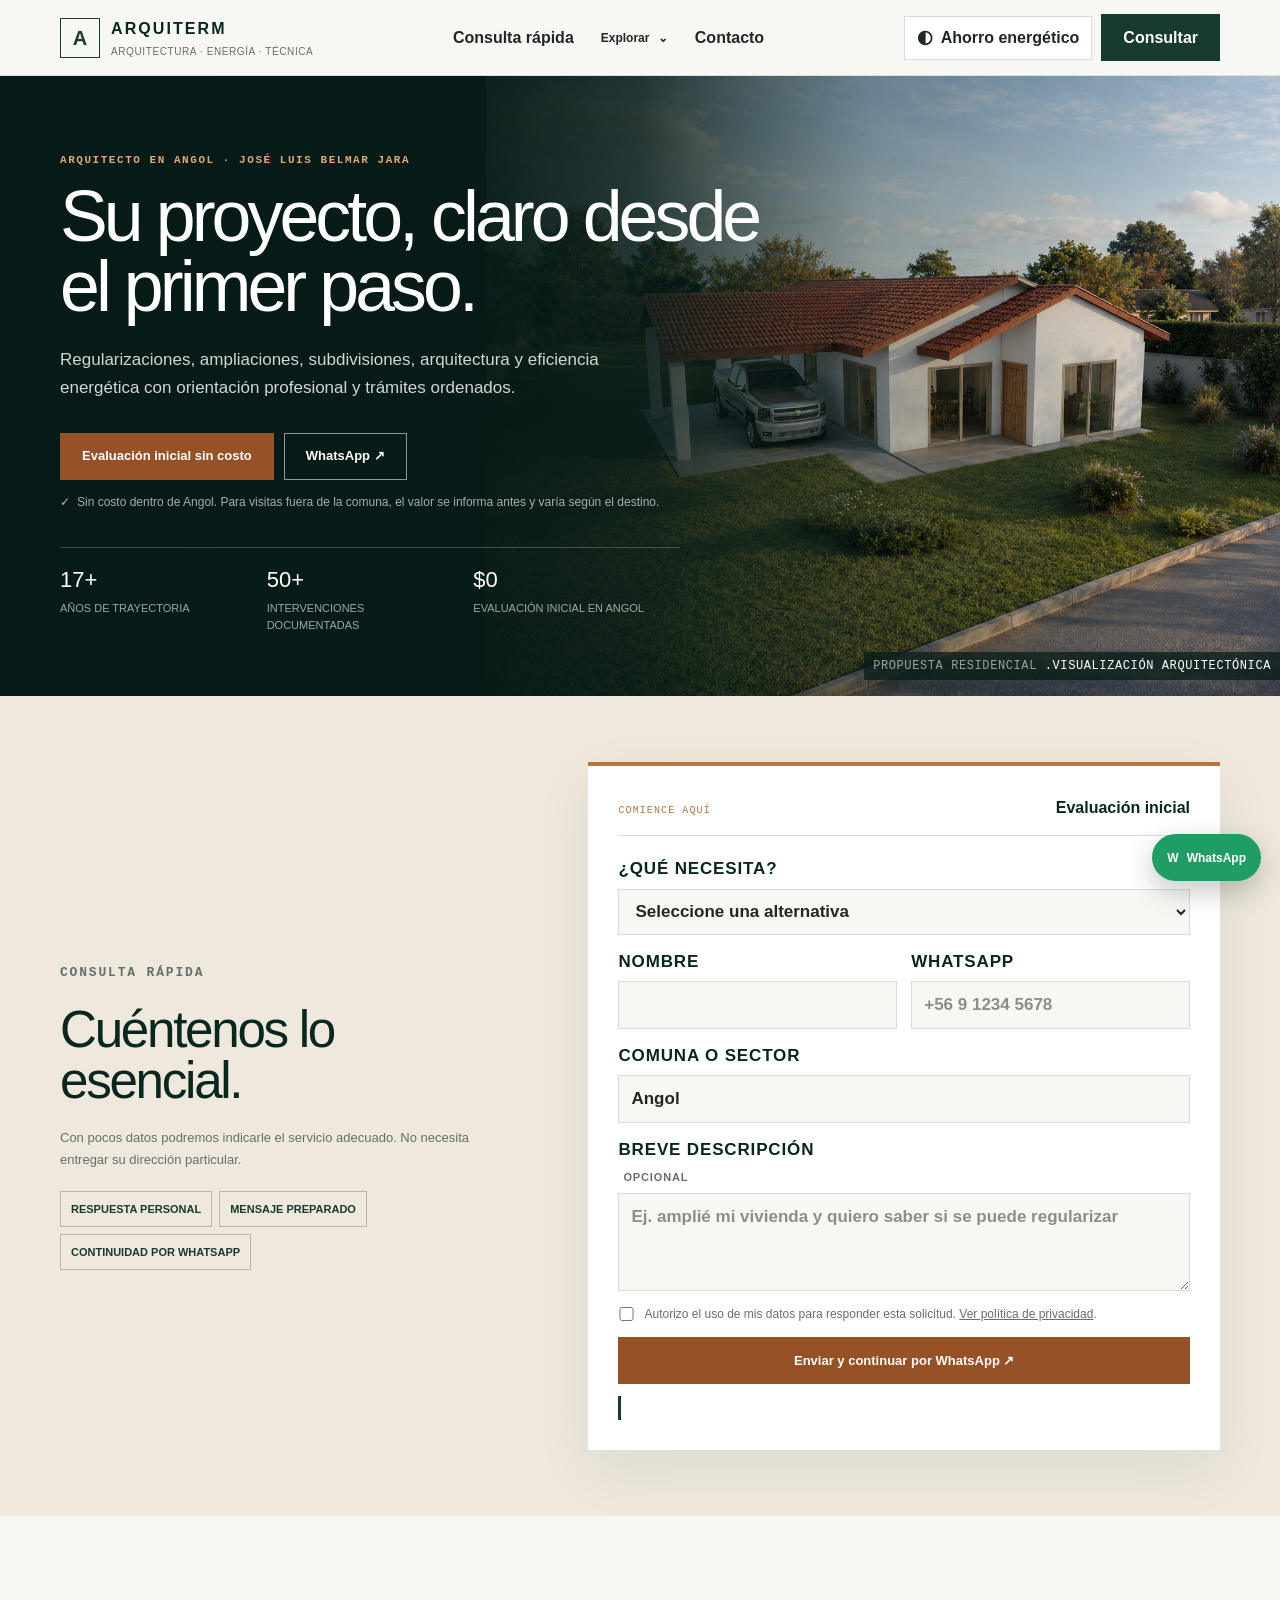
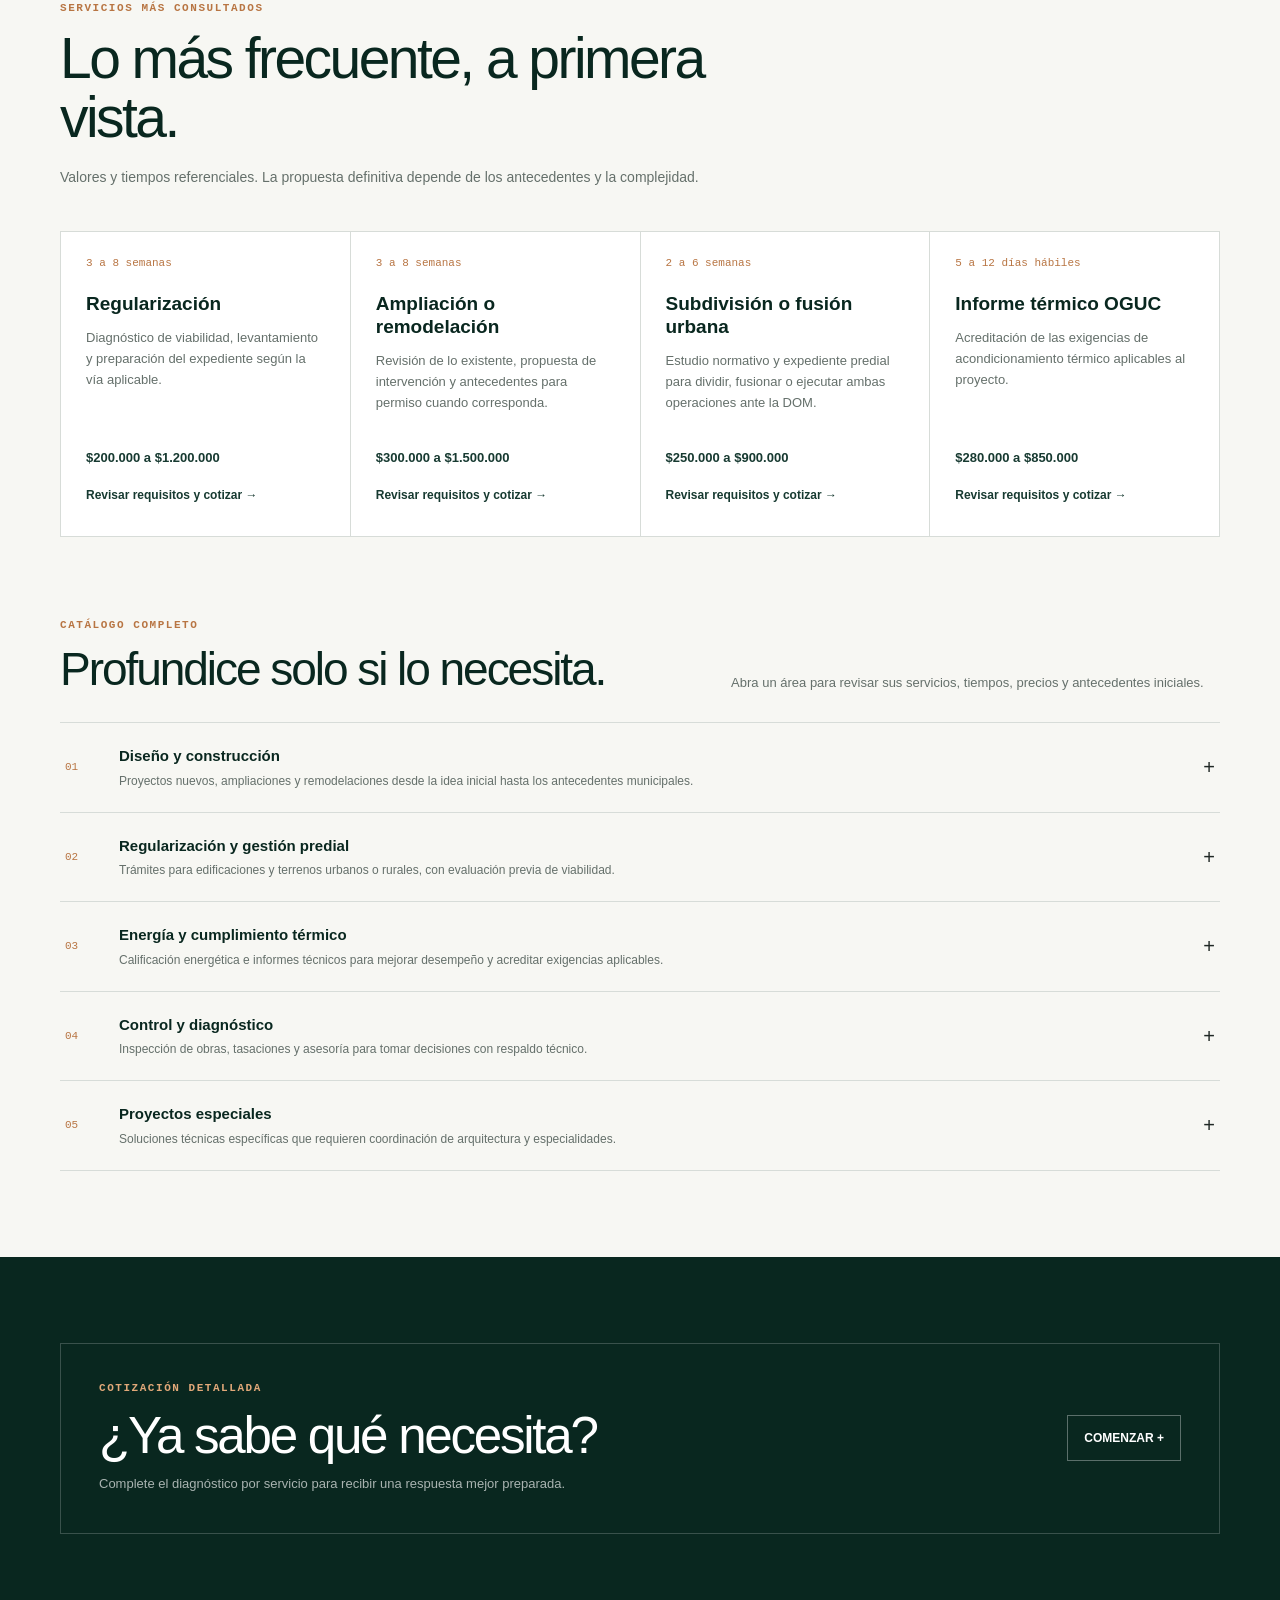
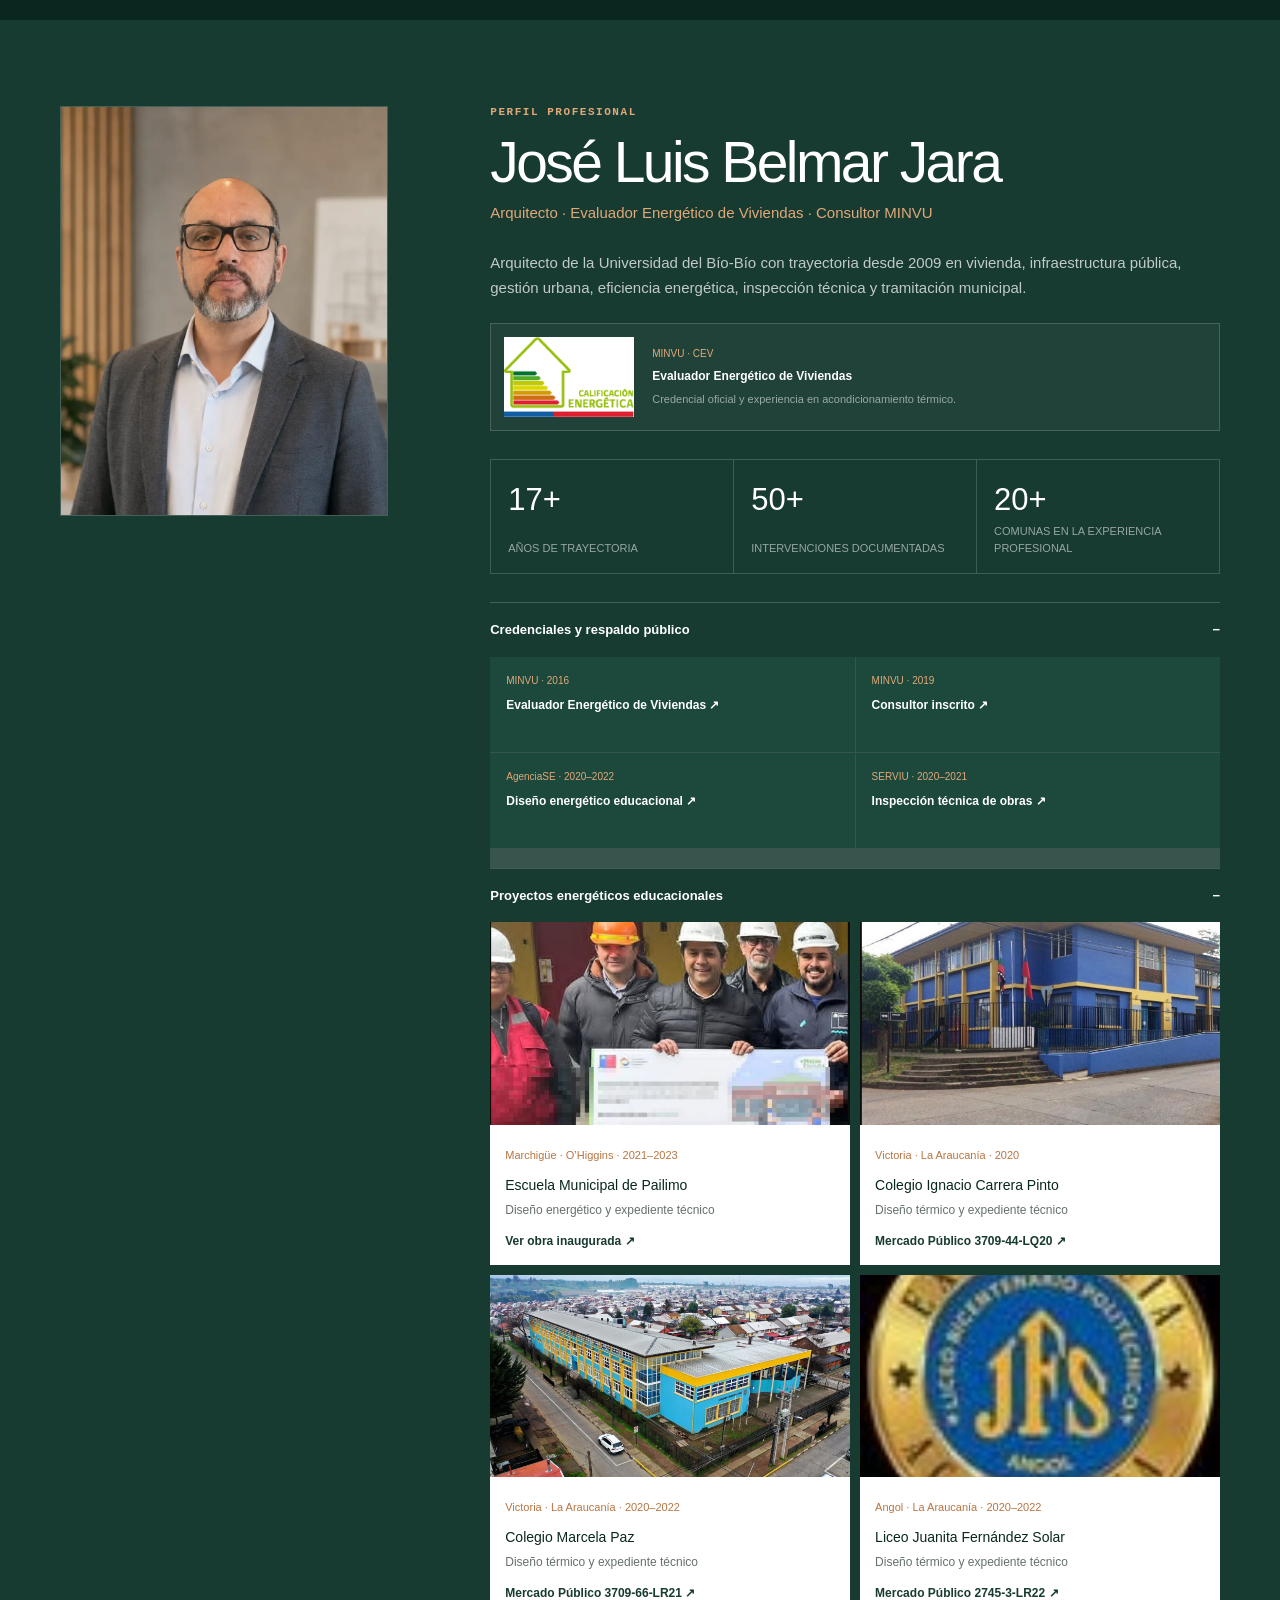
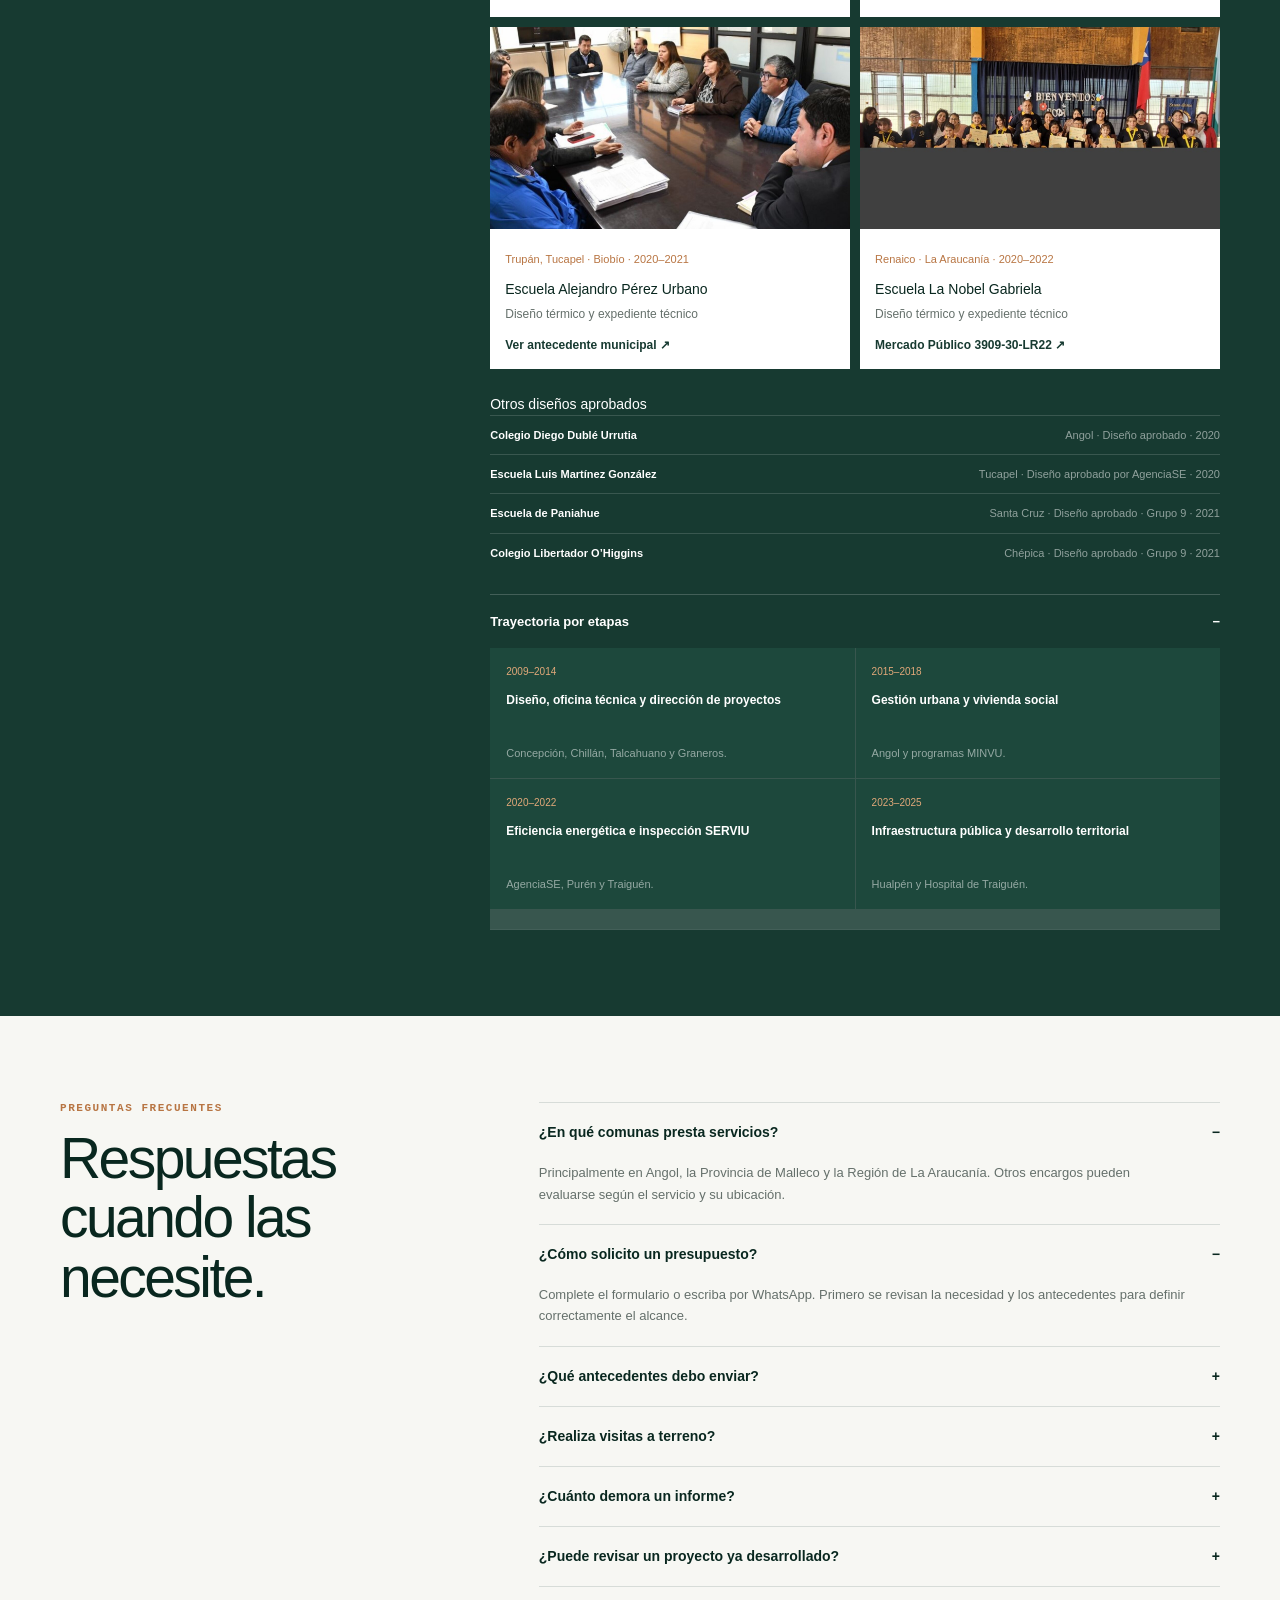
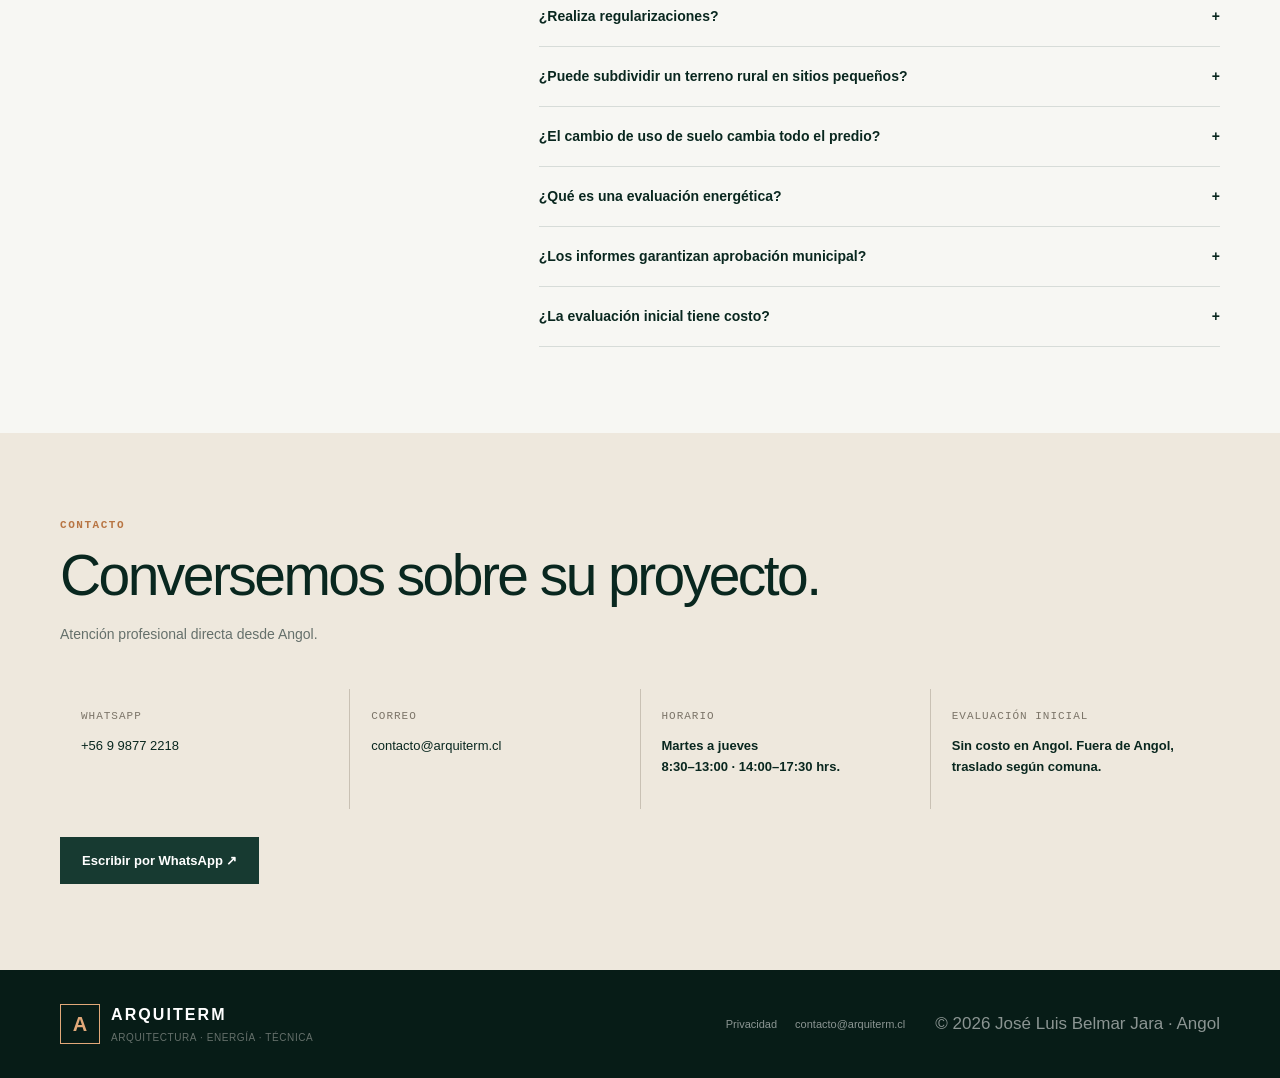
==== commit 23c30381: "Aclarar ejemplo de teléfono del cliente" ====
--- a/index.html
+++ b/index.html
@@ -14,7 +14,7 @@
 
 
 
-<meta content="#09271f" name="theme-color"/><meta content="strict-origin-when-cross-origin" name="referrer"/><script>try{const saved=localStorage.getItem("arquiterm-theme");const system=window.matchMedia("(prefers-color-scheme: dark)").matches;document.documentElement.dataset.theme=saved==="dark"||(!saved&&system)?"dark":"light"}catch{document.documentElement.dataset.theme="light"}</script></head><body class=""><main><a class="skip-link" href="#contenido">Saltar al contenido</a><header class="header"><a aria-label="Arquiterm, inicio" class="brand" href="#inicio"><b>A</b><span><strong>ARQUITERM</strong><small>Arquitectura · Energía · Técnica</small></span></a><button aria-expanded="false" aria-label="Abrir menú" class="menu" type="button"><i></i><i></i><i></i></button><nav aria-label="Navegación principal" class=""><a href="#consulta-rapida">Consulta rápida</a><details class="nav-dropdown"><summary>Explorar <span>⌄</span></summary><div><a href="#servicios">Servicios</a><a href="#diagnostico">Cotización detallada</a><a href="#experiencia">Experiencia</a><a href="#preguntas">Preguntas frecuentes</a></div></details><a href="#contacto">Contacto</a></nav><div class="header-actions"><button aria-pressed="false" class="theme-toggle" title="Cambiar modo de visualización" type="button"><span aria-hidden="true">◐</span><span>Ahorro energético</span></button><a class="btn header-btn" href="#consulta-rapida">Consultar</a></div></header><section class="hero" id="inicio"><div aria-hidden="true" class="hero-bg"></div><div aria-hidden="true" class="hero-shade"></div><div class="wrap hero-content" id="contenido"><p class="tag light">Arquitecto en Angol · José Luis Belmar Jara</p><h1>Su proyecto, claro desde el primer paso.</h1><p class="hero-lead">Regularizaciones, ampliaciones, subdivisiones, arquitectura y eficiencia energética con orientación profesional y trámites ordenados.</p><div class="actions"><a class="btn accent" href="#consulta-rapida">Evaluación inicial sin costo</a><a class="btn ghost" href="https://wa.me/56998772218?text=Hola%20Jos%C3%A9%20Luis%2C%20quisiera%20consultar%20por%20Arquiterm." rel="noopener noreferrer" target="_blank">WhatsApp ↗</a></div><p class="hero-reassurance">Sin costo dentro de Angol. Para visitas fuera de la comuna, el valor se informa antes y varía según el destino.</p><div class="hero-data"><div><strong>17+</strong><span>años de trayectoria</span></div><div><strong>50+</strong><span>intervenciones documentadas</span></div><div><strong>$0</strong><span>evaluación inicial en Angol</span></div></div></div><p class="hero-image-note"> PROPUESTA RESIDENCIAL <span> .VISUALIZACIÓN ARQUITECTÓNICA </span></p></section><section class="quick-contact" id="consulta-rapida"><div class="wrap quick-contact-grid"><div class="quick-contact-copy"><p class="tag">Consulta rápida</p><h2>Cuéntenos lo esencial.</h2><p>Con pocos datos podremos indicarle el servicio adecuado. No necesita entregar su dirección particular.</p><ul><li>Respuesta personal</li><li>Mensaje preparado</li><li>Continuidad por WhatsApp</li></ul></div><form class="quick-form"><div class="quick-form-head"><small>COMIENCE AQUÍ</small><strong>Evaluación inicial</strong></div><label>¿Qué necesita?<select name="quickNeed" required=""><option disabled="" selected="" value="">Seleccione una alternativa</option><option>Regularizar o ampliar una vivienda</option><option>Subdividir, fusionar o lotear un terreno</option><option>Diseñar o modificar una construcción</option><option>Evaluación energética o informe térmico</option><option>Inspección técnica o tasación</option><option>No sé qué servicio necesito</option></select></label><div class="quick-fields"><label>Nombre<input autocomplete="name" name="quickName" required=""/></label><label>WhatsApp<input autocomplete="tel" inputmode="tel" name="quickPhone" placeholder="+56 9 9876 5432" required="" type="tel"/></label></div><label>Comuna o sector<input name="quickCity" required="" value="Angol"/></label><label>Breve descripción <em>Opcional</em><textarea name="quickDetails" placeholder="Ej. amplié mi vivienda y quiero saber si se puede regularizar" rows="3"></textarea></label><label aria-hidden="true" class="honeypot">Sitio web<input autocomplete="off" name="quickWebsite" tabindex="-1"/></label><label class="consent"><input name="consent" required="" type="checkbox" value="yes"/><span>Autorizo el uso de mis datos para responder esta solicitud. <a href="privacidad.html">Ver política de privacidad</a>.</span></label><button class="btn accent" type="submit">Enviar y continuar por WhatsApp ↗</button><p aria-live="polite" class="form-status" id="quickFormStatus"></p></form></div></section><section class="section wrap" id="servicios"><div class="heading"><p class="tag">Servicios más consultados</p><h2>Lo más frecuente, a primera vista.</h2><p>Valores y tiempos referenciales. La propuesta definitiva depende de los antecedentes y la complejidad.</p></div><div class="popular-grid"><article><small>3 a 8 semanas</small><h3>Regularización</h3><p>Diagnóstico de viabilidad, levantamiento y preparación del expediente según la vía aplicable.</p><strong>$200.000 a $1.200.000</strong><button class="quote-service" data-area="tramites" data-service="regularizacion" type="button">Revisar requisitos y cotizar →</button></article><article><small>3 a 8 semanas</small><h3>Ampliación o remodelación</h3><p>Revisión de lo existente, propuesta de intervención y antecedentes para permiso cuando corresponda.</p><strong>$300.000 a $1.500.000</strong><button class="quote-service" data-area="arquitectura" data-service="ampliacion" type="button">Revisar requisitos y cotizar →</button></article><article><small>2 a 6 semanas</small><h3>Subdivisión o fusión urbana</h3><p>Estudio normativo y expediente predial para dividir, fusionar o ejecutar ambas operaciones ante la DOM.</p><strong>$250.000 a $900.000</strong><button class="quote-service" data-area="tramites" data-service="predial_urbano" type="button">Revisar requisitos y cotizar →</button></article><article><small>5 a 12 días hábiles</small><h3>Informe térmico OGUC</h3><p>Acreditación de las exigencias de acondicionamiento térmico aplicables al proyecto.</p><strong>$280.000 a $850.000</strong><button class="quote-service" data-area="energia" data-service="informe_termico" type="button">Revisar requisitos y cotizar →</button></article></div><div class="all-services-head"><div><p class="tag">Catálogo completo</p><h2>Profundice solo si lo necesita.</h2></div><p>Abra un área para revisar sus servicios, tiempos, precios y antecedentes iniciales.</p></div><div class="service-accordion"><details><summary><span>01</span><div><strong>Diseño y construcción</strong><small>Proyectos nuevos, ampliaciones y remodelaciones desde la idea inicial hasta los antecedentes municipales.</small></div><b>+</b></summary><div class="service-detail-grid"><article><h3>Proyecto de arquitectura</h3><p>Diseño y expediente técnico para obra nueva, desde la factibilidad hasta el ingreso municipal.</p><dl><div><dt>Preparación</dt><dd>4 a 10 semanas</dd></div><div><dt>Honorario</dt><dd>$1.200.000 a $4.500.000</dd></div></dl><details><summary>Antecedentes principales</summary><ul><li>Dirección o rol de avalúo</li><li>Certificado de Informaciones Previas (si lo tiene)</li><li>Título o antecedente de dominio</li><li>Levantamiento topográfico cuando corresponda</li><li>Programa de recintos y superficie esperada</li></ul></details><button class="quote-service" data-area="arquitectura" data-service="proyecto_arquitectura" type="button">Cotizar este servicio →</button></article><article><h3>Ampliación o remodelación</h3><p>Revisión de lo existente, propuesta de intervención y antecedentes para permiso cuando corresponda.</p><dl><div><dt>Preparación</dt><dd>3 a 8 semanas</dd></div><div><dt>Honorario</dt><dd>$300.000 a $1.500.000</dd></div></dl><details><summary>Antecedentes principales</summary><ul><li>Permiso y recepción final existentes, si los hay</li><li>Planos anteriores</li><li>Certificado de Informaciones Previas</li><li>Rol de avalúo</li><li>Fotografías interiores y exteriores</li></ul></details><button class="quote-service" data-area="arquitectura" data-service="ampliacion" type="button">Cotizar este servicio →</button></article></div></details><details><summary><span>02</span><div><strong>Regularización y gestión predial</strong><small>Trámites para edificaciones y terrenos urbanos o rurales, con evaluación previa de viabilidad.</small></div><b>+</b></summary><div class="service-detail-grid"><article><h3>Regularización</h3><p>Diagnóstico de viabilidad, levantamiento y preparación del expediente según la vía aplicable.</p><dl><div><dt>Preparación</dt><dd>3 a 8 semanas</dd></div><div><dt>Honorario</dt><dd>$200.000 a $1.200.000</dd></div></dl><details><summary>Antecedentes principales</summary><ul><li>Escritura o título de dominio</li><li>Certificado de avalúo fiscal detallado</li><li>Rol y dirección de la propiedad</li><li>CIP y antecedentes municipales existentes</li><li>Permisos o recepciones anteriores</li></ul></details><button class="quote-service" data-area="tramites" data-service="regularizacion" type="button">Cotizar este servicio →</button></article><article><h3>Subdivisión o fusión urbana</h3><p>Estudio normativo y expediente predial para dividir, fusionar o ejecutar ambas operaciones ante la DOM.</p><dl><div><dt>Preparación</dt><dd>2 a 6 semanas</dd></div><div><dt>Honorario</dt><dd>$250.000 a $900.000</dd></div></dl><details><summary>Antecedentes principales</summary><ul><li>Escritura e inscripción de dominio vigente</li><li>Certificado de Informaciones Previas</li><li>Certificado de avalúo fiscal</li><li>Plano de loteo o subdivisión anterior</li><li>Levantamiento topográfico georreferenciado</li></ul></details><button class="quote-service" data-area="tramites" data-service="predial_urbano" type="button">Cotizar este servicio →</button></article><article><h3>Subdivisión o fusión rural</h3><p>Preparación y coordinación de antecedentes prediales rurales, incluida certificación SAG cuando corresponda.</p><dl><div><dt>Preparación</dt><dd>3 a 8 semanas</dd></div><div><dt>Honorario</dt><dd>$350.000 a $1.500.000</dd></div></dl><details><summary>Antecedentes principales</summary><ul><li>Inscripción de dominio vigente y escritura</li><li>Certificado de avalúo fiscal</li><li>Certificado de ruralidad o CIP</li><li>Plano predial inscrito o anterior</li><li>Levantamiento topográfico georreferenciado</li></ul></details><button class="quote-service" data-area="tramites" data-service="predial_rural" type="button">Cotizar este servicio →</button></article><article><h3>Loteo urbano o desarrollo predial rural</h3><p>Factibilidad y proyecto para dividir suelo cuando se requieren urbanizaciones, cesiones o pronunciamientos sectoriales.</p><dl><div><dt>Preparación</dt><dd>6 a 16 semanas</dd></div><div><dt>Honorario</dt><dd>$1.200.000 a $6.000.000</dd></div></dl><details><summary>Antecedentes principales</summary><ul><li>Título e inscripción de dominio</li><li>CIP o certificado de ruralidad</li><li>Levantamiento topográfico georreferenciado</li><li>Plano y cabida del predio</li><li>Factibilidades sanitaria y eléctrica</li></ul></details><button class="quote-service" data-area="tramites" data-service="loteo" type="button">Cotizar este servicio →</button></article><article><h3>Cambio de uso de suelo / IFC rural</h3><p>Expediente para solicitar el Informe de Factibilidad para Construcciones ajenas a la agricultura en área rural.</p><dl><div><dt>Preparación</dt><dd>4 a 10 semanas</dd></div><div><dt>Honorario</dt><dd>$600.000 a $2.500.000</dd></div></dl><details><summary>Antecedentes principales</summary><ul><li>Título e inscripción de dominio vigente</li><li>CIP rural o certificado de zonificación</li><li>Certificado de avalúo y rol</li><li>Plano georreferenciado del predio</li><li>Anteproyecto de arquitectura y emplazamiento</li></ul></details><button class="quote-service" data-area="tramites" data-service="ifc" type="button">Cotizar este servicio →</button></article></div></details><details><summary><span>03</span><div><strong>Energía y cumplimiento térmico</strong><small>Calificación energética e informes técnicos para mejorar desempeño y acreditar exigencias aplicables.</small></div><b>+</b></summary><div class="service-detail-grid"><article><h3>Calificación energética de vivienda (CEV)</h3><p>Precalificación o calificación oficial del desempeño energético de una vivienda.</p><dl><div><dt>Preparación</dt><dd>5 a 12 días hábiles</dd></div><div><dt>Honorario</dt><dd>$250.000 a $650.000</dd></div></dl><details><summary>Antecedentes principales</summary><ul><li>Solicitud y declaración del mandante</li><li>Permiso de edificación o CIP, según etapa</li><li>Recepción final para calificación, cuando corresponda</li><li>Planos de emplazamiento, plantas, cortes y elevaciones</li><li>Especificaciones técnicas y materialidades</li></ul></details><button class="quote-service" data-area="energia" data-service="cev" type="button">Cotizar este servicio →</button></article><article><h3>Informe térmico OGUC</h3><p>Acreditación de las exigencias de acondicionamiento térmico aplicables al proyecto.</p><dl><div><dt>Preparación</dt><dd>5 a 12 días hábiles</dd></div><div><dt>Honorario</dt><dd>$280.000 a $850.000</dd></div></dl><details><summary>Antecedentes principales</summary><ul><li>Ubicación exacta y emplazamiento</li><li>Plantas, cortes y elevaciones</li><li>Especificaciones técnicas</li><li>Escantillones y detalles de envolvente</li><li>Cuadro de ventanas y puertas</li></ul></details><button class="quote-service" data-area="energia" data-service="informe_termico" type="button">Cotizar este servicio →</button></article></div></details><details><summary><span>04</span><div><strong>Control y diagnóstico</strong><small>Inspección de obras, tasaciones y asesoría para tomar decisiones con respaldo técnico.</small></div><b>+</b></summary><div class="service-detail-grid"><article><h3>Inspección técnica de obra</h3><p>Control independiente de calidad, avance y concordancia con planos y especificaciones.</p><dl><div><dt>Preparación</dt><dd>Inicio en 3 a 7 días; seguimiento durante la obra</dd></div><div><dt>Honorario</dt><dd>$90.000 a $180.000 por visita</dd></div></dl><details><summary>Antecedentes principales</summary><ul><li>Permiso y planos aprobados</li><li>Especificaciones técnicas</li><li>Contrato y presupuesto de obra</li><li>Carta Gantt o programación</li><li>Proyectos de especialidades</li></ul></details><button class="quote-service" data-area="control" data-service="ito" type="button">Cotizar este servicio →</button></article><article><h3>Tasación inmobiliaria</h3><p>Opinión de valor fundada en características físicas, legales, urbanas y referencias de mercado.</p><dl><div><dt>Preparación</dt><dd>4 a 8 días hábiles</dd></div><div><dt>Honorario</dt><dd>$140.000 a $350.000</dd></div></dl><details><summary>Antecedentes principales</summary><ul><li>Dirección y rol de avalúo</li><li>Título o escritura disponible</li><li>Certificado de avalúo fiscal</li><li>Plano o croquis con superficies</li><li>Permiso y recepción final</li></ul></details><button class="quote-service" data-area="control" data-service="tasacion" type="button">Cotizar este servicio →</button></article><article><h3>Asesoría técnica</h3><p>Revisión profesional antes de comprar, construir, reparar o tomar una decisión técnica.</p><dl><div><dt>Preparación</dt><dd>2 a 7 días hábiles</dd></div><div><dt>Honorario</dt><dd>$80.000 a $280.000</dd></div></dl><details><summary>Antecedentes principales</summary><ul><li>Descripción clara del problema</li><li>Dirección o sector</li><li>Fotografías y videos</li><li>Planos o croquis disponibles</li><li>Documentos municipales relacionados</li></ul></details><button class="quote-service" data-area="control" data-service="asesoria" type="button">Cotizar este servicio →</button></article></div></details><details><summary><span>05</span><div><strong>Proyectos especiales</strong><small>Soluciones técnicas específicas que requieren coordinación de arquitectura y especialidades.</small></div><b>+</b></summary><div class="service-detail-grid"><article><h3>Proyecto de sala de basura para edificios</h3><p>Diseño, memoria y coordinación del sistema de acumulación y extracción de residuos del edificio.</p><dl><div><dt>Preparación</dt><dd>1 a 4 semanas</dd></div><div><dt>Honorario</dt><dd>$300.000 a $1.200.000</dd></div></dl><details><summary>Antecedentes principales</summary><ul><li>Planos de arquitectura del edificio</li><li>Cantidad de pisos y departamentos o locales</li><li>Emplazamiento y acceso del camión recolector</li><li>Sistema existente, si se trata de adecuación</li><li>Frecuencia municipal de retiro</li></ul></details><button class="quote-service" data-area="especiales" data-service="sala_basura" type="button">Cotizar este servicio →</button></article></div></details></div></section><section class="section quote"><div class="wrap"><details class="smart-disclosure" id="diagnostico"><summary><div><p class="tag light">Cotización detallada</p><h2>¿Ya sabe qué necesita?</h2><span>Complete el diagnóstico por servicio para recibir una respuesta mejor preparada.</span></div><b>Comenzar +</b></summary><form class="smart-form"><div class="form-choice"><label>Área<select id="serviceArea" name="serviceArea"><option value="arquitectura">Diseño y construcción</option><option selected="" value="tramites">Regularización y gestión predial</option><option value="energia">Energía y cumplimiento térmico</option><option value="control">Control y diagnóstico</option><option value="especiales">Proyectos especiales</option></select></label><label>Servicio<select id="serviceType" name="serviceType"><option selected="" value="regularizacion">Regularización</option><option value="predial_urbano">Subdivisión o fusión urbana</option><option value="predial_rural">Subdivisión o fusión rural</option><option value="loteo">Loteo urbano o desarrollo predial rural</option><option value="ifc">Cambio de uso de suelo / IFC rural</option></select></label></div><div class="guide-summary"><div><small>PREPARACIÓN PROFESIONAL</small><strong>3 a 8 semanas</strong></div><div><small>REVISIÓN EXTERNA</small><strong>Ley 20.898: hasta 90 días hábiles en DOM; vía general: plazo normativo de 30 días</strong></div><div><small>HONORARIO REFERENCIAL</small><strong>$200.000 a $1.200.000</strong></div></div><p class="fee-note">Desde $200.000 para casos simples, de baja superficie y con antecedentes suficientes. No incluye obras correctivas, cálculo estructural, especialidades, certificados ni derechos municipales.</p><p class="smart-alert"><b>Importante:</b> La regularización no puede garantizarse antes de revisar uso de suelo, riesgos, deslindes, superficie, antigüedad y condiciones de seguridad.</p><div class="form-block"><h3>Antecedentes del proyecto</h3><div class="fields">
+<meta content="#09271f" name="theme-color"/><meta content="strict-origin-when-cross-origin" name="referrer"/><script>try{const saved=localStorage.getItem("arquiterm-theme");const system=window.matchMedia("(prefers-color-scheme: dark)").matches;document.documentElement.dataset.theme=saved==="dark"||(!saved&&system)?"dark":"light"}catch{document.documentElement.dataset.theme="light"}</script></head><body class=""><main><a class="skip-link" href="#contenido">Saltar al contenido</a><header class="header"><a aria-label="Arquiterm, inicio" class="brand" href="#inicio"><b>A</b><span><strong>ARQUITERM</strong><small>Arquitectura · Energía · Técnica</small></span></a><button aria-expanded="false" aria-label="Abrir menú" class="menu" type="button"><i></i><i></i><i></i></button><nav aria-label="Navegación principal" class=""><a href="#consulta-rapida">Consulta rápida</a><details class="nav-dropdown"><summary>Explorar <span>⌄</span></summary><div><a href="#servicios">Servicios</a><a href="#diagnostico">Cotización detallada</a><a href="#experiencia">Experiencia</a><a href="#preguntas">Preguntas frecuentes</a></div></details><a href="#contacto">Contacto</a></nav><div class="header-actions"><button aria-pressed="false" class="theme-toggle" title="Cambiar modo de visualización" type="button"><span aria-hidden="true">◐</span><span>Ahorro energético</span></button><a class="btn header-btn" href="#consulta-rapida">Consultar</a></div></header><section class="hero" id="inicio"><div aria-hidden="true" class="hero-bg"></div><div aria-hidden="true" class="hero-shade"></div><div class="wrap hero-content" id="contenido"><p class="tag light">Arquitecto en Angol · José Luis Belmar Jara</p><h1>Su proyecto, claro desde el primer paso.</h1><p class="hero-lead">Regularizaciones, ampliaciones, subdivisiones, arquitectura y eficiencia energética con orientación profesional y trámites ordenados.</p><div class="actions"><a class="btn accent" href="#consulta-rapida">Evaluación inicial sin costo</a><a class="btn ghost" href="https://wa.me/56998772218?text=Hola%20Jos%C3%A9%20Luis%2C%20quisiera%20consultar%20por%20Arquiterm." rel="noopener noreferrer" target="_blank">WhatsApp ↗</a></div><p class="hero-reassurance">Sin costo dentro de Angol. Para visitas fuera de la comuna, el valor se informa antes y varía según el destino.</p><div class="hero-data"><div><strong>17+</strong><span>años de trayectoria</span></div><div><strong>50+</strong><span>intervenciones documentadas</span></div><div><strong>$0</strong><span>evaluación inicial en Angol</span></div></div></div><p class="hero-image-note"> PROPUESTA RESIDENCIAL <span> .VISUALIZACIÓN ARQUITECTÓNICA </span></p></section><section class="quick-contact" id="consulta-rapida"><div class="wrap quick-contact-grid"><div class="quick-contact-copy"><p class="tag">Consulta rápida</p><h2>Cuéntenos lo esencial.</h2><p>Con pocos datos podremos indicarle el servicio adecuado. No necesita entregar su dirección particular.</p><ul><li>Respuesta personal</li><li>Mensaje preparado</li><li>Continuidad por WhatsApp</li></ul></div><form class="quick-form"><div class="quick-form-head"><small>COMIENCE AQUÍ</small><strong>Evaluación inicial</strong></div><label>¿Qué necesita?<select name="quickNeed" required=""><option disabled="" selected="" value="">Seleccione una alternativa</option><option>Regularizar o ampliar una vivienda</option><option>Subdividir, fusionar o lotear un terreno</option><option>Diseñar o modificar una construcción</option><option>Evaluación energética o informe térmico</option><option>Inspección técnica o tasación</option><option>No sé qué servicio necesito</option></select></label><div class="quick-fields"><label>Nombre<input autocomplete="name" name="quickName" required=""/></label><label>WhatsApp<input autocomplete="tel" inputmode="tel" name="quickPhone" placeholder="+56 9 1234 5678" required="" type="tel"/></label></div><label>Comuna o sector<input name="quickCity" required="" value="Angol"/></label><label>Breve descripción <em>Opcional</em><textarea name="quickDetails" placeholder="Ej. amplié mi vivienda y quiero saber si se puede regularizar" rows="3"></textarea></label><label aria-hidden="true" class="honeypot">Sitio web<input autocomplete="off" name="quickWebsite" tabindex="-1"/></label><label class="consent"><input name="consent" required="" type="checkbox" value="yes"/><span>Autorizo el uso de mis datos para responder esta solicitud. <a href="privacidad.html">Ver política de privacidad</a>.</span></label><button class="btn accent" type="submit">Enviar y continuar por WhatsApp ↗</button><p aria-live="polite" class="form-status" id="quickFormStatus"></p></form></div></section><section class="section wrap" id="servicios"><div class="heading"><p class="tag">Servicios más consultados</p><h2>Lo más frecuente, a primera vista.</h2><p>Valores y tiempos referenciales. La propuesta definitiva depende de los antecedentes y la complejidad.</p></div><div class="popular-grid"><article><small>3 a 8 semanas</small><h3>Regularización</h3><p>Diagnóstico de viabilidad, levantamiento y preparación del expediente según la vía aplicable.</p><strong>$200.000 a $1.200.000</strong><button class="quote-service" data-area="tramites" data-service="regularizacion" type="button">Revisar requisitos y cotizar →</button></article><article><small>3 a 8 semanas</small><h3>Ampliación o remodelación</h3><p>Revisión de lo existente, propuesta de intervención y antecedentes para permiso cuando corresponda.</p><strong>$300.000 a $1.500.000</strong><button class="quote-service" data-area="arquitectura" data-service="ampliacion" type="button">Revisar requisitos y cotizar →</button></article><article><small>2 a 6 semanas</small><h3>Subdivisión o fusión urbana</h3><p>Estudio normativo y expediente predial para dividir, fusionar o ejecutar ambas operaciones ante la DOM.</p><strong>$250.000 a $900.000</strong><button class="quote-service" data-area="tramites" data-service="predial_urbano" type="button">Revisar requisitos y cotizar →</button></article><article><small>5 a 12 días hábiles</small><h3>Informe térmico OGUC</h3><p>Acreditación de las exigencias de acondicionamiento térmico aplicables al proyecto.</p><strong>$280.000 a $850.000</strong><button class="quote-service" data-area="energia" data-service="informe_termico" type="button">Revisar requisitos y cotizar →</button></article></div><div class="all-services-head"><div><p class="tag">Catálogo completo</p><h2>Profundice solo si lo necesita.</h2></div><p>Abra un área para revisar sus servicios, tiempos, precios y antecedentes iniciales.</p></div><div class="service-accordion"><details><summary><span>01</span><div><strong>Diseño y construcción</strong><small>Proyectos nuevos, ampliaciones y remodelaciones desde la idea inicial hasta los antecedentes municipales.</small></div><b>+</b></summary><div class="service-detail-grid"><article><h3>Proyecto de arquitectura</h3><p>Diseño y expediente técnico para obra nueva, desde la factibilidad hasta el ingreso municipal.</p><dl><div><dt>Preparación</dt><dd>4 a 10 semanas</dd></div><div><dt>Honorario</dt><dd>$1.200.000 a $4.500.000</dd></div></dl><details><summary>Antecedentes principales</summary><ul><li>Dirección o rol de avalúo</li><li>Certificado de Informaciones Previas (si lo tiene)</li><li>Título o antecedente de dominio</li><li>Levantamiento topográfico cuando corresponda</li><li>Programa de recintos y superficie esperada</li></ul></details><button class="quote-service" data-area="arquitectura" data-service="proyecto_arquitectura" type="button">Cotizar este servicio →</button></article><article><h3>Ampliación o remodelación</h3><p>Revisión de lo existente, propuesta de intervención y antecedentes para permiso cuando corresponda.</p><dl><div><dt>Preparación</dt><dd>3 a 8 semanas</dd></div><div><dt>Honorario</dt><dd>$300.000 a $1.500.000</dd></div></dl><details><summary>Antecedentes principales</summary><ul><li>Permiso y recepción final existentes, si los hay</li><li>Planos anteriores</li><li>Certificado de Informaciones Previas</li><li>Rol de avalúo</li><li>Fotografías interiores y exteriores</li></ul></details><button class="quote-service" data-area="arquitectura" data-service="ampliacion" type="button">Cotizar este servicio →</button></article></div></details><details><summary><span>02</span><div><strong>Regularización y gestión predial</strong><small>Trámites para edificaciones y terrenos urbanos o rurales, con evaluación previa de viabilidad.</small></div><b>+</b></summary><div class="service-detail-grid"><article><h3>Regularización</h3><p>Diagnóstico de viabilidad, levantamiento y preparación del expediente según la vía aplicable.</p><dl><div><dt>Preparación</dt><dd>3 a 8 semanas</dd></div><div><dt>Honorario</dt><dd>$200.000 a $1.200.000</dd></div></dl><details><summary>Antecedentes principales</summary><ul><li>Escritura o título de dominio</li><li>Certificado de avalúo fiscal detallado</li><li>Rol y dirección de la propiedad</li><li>CIP y antecedentes municipales existentes</li><li>Permisos o recepciones anteriores</li></ul></details><button class="quote-service" data-area="tramites" data-service="regularizacion" type="button">Cotizar este servicio →</button></article><article><h3>Subdivisión o fusión urbana</h3><p>Estudio normativo y expediente predial para dividir, fusionar o ejecutar ambas operaciones ante la DOM.</p><dl><div><dt>Preparación</dt><dd>2 a 6 semanas</dd></div><div><dt>Honorario</dt><dd>$250.000 a $900.000</dd></div></dl><details><summary>Antecedentes principales</summary><ul><li>Escritura e inscripción de dominio vigente</li><li>Certificado de Informaciones Previas</li><li>Certificado de avalúo fiscal</li><li>Plano de loteo o subdivisión anterior</li><li>Levantamiento topográfico georreferenciado</li></ul></details><button class="quote-service" data-area="tramites" data-service="predial_urbano" type="button">Cotizar este servicio →</button></article><article><h3>Subdivisión o fusión rural</h3><p>Preparación y coordinación de antecedentes prediales rurales, incluida certificación SAG cuando corresponda.</p><dl><div><dt>Preparación</dt><dd>3 a 8 semanas</dd></div><div><dt>Honorario</dt><dd>$350.000 a $1.500.000</dd></div></dl><details><summary>Antecedentes principales</summary><ul><li>Inscripción de dominio vigente y escritura</li><li>Certificado de avalúo fiscal</li><li>Certificado de ruralidad o CIP</li><li>Plano predial inscrito o anterior</li><li>Levantamiento topográfico georreferenciado</li></ul></details><button class="quote-service" data-area="tramites" data-service="predial_rural" type="button">Cotizar este servicio →</button></article><article><h3>Loteo urbano o desarrollo predial rural</h3><p>Factibilidad y proyecto para dividir suelo cuando se requieren urbanizaciones, cesiones o pronunciamientos sectoriales.</p><dl><div><dt>Preparación</dt><dd>6 a 16 semanas</dd></div><div><dt>Honorario</dt><dd>$1.200.000 a $6.000.000</dd></div></dl><details><summary>Antecedentes principales</summary><ul><li>Título e inscripción de dominio</li><li>CIP o certificado de ruralidad</li><li>Levantamiento topográfico georreferenciado</li><li>Plano y cabida del predio</li><li>Factibilidades sanitaria y eléctrica</li></ul></details><button class="quote-service" data-area="tramites" data-service="loteo" type="button">Cotizar este servicio →</button></article><article><h3>Cambio de uso de suelo / IFC rural</h3><p>Expediente para solicitar el Informe de Factibilidad para Construcciones ajenas a la agricultura en área rural.</p><dl><div><dt>Preparación</dt><dd>4 a 10 semanas</dd></div><div><dt>Honorario</dt><dd>$600.000 a $2.500.000</dd></div></dl><details><summary>Antecedentes principales</summary><ul><li>Título e inscripción de dominio vigente</li><li>CIP rural o certificado de zonificación</li><li>Certificado de avalúo y rol</li><li>Plano georreferenciado del predio</li><li>Anteproyecto de arquitectura y emplazamiento</li></ul></details><button class="quote-service" data-area="tramites" data-service="ifc" type="button">Cotizar este servicio →</button></article></div></details><details><summary><span>03</span><div><strong>Energía y cumplimiento térmico</strong><small>Calificación energética e informes técnicos para mejorar desempeño y acreditar exigencias aplicables.</small></div><b>+</b></summary><div class="service-detail-grid"><article><h3>Calificación energética de vivienda (CEV)</h3><p>Precalificación o calificación oficial del desempeño energético de una vivienda.</p><dl><div><dt>Preparación</dt><dd>5 a 12 días hábiles</dd></div><div><dt>Honorario</dt><dd>$250.000 a $650.000</dd></div></dl><details><summary>Antecedentes principales</summary><ul><li>Solicitud y declaración del mandante</li><li>Permiso de edificación o CIP, según etapa</li><li>Recepción final para calificación, cuando corresponda</li><li>Planos de emplazamiento, plantas, cortes y elevaciones</li><li>Especificaciones técnicas y materialidades</li></ul></details><button class="quote-service" data-area="energia" data-service="cev" type="button">Cotizar este servicio →</button></article><article><h3>Informe térmico OGUC</h3><p>Acreditación de las exigencias de acondicionamiento térmico aplicables al proyecto.</p><dl><div><dt>Preparación</dt><dd>5 a 12 días hábiles</dd></div><div><dt>Honorario</dt><dd>$280.000 a $850.000</dd></div></dl><details><summary>Antecedentes principales</summary><ul><li>Ubicación exacta y emplazamiento</li><li>Plantas, cortes y elevaciones</li><li>Especificaciones técnicas</li><li>Escantillones y detalles de envolvente</li><li>Cuadro de ventanas y puertas</li></ul></details><button class="quote-service" data-area="energia" data-service="informe_termico" type="button">Cotizar este servicio →</button></article></div></details><details><summary><span>04</span><div><strong>Control y diagnóstico</strong><small>Inspección de obras, tasaciones y asesoría para tomar decisiones con respaldo técnico.</small></div><b>+</b></summary><div class="service-detail-grid"><article><h3>Inspección técnica de obra</h3><p>Control independiente de calidad, avance y concordancia con planos y especificaciones.</p><dl><div><dt>Preparación</dt><dd>Inicio en 3 a 7 días; seguimiento durante la obra</dd></div><div><dt>Honorario</dt><dd>$90.000 a $180.000 por visita</dd></div></dl><details><summary>Antecedentes principales</summary><ul><li>Permiso y planos aprobados</li><li>Especificaciones técnicas</li><li>Contrato y presupuesto de obra</li><li>Carta Gantt o programación</li><li>Proyectos de especialidades</li></ul></details><button class="quote-service" data-area="control" data-service="ito" type="button">Cotizar este servicio →</button></article><article><h3>Tasación inmobiliaria</h3><p>Opinión de valor fundada en características físicas, legales, urbanas y referencias de mercado.</p><dl><div><dt>Preparación</dt><dd>4 a 8 días hábiles</dd></div><div><dt>Honorario</dt><dd>$140.000 a $350.000</dd></div></dl><details><summary>Antecedentes principales</summary><ul><li>Dirección y rol de avalúo</li><li>Título o escritura disponible</li><li>Certificado de avalúo fiscal</li><li>Plano o croquis con superficies</li><li>Permiso y recepción final</li></ul></details><button class="quote-service" data-area="control" data-service="tasacion" type="button">Cotizar este servicio →</button></article><article><h3>Asesoría técnica</h3><p>Revisión profesional antes de comprar, construir, reparar o tomar una decisión técnica.</p><dl><div><dt>Preparación</dt><dd>2 a 7 días hábiles</dd></div><div><dt>Honorario</dt><dd>$80.000 a $280.000</dd></div></dl><details><summary>Antecedentes principales</summary><ul><li>Descripción clara del problema</li><li>Dirección o sector</li><li>Fotografías y videos</li><li>Planos o croquis disponibles</li><li>Documentos municipales relacionados</li></ul></details><button class="quote-service" data-area="control" data-service="asesoria" type="button">Cotizar este servicio →</button></article></div></details><details><summary><span>05</span><div><strong>Proyectos especiales</strong><small>Soluciones técnicas específicas que requieren coordinación de arquitectura y especialidades.</small></div><b>+</b></summary><div class="service-detail-grid"><article><h3>Proyecto de sala de basura para edificios</h3><p>Diseño, memoria y coordinación del sistema de acumulación y extracción de residuos del edificio.</p><dl><div><dt>Preparación</dt><dd>1 a 4 semanas</dd></div><div><dt>Honorario</dt><dd>$300.000 a $1.200.000</dd></div></dl><details><summary>Antecedentes principales</summary><ul><li>Planos de arquitectura del edificio</li><li>Cantidad de pisos y departamentos o locales</li><li>Emplazamiento y acceso del camión recolector</li><li>Sistema existente, si se trata de adecuación</li><li>Frecuencia municipal de retiro</li></ul></details><button class="quote-service" data-area="especiales" data-service="sala_basura" type="button">Cotizar este servicio →</button></article></div></details></div></section><section class="section quote"><div class="wrap"><details class="smart-disclosure" id="diagnostico"><summary><div><p class="tag light">Cotización detallada</p><h2>¿Ya sabe qué necesita?</h2><span>Complete el diagnóstico por servicio para recibir una respuesta mejor preparada.</span></div><b>Comenzar +</b></summary><form class="smart-form"><div class="form-choice"><label>Área<select id="serviceArea" name="serviceArea"><option value="arquitectura">Diseño y construcción</option><option selected="" value="tramites">Regularización y gestión predial</option><option value="energia">Energía y cumplimiento térmico</option><option value="control">Control y diagnóstico</option><option value="especiales">Proyectos especiales</option></select></label><label>Servicio<select id="serviceType" name="serviceType"><option selected="" value="regularizacion">Regularización</option><option value="predial_urbano">Subdivisión o fusión urbana</option><option value="predial_rural">Subdivisión o fusión rural</option><option value="loteo">Loteo urbano o desarrollo predial rural</option><option value="ifc">Cambio de uso de suelo / IFC rural</option></select></label></div><div class="guide-summary"><div><small>PREPARACIÓN PROFESIONAL</small><strong>3 a 8 semanas</strong></div><div><small>REVISIÓN EXTERNA</small><strong>Ley 20.898: hasta 90 días hábiles en DOM; vía general: plazo normativo de 30 días</strong></div><div><small>HONORARIO REFERENCIAL</small><strong>$200.000 a $1.200.000</strong></div></div><p class="fee-note">Desde $200.000 para casos simples, de baja superficie y con antecedentes suficientes. No incluye obras correctivas, cálculo estructural, especialidades, certificados ni derechos municipales.</p><p class="smart-alert"><b>Importante:</b> La regularización no puede garantizarse antes de revisar uso de suelo, riesgos, deslindes, superficie, antigüedad y condiciones de seguridad.</p><div class="form-block"><h3>Antecedentes del proyecto</h3><div class="fields">
 <label>Año aproximado de construcción <em>Opcional</em><input inputmode="numeric" name="constructionDate" placeholder="Ej. 2014"/></label>
 <label>Uso actual o proyectado<select name="use" required=""><option disabled="" selected="" value="">Seleccione</option><option>Vivienda</option><option>Comercio</option><option>Taller o bodega</option><option>Equipamiento</option><option>Uso mixto</option><option>Otro</option></select></label>
 <label>Superficie aproximada (m²)<input min="0" name="area" placeholder="Ej. 105" required="" step="any" type="number"/></label>
--- a/assets/styles.css
+++ b/assets/styles.css
@@ -6,6 +6,60 @@
 :root {
   --font-geist-sans: Arial, Helvetica, sans-serif;
   --font-geist-mono: "Courier New", Courier, monospace;
+}
+/* Aumento general de legibilidad */
+html {
+  font-size: 17px;
+}
+
+@media (min-width: 1024px) {
+  html {
+    font-size: 18px;
+  }
+}
+/* Textos secundarios más legibles */
+header a,
+header button,
+nav a {
+  font-size: 15px !important;
+}
+
+main p,
+main li {
+  font-size: 16px;
+  line-height: 1.65;
+}
+
+label,
+input,
+select,
+textarea,
+.form-status {
+  font-size: 16px !important;
+}
+
+.hero-image-note {
+  font-size: 12px !important;
+}
+
+@media (min-width: 1024px) {
+  header a,
+  header button,
+  nav a {
+    font-size: 16px !important;
+  }
+
+  main p,
+  main li {
+    font-size: 17px;
+  }
+
+  label,
+  input,
+  select,
+  textarea {
+    font-size: 17px !important;
+  }
 }
 .hero-bg {
   background-position: center top;
